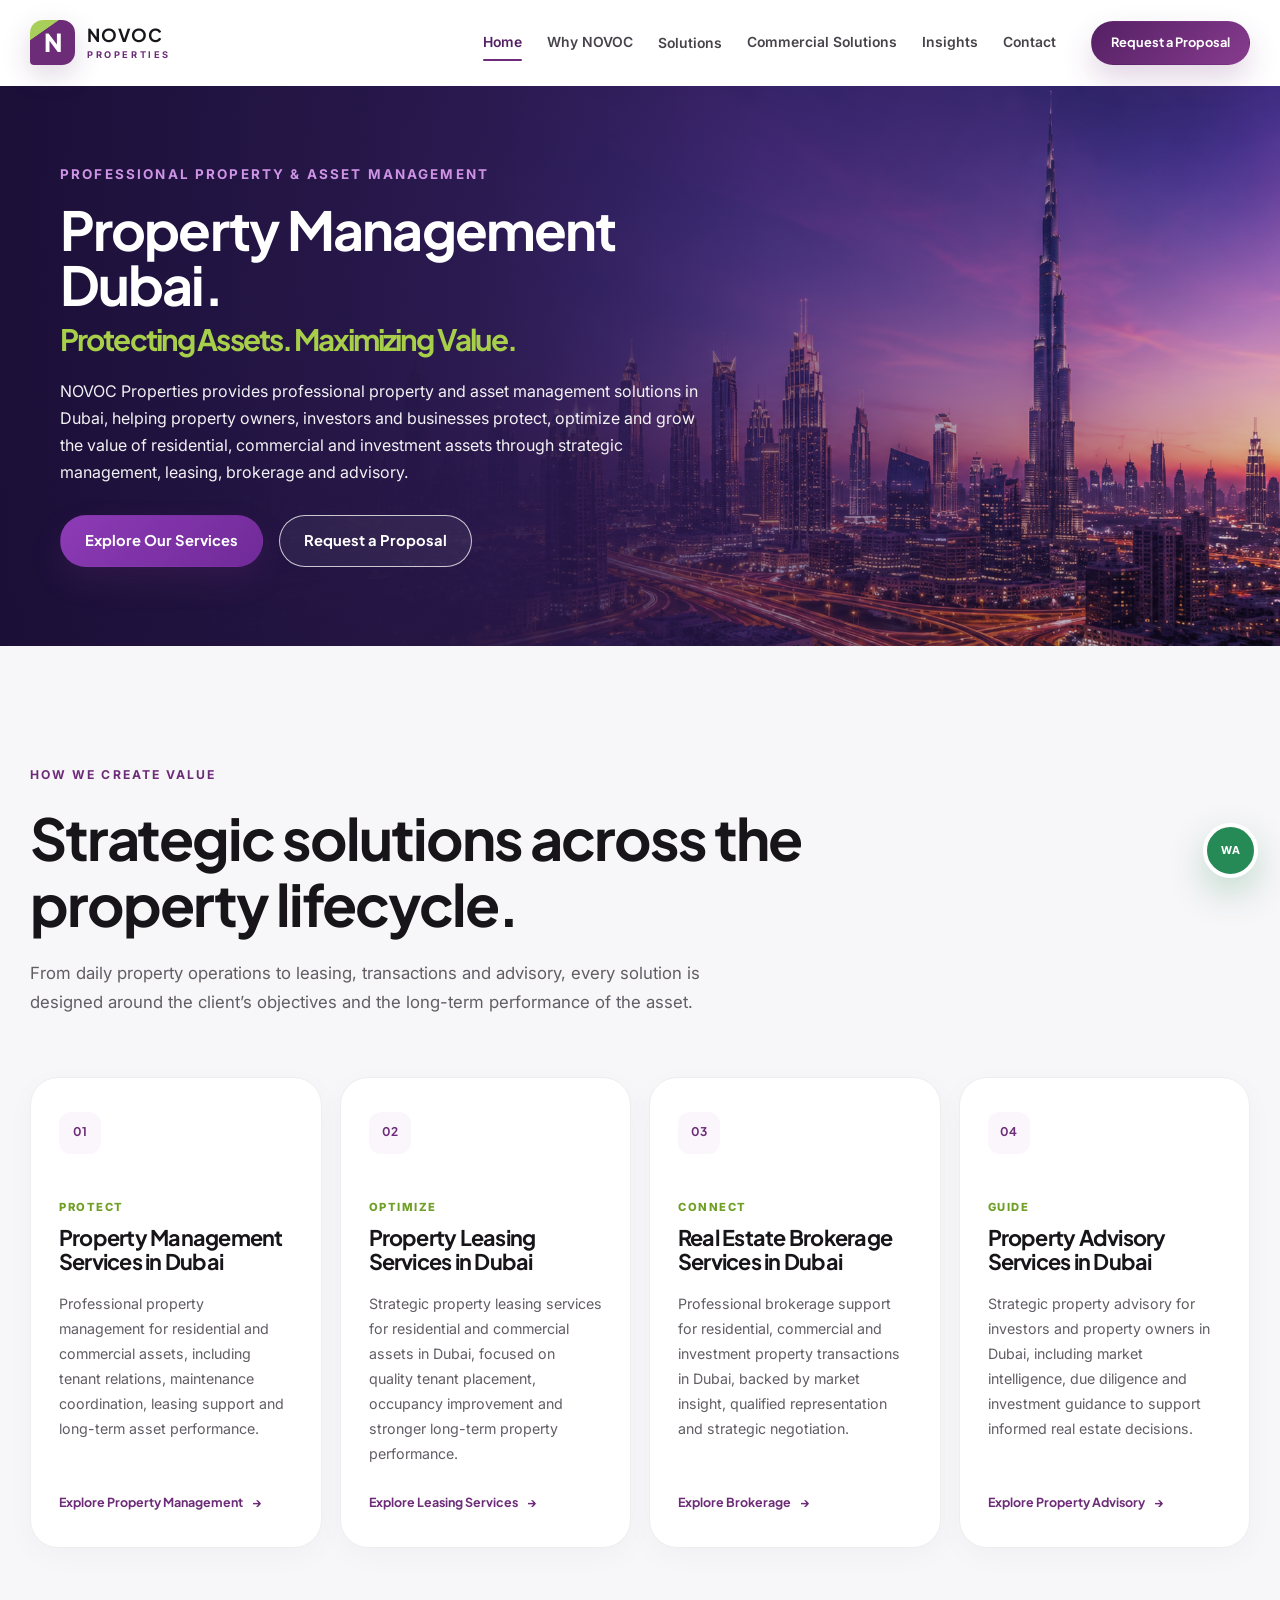
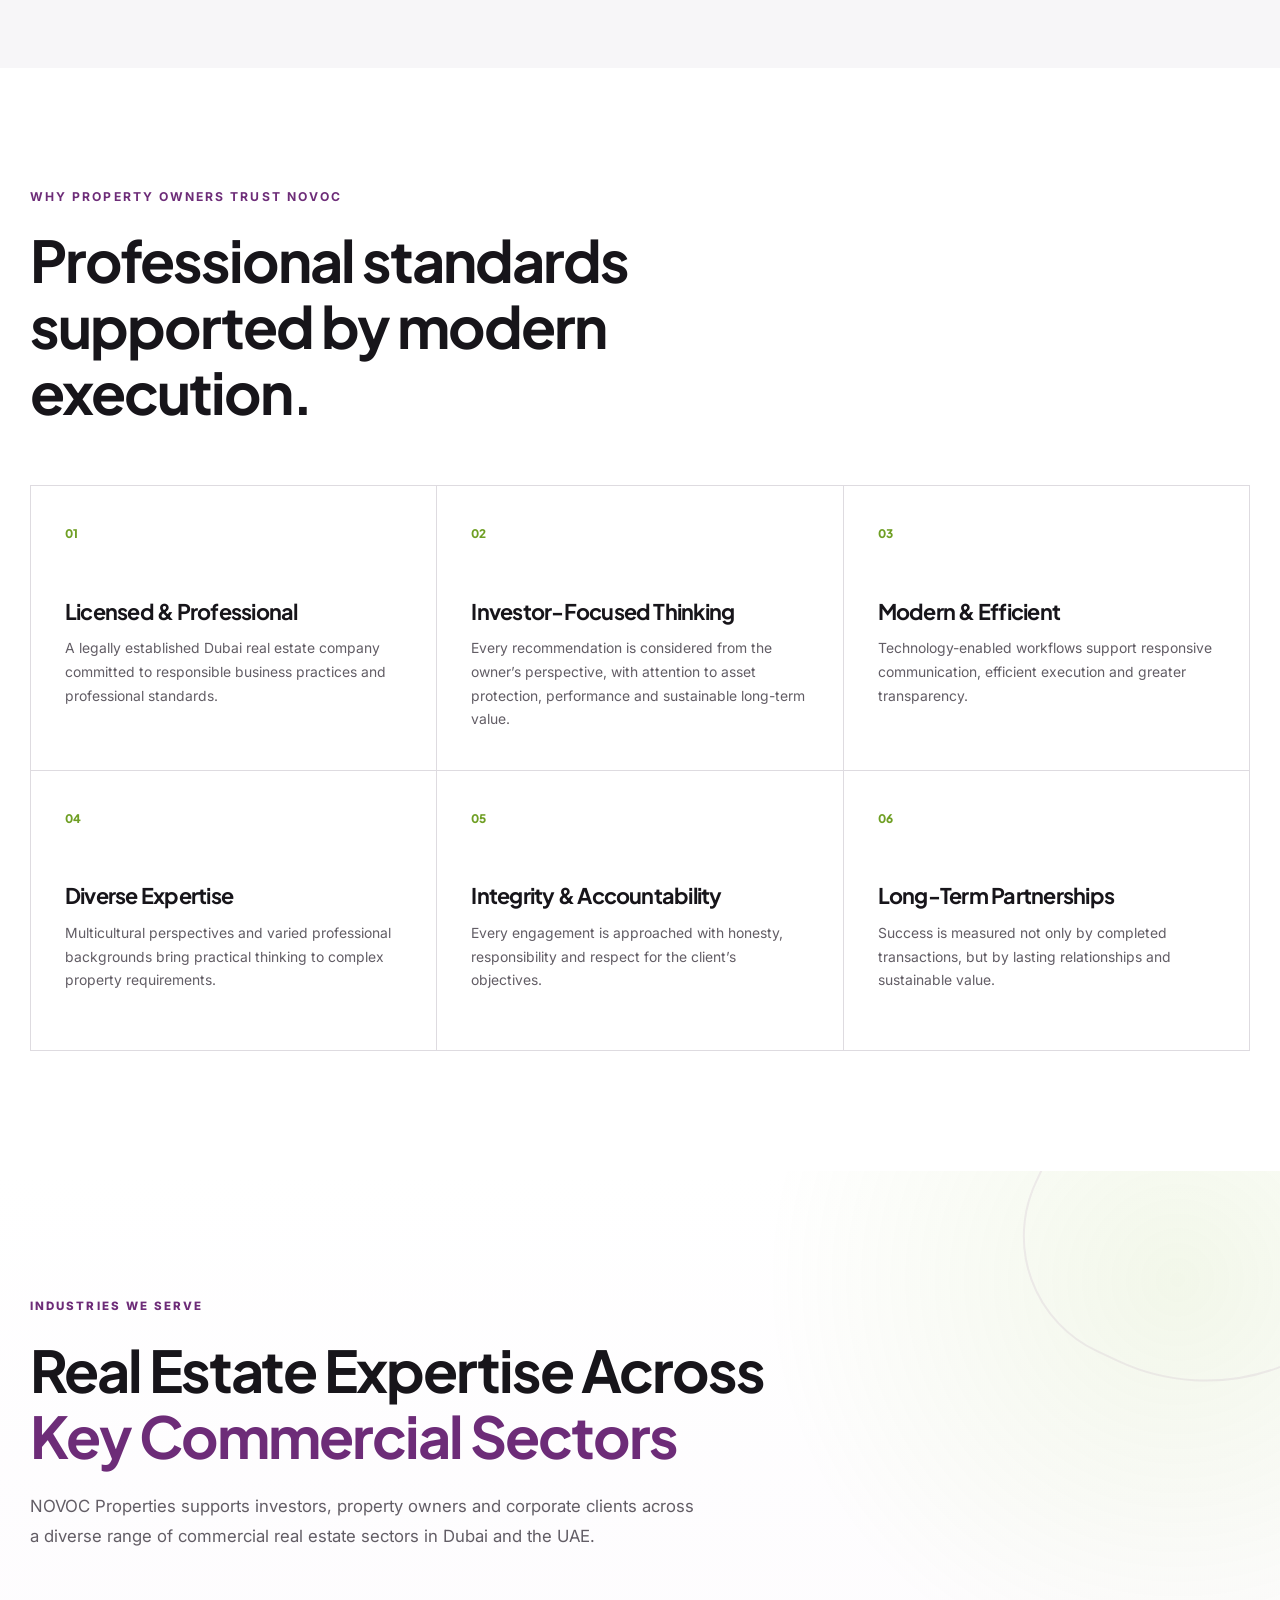
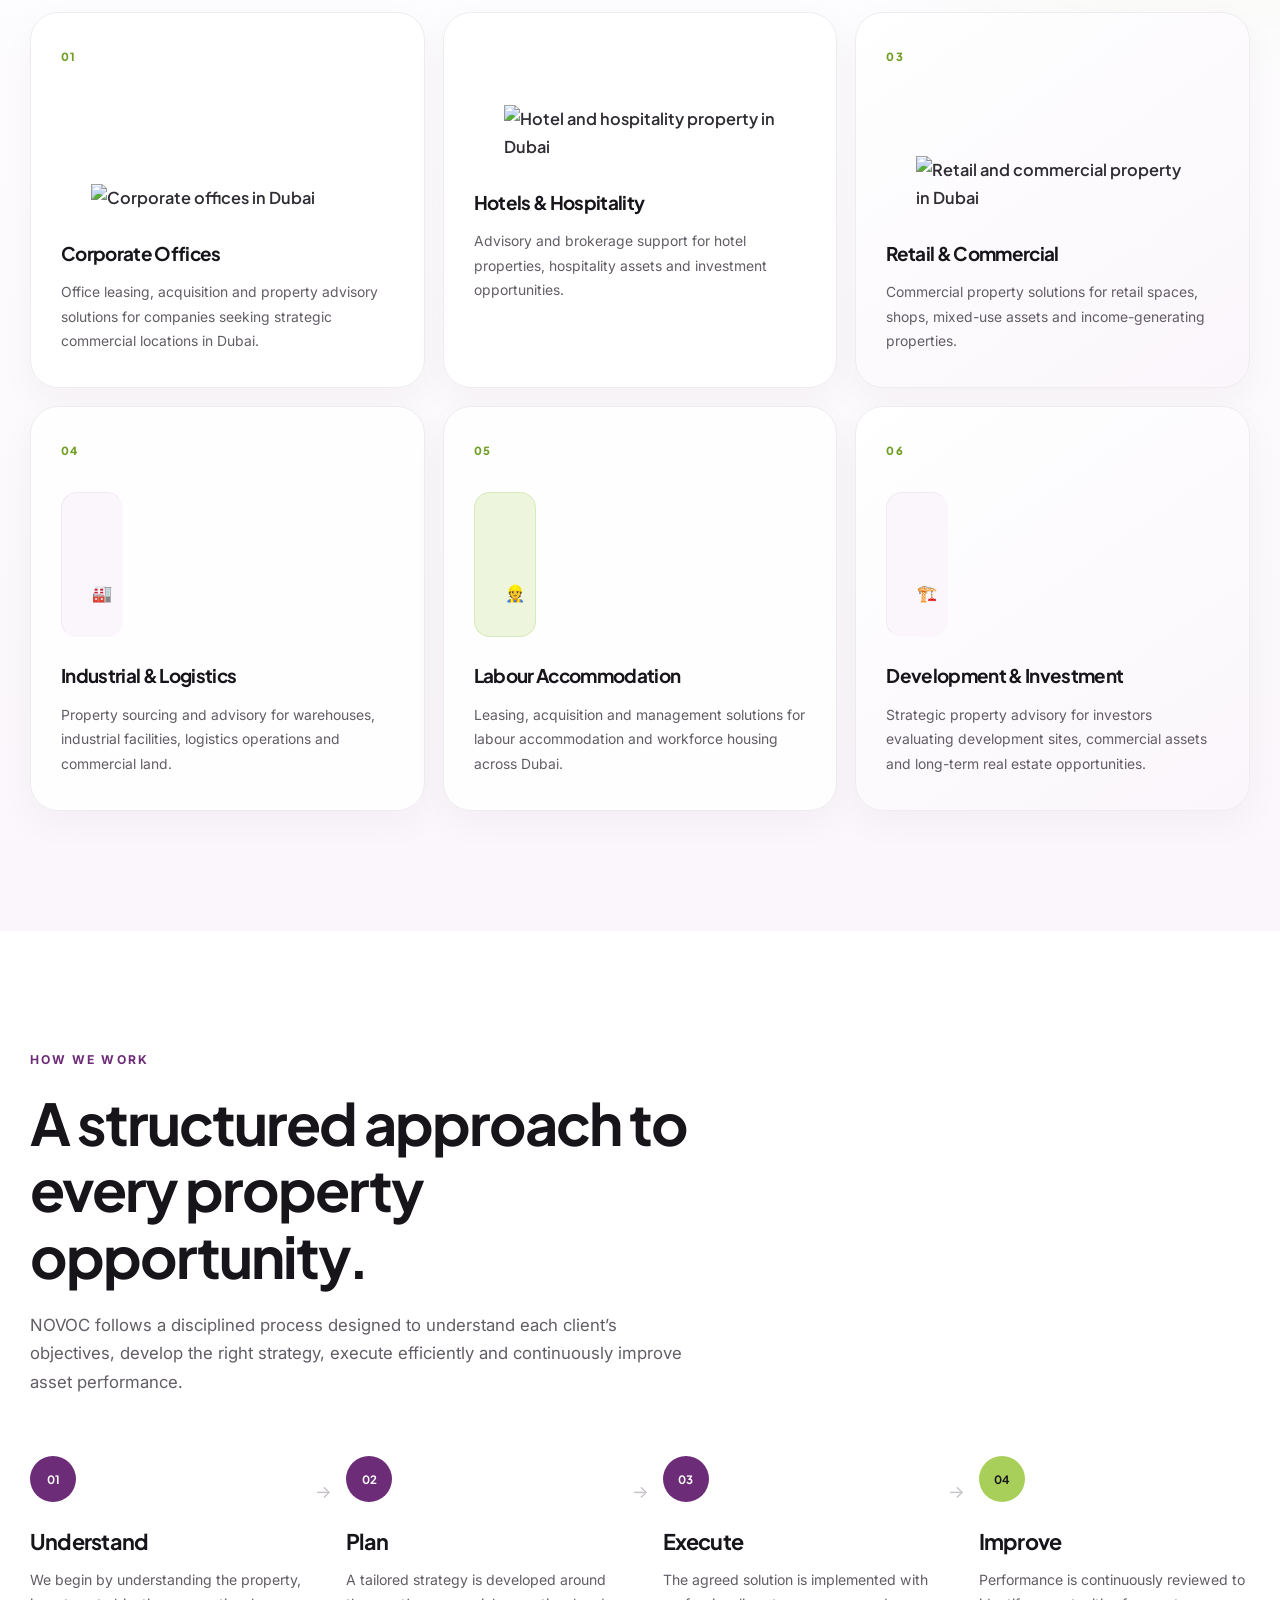
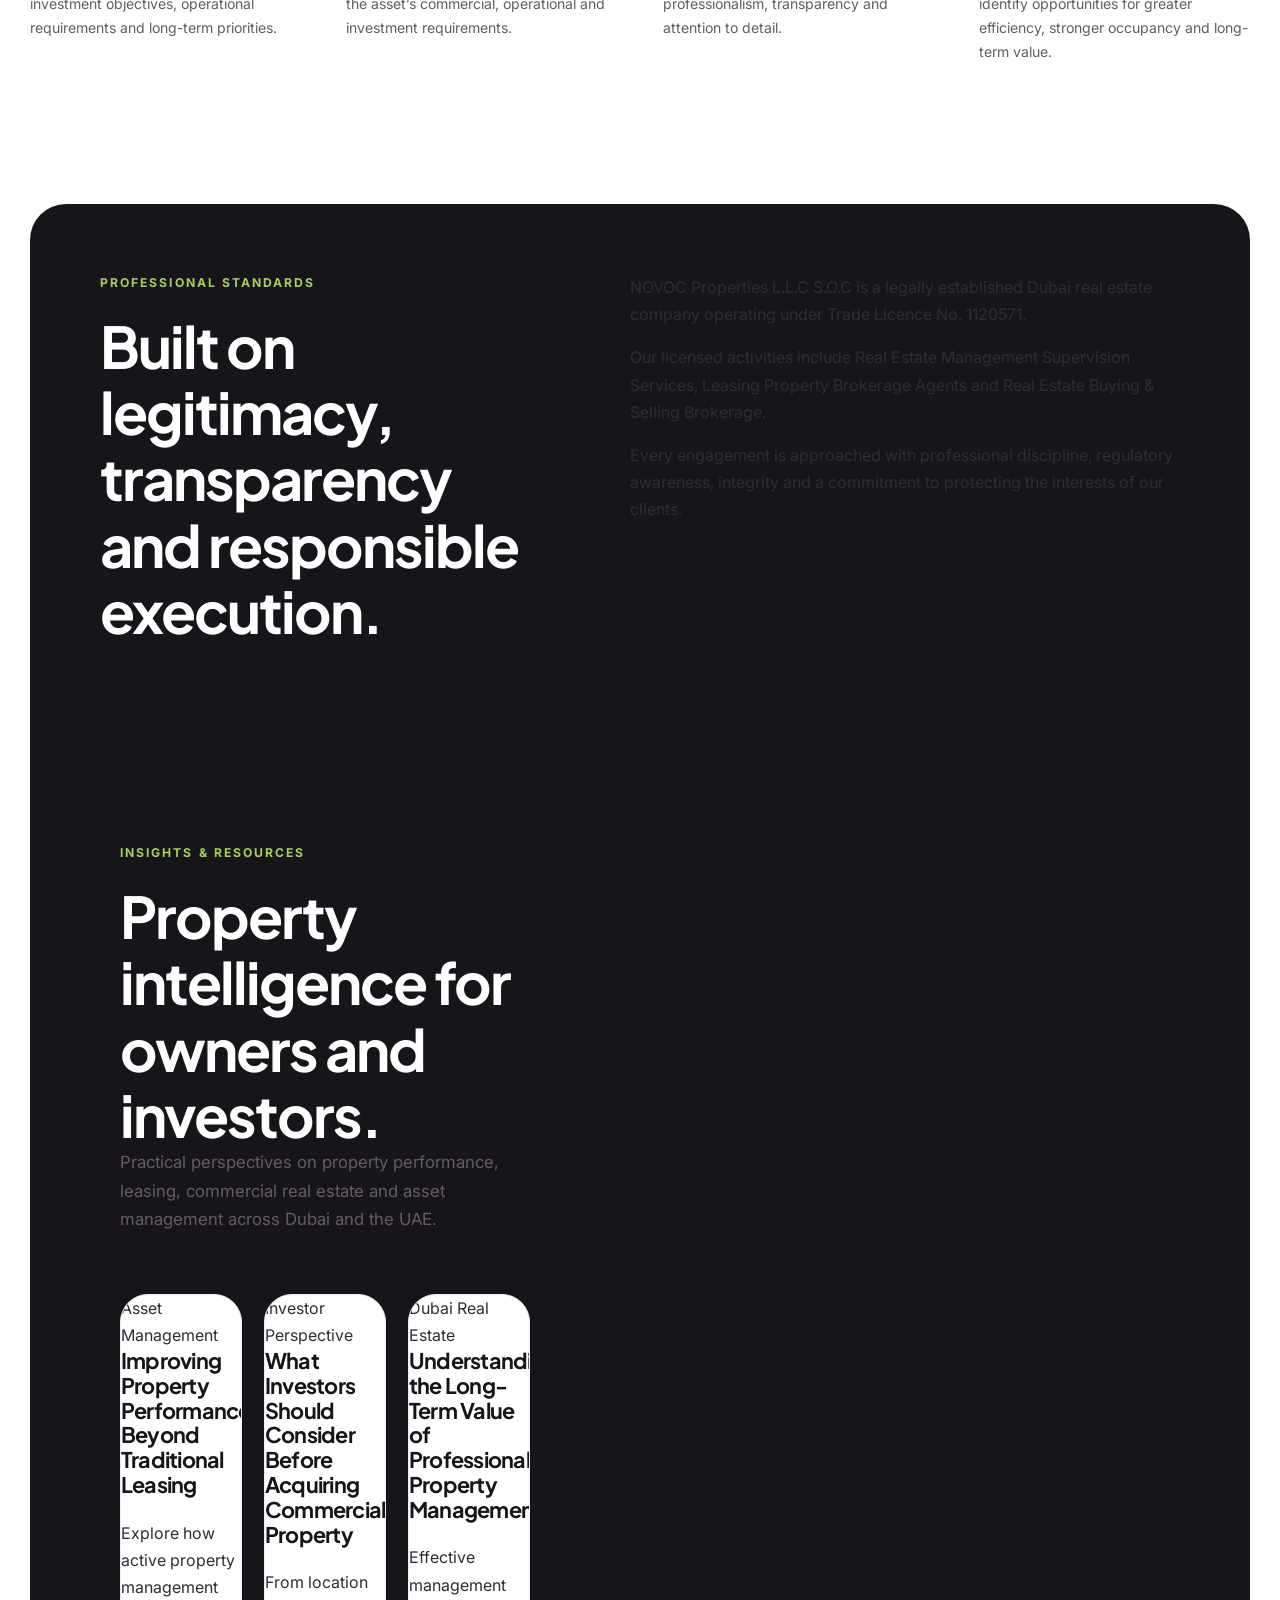
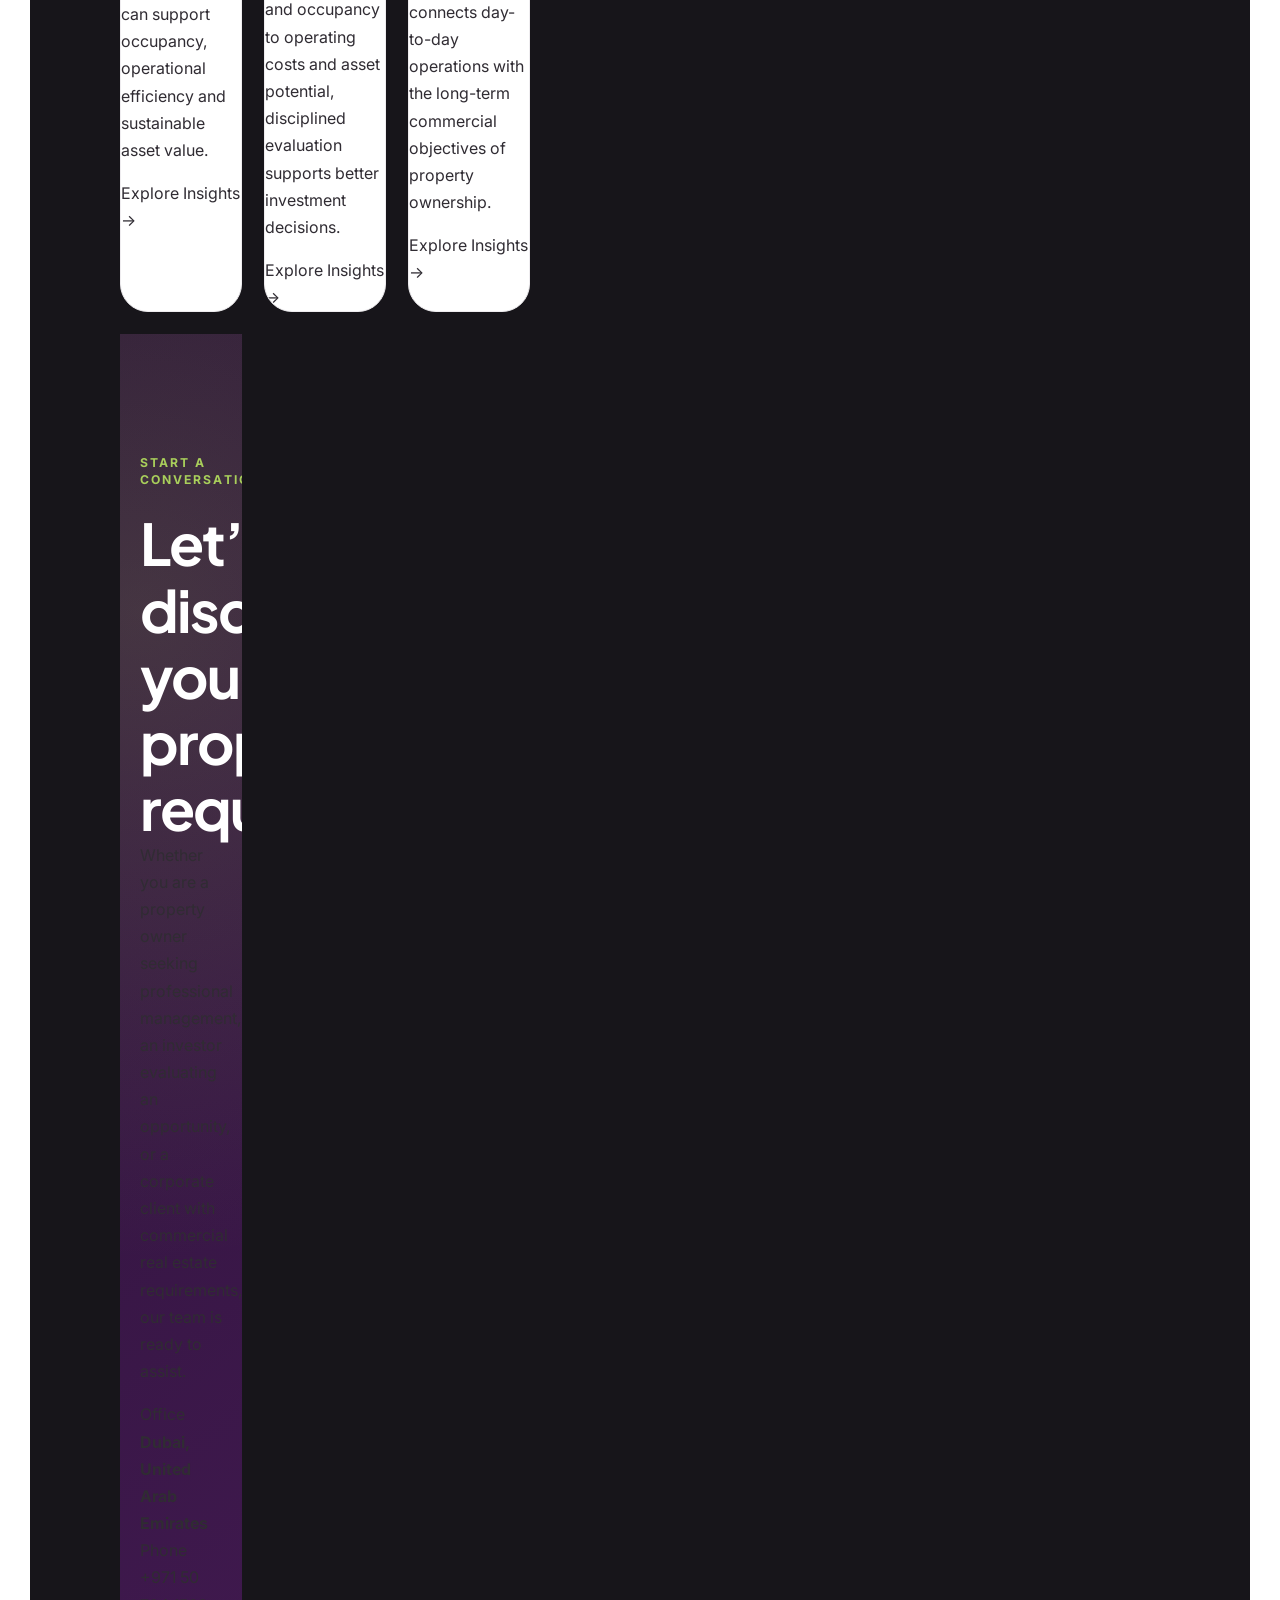
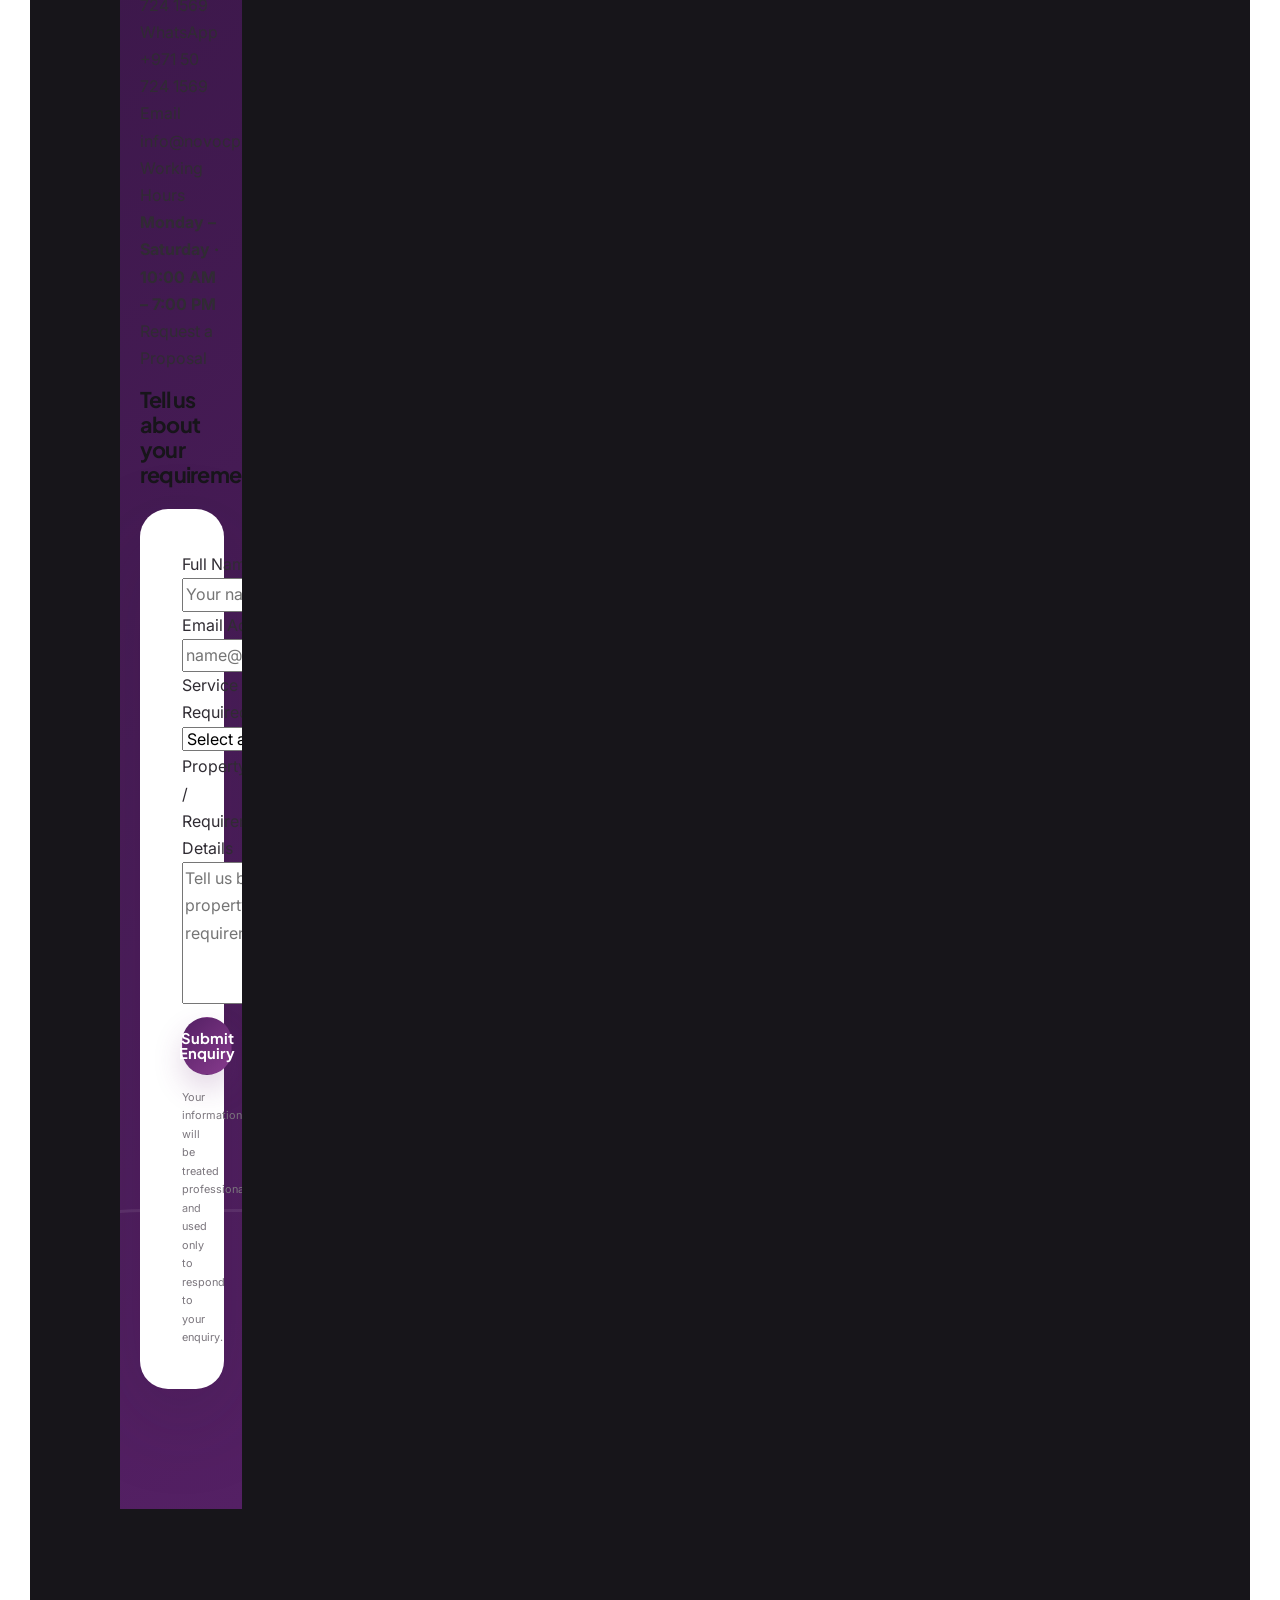
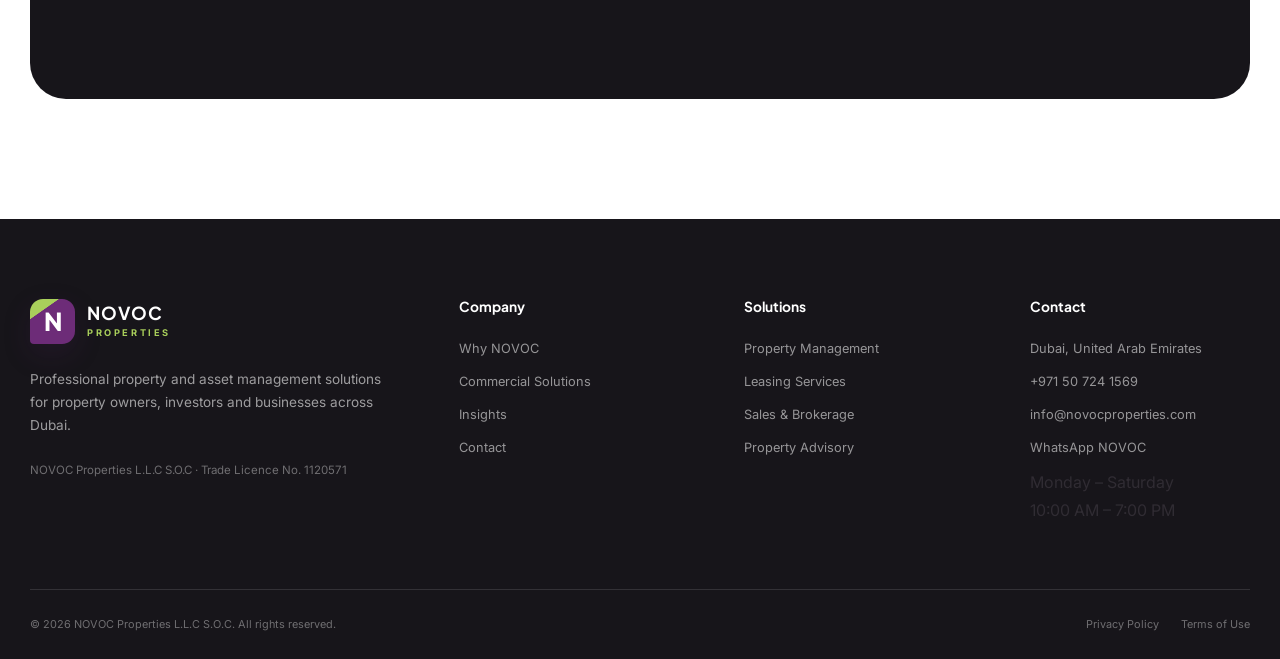
==== index.html @ 240c2d71 "Add image sections to industry cards" ====
<!DOCTYPE html>
<html lang="en">
<head>
  <meta charset="UTF-8">

  <meta name="viewport" content="width=device-width, initial-scale=1.0">

  <title>NOVOC Properties | Property & Asset Management Dubai</title>

 <meta
  name="description"
  content="NOVOC Properties provides professional property and asset management, leasing, brokerage and commercial real estate advisory services for property owners and investors in Dubai."
>

  <meta
    name="keywords"
    content="property management Dubai, asset management Dubai, property leasing Dubai, real estate brokerage Dubai, commercial property management Dubai"
  >

  <meta name="author" content="NOVOC Properties L.L.C S.O.C">
  <meta name="robots" content="index, follow">

  <link rel="canonical" href="https://novocproperties.com/">

  <meta property="og:type" content="website">
  <meta property="og:title" content="NOVOC Properties | Property & Asset Management Dubai">
  <meta
  property="og:description"
  content="NOVOC Properties provides professional property and asset management, leasing, brokerage and commercial real estate advisory services for property owners and investors in Dubai."
>
  <meta property="og:url" content="https://novocproperties.com/">
  <meta property="og:site_name" content="NOVOC Properties">

  <meta name="twitter:card" content="summary_large_image">
  <meta name="twitter:title" content="NOVOC Properties | Property & Asset Management Dubai">
 <meta
  name="twitter:description"
  content="NOVOC Properties provides professional property and asset management, leasing, brokerage and commercial real estate advisory services for property owners and investors in Dubai."
>

  <link rel="preconnect" href="https://fonts.googleapis.com">
  <link rel="preconnect" href="https://fonts.gstatic.com" crossorigin>

  <link
    href="https://fonts.googleapis.com/css2?family=Inter:wght@400;500;600;700&family=Plus+Jakarta+Sans:wght@500;600;700;800&display=swap"
    rel="stylesheet"
  >

  <link rel="stylesheet" href="css/style.css?v=20260814-1">
  <link rel="stylesheet" href="css/responsive.css">

  <script type="application/ld+json">
  {
    "@context": "https://schema.org",
    "@type": "RealEstateAgent",
    "name": "NOVOC Properties L.L.C S.O.C",
    "url": "https://novocproperties.com/",
    "telephone": "+971507241569",
    "email": "info@novocproperties.com",
    "description": "NOVOC Properties provides professional property and asset management, leasing, brokerage and commercial real estate advisory services for property owners and investors in Dubai.",,
    "address": {
      "@type": "PostalAddress",
      "addressLocality": "Dubai",
      "addressCountry": "AE"
    },
    "areaServed": {
      "@type": "Place",
      "name": "Dubai, United Arab Emirates"
    },
    "openingHoursSpecification": {
      "@type": "OpeningHoursSpecification",
      "dayOfWeek": [
        "Monday",
        "Tuesday",
        "Wednesday",
        "Thursday",
        "Friday",
        "Saturday"
      ],
      "opens": "10:00",
      "closes": "19:00"
    }
  }
  </script>
</head>

<body>

  <a class="skip-link" href="#main-content">
    Skip to content
  </a>

  <header class="site-header" id="site-header">
    <div class="container header-inner">

      <a class="brand" href="index.html" aria-label="NOVOC Properties home">
        <span class="brand-mark" aria-hidden="true">N</span>

        <span class="brand-text">
          <strong>NOVOC</strong>
          <small>PROPERTIES</small>
        </span>
      </a>

      <button
        class="menu-toggle"
        id="menu-toggle"
        type="button"
        aria-label="Open navigation"
        aria-expanded="false"
        aria-controls="main-navigation"
      >
        <span></span>
        <span></span>
        <span></span>
      </button>

      <nav
        class="main-navigation"
        id="main-navigation"
        aria-label="Main navigation"
      >
        <a class="active" href="index.html">Home</a>

        <a href="why-novoc.html">Why NOVOC</a>

        <div class="nav-dropdown">
          <a href="solutions.html">Solutions</a>

          <div class="dropdown-menu">
            <a href="property-management.html">
              Property Management
            </a>

            <a href="leasing.html">
              Leasing Services
            </a>

            <a href="brokerage.html">
              Sales &amp; Brokerage
            </a>

            <a href="property-advisory.html">
              Property Advisory
            </a>
          </div>
        </div>

        <a href="commercial-solutions.html">
          Commercial Solutions
        </a>

        <a href="insights.html">
          Insights
        </a>

        <a href="contact.html">
          Contact
        </a>
      </nav>

      <a class="button button-primary header-cta" href="#proposal">
        Request a Proposal
      </a>

    </div>
  </header>

  <main id="main-content">
        <!-- Hero -->
   <section class="hero hero-home-skyline">
  <div class="container hero-home-inner">

    <div class="hero-content">

      <p class="eyebrow">
        PROFESSIONAL PROPERTY &amp; ASSET MANAGEMENT
      </p>

      <h1>
        Property Management Dubai.
        <span>Protecting Assets. Maximizing Value.</span>
      </h1>

      <p class="hero-description">
        NOVOC Properties provides professional property and asset management
        solutions in Dubai, helping property owners, investors and businesses
        protect, optimize and grow the value of residential, commercial and
        investment assets through strategic management, leasing, brokerage and
        advisory.
      </p>

      <div class="hero-actions">

        <a class="button button-primary" href="property-management.html">
          Explore Our Services
        </a>

        <a class="button button-secondary" href="#proposal">
          Request a Proposal
        </a>

      </div>

    </div>

  </div>
</section>
        <!-- Solutions -->
    <section class="section section-light" id="solutions">
      <div class="container">

        <div class="section-heading">
          <p class="eyebrow">How We Create Value</p>

          <h2>
            Strategic solutions across the property lifecycle.
          </h2>

          <p>
            From daily property operations to leasing, transactions and
            advisory, every solution is designed around the client’s objectives
            and the long-term performance of the asset.
          </p>
        </div>

        <div class="solutions-grid">

          <article class="solution-card">
            <span class="solution-number">01</span>

           <p class="solution-action">Protect</p>

<h3>Property Management Services in Dubai</h3>

<p>
  Professional property management for residential and commercial assets,
  including tenant relations, maintenance coordination, leasing support
  and long-term asset performance.
</p>

<a href="property-management.html">
  Explore Property Management
  <span aria-hidden="true">→</span>
</a>
          </article>

         <article class="solution-card">
  <span class="solution-number">02</span>

  <p class="solution-action">Optimize</p>

  <h3>Property Leasing Services in Dubai</h3>

  <p>
    Strategic property leasing services for residential and commercial assets
    in Dubai, focused on quality tenant placement, occupancy improvement
    and stronger long-term property performance.
  </p>

  <a href="leasing.html">
    Explore Leasing Services
    <span aria-hidden="true">→</span>
  </a>
</article>

         <article class="solution-card">
  <span class="solution-number">03</span>

  <p class="solution-action">Connect</p>

  <h3>Real Estate Brokerage Services in Dubai</h3>

  <p>
    Professional brokerage support for residential, commercial and investment
    property transactions in Dubai, backed by market insight, qualified
    representation and strategic negotiation.
  </p>

  <a href="brokerage.html">
    Explore Brokerage
    <span aria-hidden="true">→</span>
  </a>
</article>

          <article class="solution-card">
  <span class="solution-number">04</span>

  <p class="solution-action">Guide</p>

  <h3>Property Advisory Services in Dubai</h3>

  <p>
    Strategic property advisory for investors and property owners in Dubai,
    including market intelligence, due diligence and investment guidance
    to support informed real estate decisions.
  </p>

  <a href="property-advisory.html">
    Explore Property Advisory
    <span aria-hidden="true">→</span>
  </a>
</article>

        </div>
      </div>
    </section>
        <!-- Why Property Owners Trust NOVOC -->
    <section class="section trust-section">
      <div class="container">

        <div class="section-heading narrow-heading">
          <p class="eyebrow">Why Property Owners Trust NOVOC</p>

          <h2>
            Professional standards supported by modern execution.
          </h2>
        </div>

        <div class="trust-grid">

          <article>
            <span>01</span>

            <h3>Licensed &amp; Professional</h3>

            <p>
              A legally established Dubai real estate company committed to
              responsible business practices and professional standards.
            </p>
          </article>

          <article>
            <span>02</span>

            <h3>Investor-Focused Thinking</h3>

            <p>
              Every recommendation is considered from the owner’s perspective,
              with attention to asset protection, performance and sustainable
              long-term value.
            </p>
          </article>

          <article>
            <span>03</span>

            <h3>Modern &amp; Efficient</h3>

            <p>
              Technology-enabled workflows support responsive communication,
              efficient execution and greater transparency.
            </p>
          </article>

          <article>
            <span>04</span>

            <h3>Diverse Expertise</h3>

            <p>
              Multicultural perspectives and varied professional backgrounds
              bring practical thinking to complex property requirements.
            </p>
          </article>

          <article>
            <span>05</span>

            <h3>Integrity &amp; Accountability</h3>

            <p>
              Every engagement is approached with honesty, responsibility and
              respect for the client’s objectives.
            </p>
          </article>

          <article>
            <span>06</span>

            <h3>Long-Term Partnerships</h3>

            <p>
              Success is measured not only by completed transactions, but by
              lasting relationships and sustainable value.
            </p>
          </article>

        </div>
      </div>
    </section>
<!-- =========================================================
     INDUSTRIES WE SERVE
========================================================= -->

<section class="industries-section" id="industries">

  <div class="container">

    <div class="section-heading industries-heading">

      <span class="section-label">INDUSTRIES WE SERVE</span>

      <h2>
        Real Estate Expertise Across
        <span>Key Commercial Sectors</span>
      </h2>

      <p>
        NOVOC Properties supports investors, property owners and
        corporate clients across a diverse range of commercial real
        estate sectors in Dubai and the UAE.
      </p>

    </div>


    <div class="industries-grid">

      <!-- 01 -->
      <article class="industry-card">

        <span class="industry-number">01</span>

       <div class="industry-image">
  <img src="images/corporate-offices.jpg" alt="Corporate offices in Dubai">
</div>

        <h3>Corporate Offices</h3>

        <p>
          Office leasing, acquisition and property advisory solutions
          for companies seeking strategic commercial locations in Dubai.
        </p>

      </article>


      <!-- 02 -->
      <article class="industry-card">

       <div class="industry-image">
  <img src="images/hotel-hospitality.jpg" alt="Hotel and hospitality property in Dubai">
</div>


        <h3>Hotels &amp; Hospitality</h3>

        <p>
          Advisory and brokerage support for hotel properties,
          hospitality assets and investment opportunities.
        </p>

      </article>


      <!-- 03 -->
      <article class="industry-card">

        <span class="industry-number">03</span>

        <div class="industry-image">
  <img src="images/retail-commercial.jpg" alt="Retail and commercial property in Dubai">
</div>

        <h3>Retail &amp; Commercial</h3>

        <p>
          Commercial property solutions for retail spaces, shops,
          mixed-use assets and income-generating properties.
        </p>

      </article>


      <!-- 04 -->
      <article class="industry-card">

        <span class="industry-number">04</span>

        <div class="industry-icon">🏭</div>

        <h3>Industrial &amp; Logistics</h3>

        <p>
          Property sourcing and advisory for warehouses, industrial
          facilities, logistics operations and commercial land.
        </p>

      </article>


      <!-- 05 -->
      <article class="industry-card">

        <span class="industry-number">05</span>

        <div class="industry-icon">👷</div>

        <h3>Labour Accommodation</h3>

        <p>
          Leasing, acquisition and management solutions for labour
          accommodation and workforce housing across Dubai.
        </p>

      </article>


      <!-- 06 -->
      <article class="industry-card">

        <span class="industry-number">06</span>

        <div class="industry-icon">🏗️</div>

        <h3>Development &amp; Investment</h3>

        <p>
          Strategic property advisory for investors evaluating
          development sites, commercial assets and long-term
          real estate opportunities.
        </p>

      </article>

    </div>

  </div>

</section>
<!-- =========================================================
     HOW WE WORK
========================================================= -->

<section class="section process-section" id="how-we-work">
  <div class="container">

    <div class="section-heading narrow-heading">
      <p class="eyebrow">How We Work</p>

      <h2>
        A structured approach to every property opportunity.
      </h2>

      <p>
        NOVOC follows a disciplined process designed to understand each
        client’s objectives, develop the right strategy, execute efficiently
        and continuously improve asset performance.
      </p>
    </div>

    <div class="process-grid">

      <article>
        <span>01</span>
        <h3>Understand</h3>
        <p>
          We begin by understanding the property, investment objectives,
          operational requirements and long-term priorities.
        </p>
      </article>

      <article>
        <span>02</span>
        <h3>Plan</h3>
        <p>
          A tailored strategy is developed around the asset’s commercial,
          operational and investment requirements.
        </p>
      </article>

      <article>
        <span>03</span>
        <h3>Execute</h3>
        <p>
          The agreed solution is implemented with professionalism,
          transparency and attention to detail.
        </p>
      </article>

      <article>
        <span>04</span>
        <h3>Improve</h3>
        <p>
          Performance is continuously reviewed to identify opportunities
          for greater efficiency, stronger occupancy and long-term value.
        </p>
      </article>

    </div>

  </div>
</section>
<!-- =========================================================
     PROFESSIONAL STANDARDS
========================================================= -->

<section class="section standards-section">
  <div class="container standards-box">

    <div>
      <p class="eyebrow">Professional Standards</p>

      <h2>
        Built on legitimacy, transparency and responsible execution.
      </h2>
    </div>

    <div>
      <p>
        NOVOC Properties L.L.C S.O.C is a legally established Dubai real
        estate company operating under Trade Licence No. 1120571.
      </p>

      <p>
        Our licensed activities include Real Estate Management Supervision
        Services, Leasing Property Brokerage Agents and Real Estate Buying
        &amp; Selling Brokerage.
      </p>

      <p>
        Every engagement is approached with professional discipline,
        regulatory awareness, integrity and a commitment to protecting the
        interests of our clients.
      </p>
    </div>
<!-- =========================================================
     INSIGHTS & RESOURCES
========================================================= -->

<section class="section insights-section" id="insights">
  <div class="container">

    <div class="section-heading">
      <p class="eyebrow">Insights & Resources</p>

      <h2>
        Property intelligence for owners and investors.
      </h2>

      <p>
        Practical perspectives on property performance, leasing,
        commercial real estate and asset management across Dubai
        and the UAE.
      </p>
    </div>

    <div class="insights-grid">

      <article class="insight-card">
        <span>Asset Management</span>

        <h3>
          Improving Property Performance Beyond Traditional Leasing
        </h3>

        <p>
          Explore how active property management can support occupancy,
          operational efficiency and sustainable asset value.
        </p>

        <a href="insights.html">Explore Insights →</a>
      </article>

      <article class="insight-card">
        <span>Investor Perspective</span>

        <h3>
          What Investors Should Consider Before Acquiring Commercial Property
        </h3>

        <p>
          From location and occupancy to operating costs and asset potential,
          disciplined evaluation supports better investment decisions.
        </p>

        <a href="insights.html">Explore Insights →</a>
      </article>

      <article class="insight-card">
        <span>Dubai Real Estate</span>

        <h3>
          Understanding the Long-Term Value of Professional Property Management
        </h3>

        <p>
          Effective management connects day-to-day operations with the
          long-term commercial objectives of property ownership.
        </p>

        <a href="insights.html">Explore Insights →</a>
      </article> 
      <!-- =========================================================
     REQUEST A PROPOSAL / CONTACT
========================================================= -->

<section class="section proposal-section" id="proposal">
  <div class="container proposal-layout">

    <div class="proposal-content">

      <p class="eyebrow">Start a Conversation</p>

      <h2>
        Let’s discuss your property requirements.
      </h2>

      <p class="proposal-intro">
        Whether you are a property owner seeking professional management,
        an investor evaluating an opportunity, or a corporate client with
        commercial real estate requirements, our team is ready to assist.
      </p>

      <div class="contact-details">

        <div class="contact-item">
          <span>Office</span>
          <strong>Dubai, United Arab Emirates</strong>
        </div>

        <div class="contact-item">
          <span>Phone</span>
          <a href="tel:+971507241569">+971 50 724 1569</a>
        </div>

        <div class="contact-item">
          <span>WhatsApp</span>
          <a href="https://wa.me/971507241569" target="_blank" rel="noopener">
            +971 50 724 1569
          </a>
        </div>

        <div class="contact-item">
          <span>Email</span>
          <a href="mailto:info@novocproperties.com">
            info@novocproperties.com
          </a>
        </div>

        <div class="contact-item">
          <span>Working Hours</span>
          <strong>Monday – Saturday · 10:00 AM – 7:00 PM</strong>
        </div>

      </div>

    </div>


    <div class="proposal-form-wrapper">

      <p class="form-label">Request a Proposal</p>

      <h3>Tell us about your requirement.</h3>

      <form class="proposal-form">

        <div class="form-row">

          <div class="form-group">
            <label for="name">Full Name</label>
            <input
              type="text"
              id="name"
              name="name"
              placeholder="Your name"
              required
            >
          </div>

          <div class="form-group">
            <label for="company">Company</label>
            <input
              type="text"
              id="company"
              name="company"
              placeholder="Company name"
            >
          </div>

        </div>


        <div class="form-row">

          <div class="form-group">
            <label for="email">Email Address</label>
            <input
              type="email"
              id="email"
              name="email"
              placeholder="name@company.com"
              required
            >
          </div>

          <div class="form-group">
            <label for="phone">Phone / WhatsApp</label>
            <input
              type="tel"
              id="phone"
              name="phone"
              placeholder="+971"
            >
          </div>

        </div>


        <div class="form-group">
          <label for="service">Service Required</label>

          <select id="service" name="service" required>
            <option value="">Select a service</option>
            <option value="property-management">Property Management</option>
            <option value="asset-management">Asset Management</option>
            <option value="leasing">Leasing & Brokerage</option>
            <option value="investment-advisory">Investment Advisory</option>
            <option value="commercial-solutions">Commercial Property Solutions</option>
            <option value="other">Other Requirement</option>
          </select>
        </div>


        <div class="form-group">
          <label for="message">Property / Requirement Details</label>

          <textarea
            id="message"
            name="message"
            rows="5"
            placeholder="Tell us briefly about the property, location and your requirements."
            required
          ></textarea>
        </div>


        <button type="submit" class="button button-primary">
          Submit Enquiry
        </button>

        <p class="form-note">
          Your information will be treated professionally and used only
          to respond to your enquiry.
        </p>

      </form>

    </div>

  </div>
</section>

    </div>

  </div>
</section>
  </div>
</section>
<!-- =========================================================
     FOOTER
========================================================= -->

<footer class="site-footer">

  <div class="container">

    <div class="footer-main">

      <div class="footer-brand">

        <a class="brand" href="index.html" aria-label="NOVOC Properties home">
          <span class="brand-mark" aria-hidden="true">N</span>

          <span class="brand-text">
            <strong>NOVOC</strong>
            <small>PROPERTIES</small>
          </span>
        </a>

        <p>
          Professional property and asset management solutions for
          property owners, investors and businesses across Dubai.
        </p>

        <p class="license-number">
          NOVOC Properties L.L.C S.O.C · Trade Licence No. 1120571
        </p>

      </div>


      <div class="footer-column">

        <h3>Company</h3>

        <a href="why-novoc.html">Why NOVOC</a>

        <a href="commercial-solutions.html">
          Commercial Solutions
        </a>

        <a href="insights.html">
          Insights
        </a>

        <a href="contact.html">
          Contact
        </a>

      </div>


      <div class="footer-column">

        <h3>Solutions</h3>

        <a href="property-management.html">
          Property Management
        </a>

        <a href="leasing.html">
          Leasing Services
        </a>

        <a href="brokerage.html">
          Sales &amp; Brokerage
        </a>

        <a href="property-advisory.html">
          Property Advisory
        </a>

      </div>


      <div class="footer-column">

        <h3>Contact</h3>

        <address>
          Dubai, United Arab Emirates
        </address>

        <a href="tel:+971507241569">
          +971 50 724 1569
        </a>

        <a href="mailto:info@novocproperties.com">
          info@novocproperties.com
        </a>

        <a
          href="https://wa.me/971507241569"
          target="_blank"
          rel="noopener noreferrer"
        >
          WhatsApp NOVOC
        </a>

        <span class="footer-hours">
          Monday – Saturday<br>
          10:00 AM – 7:00 PM
        </span>

      </div>

    </div>


    <div class="footer-bottom">

      <p>
        © <span id="current-year"></span>
        NOVOC Properties L.L.C S.O.C.
        All rights reserved.
      </p>

      <div>
        <a href="privacy-policy.html">
          Privacy Policy
        </a>

        <a href="terms.html">
          Terms of Use
        </a>
      </div>

    </div>

  </div>

</footer>


<!-- Floating WhatsApp Button -->

<a
  class="whatsapp-button"
  href="https://wa.me/971507241569"
  target="_blank"
  rel="noopener noreferrer"
  aria-label="Contact NOVOC Properties on WhatsApp"
>
  WA
</a>


<script src="js/script.js"></script>

</body>
</html>
---- css/style.css ----
/* =========================================================
   NOVOC PROPERTIES
   Main Website Stylesheet
   ========================================================= */

/* ---------- Brand Variables ---------- */

:root {
  --purple-950: #2b1238;
  --purple-900: #3c174d;
  --purple-800: #542064;
  --purple-700: #6d2c78;
  --purple-600: #873b8d;
  --purple-500: #9d4da2;
  --purple-100: #f2e9f4;
  --purple-50: #faf6fb;

  --green-600: #6f9f24;
  --green-500: #8fbd3f;
  --green-400: #a9cf5b;
  --green-100: #edf6dc;

  --charcoal-950: #17151a;
  --charcoal-900: #211e24;
  --charcoal-800: #302c33;
  --charcoal-700: #48434b;
  --charcoal-600: #625d65;
  --charcoal-500: #7b767d;
  --charcoal-300: #c5c1c7;
  --charcoal-200: #dedbe0;
  --charcoal-100: #eeecef;
  --charcoal-50: #f7f6f8;

  --white: #ffffff;
  --success: #268a56;

  --font-heading: "Plus Jakarta Sans", sans-serif;
  --font-body: "Inter", sans-serif;

  --container: 1220px;
  --header-height: 86px;

  --radius-small: 10px;
  --radius-medium: 18px;
  --radius-large: 28px;
  --radius-pill: 999px;

  --shadow-small: 0 8px 24px rgba(37, 21, 42, 0.07);
  --shadow-medium: 0 20px 60px rgba(42, 23, 48, 0.1);
  --shadow-large: 0 30px 90px rgba(42, 23, 48, 0.16);

  --transition: 220ms ease;
}

/* ---------- Reset ---------- */

*,
*::before,
*::after {
  box-sizing: border-box;
}

html {
  scroll-behavior: smooth;
}

body {
  margin: 0;
  overflow-x: hidden;
  color: var(--charcoal-800);
  background: var(--white);
  font-family: var(--font-body);
  font-size: 16px;
  line-height: 1.7;
  -webkit-font-smoothing: antialiased;
}

body.menu-open {
  overflow: hidden;
}

img,
svg {
  display: block;
  max-width: 100%;
}

button,
input,
textarea,
select {
  font: inherit;
}

button,
a {
  -webkit-tap-highlight-color: transparent;
}

a {
  color: inherit;
  text-decoration: none;
}

p,
h1,
h2,
h3,
h4 {
  margin-top: 0;
}

h1,
h2,
h3,
h4 {
  color: var(--charcoal-950);
  font-family: var(--font-heading);
  line-height: 1.15;
  letter-spacing: -0.035em;
}

h1 {
  font-size: clamp(3rem, 6.5vw, 6.5rem);
}

h2 {
  font-size: clamp(2.2rem, 4.5vw, 4.4rem);
}

h3 {
  font-size: 1.35rem;
}

::selection {
  color: var(--white);
  background: var(--purple-700);
}

/* ---------- Utilities ---------- */

.container {
  width: min(calc(100% - 40px), var(--container));
  margin-inline: auto;
}

.section {
  position: relative;
  padding: 120px 0;
}

.section-light {
  background: var(--charcoal-50);
}

.two-column {
  display: grid;
  grid-template-columns: 0.9fr 1.1fr;
  gap: 90px;
  align-items: start;
}

.eyebrow {
  margin-bottom: 22px;
  color: var(--purple-700);
  font-size: 0.76rem;
  font-weight: 700;
  letter-spacing: 0.17em;
  line-height: 1.4;
  text-transform: uppercase;
}

.section-heading {
  max-width: 800px;
  margin-bottom: 60px;
}

.section-heading h2 {
  margin-bottom: 22px;
}

.section-heading > p:last-child {
  max-width: 670px;
  margin-bottom: 0;
  color: var(--charcoal-600);
  font-size: 1.05rem;
}

.narrow-heading {
  max-width: 720px;
}

.heading-row {
  display: flex;
  max-width: none;
  align-items: end;
  justify-content: space-between;
  gap: 30px;
}

.heading-row > div {
  max-width: 760px;
}

.skip-link {
  position: fixed;
  z-index: 9999;
  top: 16px;
  left: 16px;
  padding: 12px 16px;
  transform: translateY(-150%);
  color: var(--white);
  background: var(--purple-800);
  border-radius: var(--radius-small);
}

.skip-link:focus {
  transform: translateY(0);
}

/* ---------- Buttons ---------- */

.button {
  display: inline-flex;
  min-height: 52px;
  align-items: center;
  justify-content: center;
  gap: 10px;
  padding: 13px 24px;
  border: 1px solid transparent;
  border-radius: var(--radius-pill);
  font-family: var(--font-heading);
  font-size: 0.92rem;
  font-weight: 700;
  line-height: 1;
  cursor: pointer;
  transition:
    transform var(--transition),
    background-color var(--transition),
    border-color var(--transition),
    color var(--transition),
    box-shadow var(--transition);
}

.button:hover {
  transform: translateY(-2px);
}

.button-primary {
  color: var(--white);
  background: linear-gradient(
    135deg,
    var(--purple-800),
    var(--purple-600)
  );
  box-shadow: 0 14px 30px rgba(109, 44, 120, 0.2);
}

.button-primary:hover {
  background: linear-gradient(
    135deg,
    var(--purple-900),
    var(--purple-700)
  );
  box-shadow: 0 18px 36px rgba(109, 44, 120, 0.28);
}

.button-secondary {
  color: var(--purple-800);
  background: rgba(255, 255, 255, 0.85);
  border-color: var(--charcoal-200);
}

.button-secondary:hover {
  border-color: var(--purple-500);
  background: var(--white);
}

.text-link {
  display: inline-flex;
  align-items: center;
  gap: 12px;
  color: var(--purple-800);
  font-family: var(--font-heading);
  font-weight: 700;
  transition:
    gap var(--transition),
    color var(--transition);
}

.text-link:hover {
  gap: 17px;
  color: var(--green-600);
}

/* ---------- Header ---------- */

.site-header {
  position: sticky;
  z-index: 1000;
  top: 0;
  height: var(--header-height);
  background: rgba(255, 255, 255, 0.9);
  border-bottom: 1px solid transparent;
  backdrop-filter: blur(18px);
  transition:
    box-shadow var(--transition),
    border-color var(--transition),
    background-color var(--transition);
}

.site-header.scrolled {
  background: rgba(255, 255, 255, 0.96);
  border-color: var(--charcoal-100);
  box-shadow: 0 10px 30px rgba(35, 26, 38, 0.06);
}

.header-inner {
  display: flex;
  height: 100%;
  align-items: center;
  gap: 35px;
}

.brand {
  display: inline-flex;
  flex-shrink: 0;
  align-items: center;
  gap: 12px;
}

.brand-mark {
  display: grid;
  width: 45px;
  height: 45px;
  place-items: center;
  overflow: hidden;
  color: var(--white);
  background:
    linear-gradient(
      145deg,
      var(--green-400) 0 26%,
      var(--purple-700) 27% 100%
    );
  border-radius: 13px 13px 13px 4px;
  font-family: var(--font-heading);
  font-size: 1.55rem;
  font-weight: 800;
  box-shadow: 0 10px 28px rgba(84, 32, 100, 0.18);
}

.brand-text {
  display: flex;
  flex-direction: column;
  line-height: 1;
}

.brand-text strong {
  color: var(--charcoal-950);
  font-family: var(--font-heading);
  font-size: 1.12rem;
  letter-spacing: 0.05em;
}

.brand-text small {
  margin-top: 6px;
  color: var(--purple-700);
  font-size: 0.58rem;
  font-weight: 700;
  letter-spacing: 0.28em;
}

.main-navigation {
  display: flex;
  margin-left: auto;
  align-items: center;
  gap: 25px;
}

.main-navigation > a,
.nav-dropdown > a {
  position: relative;
  padding: 30px 0;
  color: var(--charcoal-700);
  font-size: 0.87rem;
  font-weight: 600;
  white-space: nowrap;
  transition: color var(--transition);
}

.main-navigation > a::after,
.nav-dropdown > a::after {
  position: absolute;
  right: 0;
  bottom: 23px;
  left: 0;
  height: 2px;
  content: "";
  transform: scaleX(0);
  background: var(--purple-700);
  border-radius: 2px;
  transition: transform var(--transition);
  transform-origin: right;
}

.main-navigation > a:hover,
.main-navigation > a.active,
.nav-dropdown:hover > a {
  color: var(--purple-800);
}

.main-navigation > a:hover::after,
.main-navigation > a.active::after,
.nav-dropdown:hover > a::after {
  transform: scaleX(1);
  transform-origin: left;
}

.nav-dropdown {
  position: relative;
}

.dropdown-menu {
  position: absolute;
  top: calc(100% - 8px);
  left: -25px;
  width: 255px;
  padding: 12px;
  visibility: hidden;
  transform: translateY(12px);
  opacity: 0;
  background: var(--white);
  border: 1px solid var(--charcoal-100);
  border-radius: var(--radius-medium);
  box-shadow: var(--shadow-medium);
  transition:
    transform var(--transition),
    opacity var(--transition),
    visibility var(--transition);
}

.dropdown-menu a {
  display: block;
  padding: 12px 14px;
  color: var(--charcoal-700);
  border-radius: 10px;
  font-size: 0.88rem;
  font-weight: 600;
}

.dropdown-menu a:hover {
  color: var(--purple-800);
  background: var(--purple-50);
}

.nav-dropdown:hover .dropdown-menu,
.nav-dropdown:focus-within .dropdown-menu {
  visibility: visible;
  transform: translateY(0);
  opacity: 1;
}

.header-cta {
  min-height: 44px;
  padding: 12px 19px;
  font-size: 0.8rem;
}

.menu-toggle {
  display: none;
  width: 44px;
  height: 44px;
  padding: 10px;
  background: transparent;
  border: 0;
  cursor: pointer;
}

.menu-toggle span {
  display: block;
  width: 100%;
  height: 2px;
  margin: 6px 0;
  background: var(--charcoal-900);
  border-radius: 2px;
  transition:
    transform var(--transition),
    opacity var(--transition);
}

/* ---------- Hero ---------- */

.hero {
  position: relative;
  min-height: calc(100vh - var(--header-height));
  display: flex;
  overflow: hidden;
  align-items: center;
  padding: 105px 0 110px;
  background:
    radial-gradient(
      circle at 84% 20%,
      rgba(143, 189, 63, 0.14),
      transparent 26%
    ),
    radial-gradient(
      circle at 80% 72%,
      rgba(157, 77, 162, 0.14),
      transparent 35%
    ),
    linear-gradient(145deg, #ffffff 0%, #fbf8fc 50%, #f7f4f8 100%);
}

.hero-grid {
  position: relative;
  z-index: 2;
  display: grid;
  grid-template-columns: minmax(0, 1.05fr) minmax(360px, 0.95fr);
  gap: 45px;
  align-items: center;
}

.hero-content {
  max-width: 680px;
}

.hero h1 {
  max-width: 680px;
  margin-bottom: 20px;
  font-size: clamp(3.2rem, 5vw, 5.2rem);
  line-height: 0.98;
}

.hero h1 span {
  display: block;
  color: var(--purple-700);
}

.hero-description {
  max-width: 620px;
  margin-bottom: 26px;
  color: var(--charcoal-600);
  font-size: 1rem;
  line-height: 1.7;
}

.hero-actions {
  display: flex;
  flex-wrap: wrap;
  gap: 14px;
}

.hero-trust {
  display: grid;
  max-width: 760px;
  margin-top: 52px;
  padding-top: 27px;
  grid-template-columns: repeat(3, 1fr);
  border-top: 1px solid var(--charcoal-200);
}

.hero-trust div {
  position: relative;
  padding-right: 20px;
}

.hero-trust div:not(:last-child)::after {
  position: absolute;
  top: 5px;
  right: 20px;
  width: 1px;
  height: 38px;
  content: "";
  background: var(--charcoal-200);
}

.hero-trust strong,
.hero-trust span {
  display: block;
}

.hero-trust strong {
  margin-bottom: 4px;
  color: var(--charcoal-900);
  font-family: var(--font-heading);
  font-size: 0.9rem;
}

.hero-trust span {
  max-width: 150px;
  color: var(--charcoal-500);
  font-size: 0.72rem;
  line-height: 1.45;
}

.hero-visual {
  position: relative;
  min-height: 420px;
  display: flex;
  align-items: center;
  justify-content: center;
}

.building-card {
  position: absolute;
  overflow: hidden;
  border-radius: 42px 42px 42px 13px;
}

.building-card-main {
  top: -10px;
  right: 0;
  width: min(100%, 380px);
  height: 400px;
  background:
    linear-gradient(
      145deg,
      rgba(255, 255, 255, 0.18),
      transparent 40%
    ),
    linear-gradient(145deg, var(--purple-700), var(--purple-950));
  box-shadow: var(--shadow-large);
}

.building-card-main::before {
  position: absolute;
  top: -90px;
  right: -70px;
  width: 280px;
  height: 280px;
  content: "";
  background: rgba(169, 207, 91, 0.92);
  border-radius: 45% 55% 65% 35%;
  transform: rotate(20deg);
}

.building-card-main::after {
  position: absolute;
  top: 50px;
  left: -110px;
  width: 310px;
  height: 310px;
  content: "";
  border: 2px solid rgba(255, 255, 255, 0.14);
  border-radius: 50%;
}

.building-line {
  position: absolute;
  z-index: 2;
  bottom: 100px;
  width: 2px;
  background: rgba(255, 255, 255, 0.22);
}

.line-one {
  left: 22%;
  height: 245px;
}

.line-two {
  left: 50%;
  height: 320px;
}

.line-three {
  right: 22%;
  height: 195px;
}

.building-copy {
  position: absolute;
  z-index: 3;
  right: 35px;
  bottom: 34px;
  left: 35px;
  padding-top: 22px;
  border-top: 1px solid rgba(255, 255, 255, 0.22);
}

.building-copy small,
.building-copy strong {
  display: block;
  color: var(--white);
}

.building-copy small {
  margin-bottom: 6px;
  opacity: 0.72;
  font-size: 0.72rem;
  letter-spacing: 0.08em;
  text-transform: uppercase;
}

.building-copy strong {
  font-family: var(--font-heading);
  font-size: 1.45rem;
}

.floating-card {
  position: absolute;
  z-index: 5;
  min-width: 155px;
  padding: 19px 20px;
  background: rgba(255, 255, 255, 0.92);
  border: 1px solid rgba(255, 255, 255, 0.75);
  border-radius: var(--radius-medium);
  box-shadow: var(--shadow-medium);
  backdrop-filter: blur(12px);
}

.floating-card span,
.floating-card strong {
  display: block;
}

.floating-card span {
  margin-bottom: 3px;
  color: var(--purple-600);
  font-size: 0.69rem;
  font-weight: 700;
  letter-spacing: 0.12em;
  text-transform: uppercase;
}

.floating-card strong {
  color: var(--charcoal-900);
  font-family: var(--font-heading);
  font-size: 0.95rem;
}

.floating-card-one {
  top: 105px;
  left: -34px;
}

.floating-card-two {
  right: -25px;
  bottom: 95px;
}

.hero-shape {
  position: absolute;
  pointer-events: none;
}

.hero-shape-one {
  top: 16%;
  right: -160px;
  width: 420px;
  height: 420px;
  opacity: 0.12;
  border: 2px solid var(--purple-700);
  border-radius: 49% 51% 35% 65%;
  transform: rotate(28deg);
}

.hero-shape-two {
  bottom: -120px;
  left: 38%;
  width: 330px;
  height: 330px;
  opacity: 0.08;
  background: var(--green-500);
  border-radius: 70% 30% 50% 50%;
  transform: rotate(-25deg);
}

/* ---------- Introduction ---------- */

.intro-section h2 {
  max-width: 560px;
}

.intro-copy {
  max-width: 650px;
}

.intro-copy p {
  color: var(--charcoal-600);
  font-size: 1.04rem;
}

.intro-copy .text-link {
  margin-top: 15px;
}

/* ---------- Solutions ---------- */

.solutions-grid {
  display: grid;
  grid-template-columns: repeat(4, 1fr);
  gap: 18px;
}

.solution-card {
  position: relative;
  min-height: 390px;
  display: flex;
  overflow: hidden;
  flex-direction: column;
  padding: 34px 28px;
  background: var(--white);
  border: 1px solid var(--charcoal-100);
  border-radius: var(--radius-large);
  box-shadow: 0 8px 30px rgba(45, 29, 48, 0.03);
  transition:
    transform var(--transition),
    border-color var(--transition),
    box-shadow var(--transition);
}

.solution-card::before {
  position: absolute;
  top: -70px;
  right: -80px;
  width: 180px;
  height: 180px;
  content: "";
  opacity: 0;
  background: var(--purple-100);
  border-radius: 50%;
  transition:
    transform 400ms ease,
    opacity 400ms ease;
}

.solution-card:hover {
  transform: translateY(-8px);
  border-color: rgba(157, 77, 162, 0.35);
  box-shadow: var(--shadow-medium);
}

.solution-card:hover::before {
  transform: scale(1.2);
  opacity: 0.8;
}

.solution-number {
  position: relative;
  z-index: 2;
  display: inline-grid;
  width: 42px;
  height: 42px;
  margin-bottom: 44px;
  place-items: center;
  color: var(--purple-700);
  background: var(--purple-50);
  border-radius: 12px;
  font-family: var(--font-heading);
  font-size: 0.75rem;
  font-weight: 700;
}

.solution-action {
  position: relative;
  z-index: 2;
  margin-bottom: 9px;
  color: var(--green-600);
  font-size: 0.7rem;
  font-weight: 800;
  letter-spacing: 0.14em;
  text-transform: uppercase;
}

.solution-card h3 {
  position: relative;
  z-index: 2;
  margin-bottom: 17px;
}

.solution-card > p:not(.solution-action) {
  position: relative;
  z-index: 2;
  margin-bottom: 25px;
  color: var(--charcoal-600);
  font-size: 0.89rem;
  line-height: 1.75;
}

.solution-card a {
  position: relative;
  z-index: 2;
  display: inline-flex;
  margin-top: auto;
  align-items: center;
  gap: 9px;
  color: var(--purple-700);
  font-family: var(--font-heading);
  font-size: 0.78rem;
  font-weight: 700;
}

.solution-card a span {
  transition: transform var(--transition);
}

.solution-card a:hover span {
  transform: translateX(5px);
}

/* ---------- Trust ---------- */

.trust-grid {
  display: grid;
  grid-template-columns: repeat(3, 1fr);
  border-top: 1px solid var(--charcoal-200);
  border-left: 1px solid var(--charcoal-200);
}

.trust-grid article {
  min-height: 280px;
  padding: 38px 34px;
  border-right: 1px solid var(--charcoal-200);
  border-bottom: 1px solid var(--charcoal-200);
  transition:
    background-color var(--transition),
    transform var(--transition);
}

.trust-grid article:hover {
  background: var(--purple-50);
}

.trust-grid article > span {
  display: block;
  margin-bottom: 55px;
  color: var(--green-600);
  font-family: var(--font-heading);
  font-size: 0.74rem;
  font-weight: 800;
}

.trust-grid h3 {
  margin-bottom: 13px;
}

.trust-grid p {
  margin-bottom: 0;
  color: var(--charcoal-600);
  font-size: 0.87rem;
}

/* ---------- Industries ---------- */

.section-purple {
  overflow: hidden;
  color: var(--white);
  background:
    radial-gradient(
      circle at 90% 20%,
      rgba(169, 207, 91, 0.22),
      transparent 25%
    ),
    linear-gradient(145deg, var(--purple-950), var(--purple-700));
}

.section-purple::before {
  position: absolute;
  top: -180px;
  left: -160px;
  width: 420px;
  height: 420px;
  content: "";
  opacity: 0.12;
  border: 2px solid var(--white);
  border-radius: 40% 60% 58% 42%;
  transform: rotate(25deg);
}

.section-heading-light h2,
.section-heading-light .eyebrow {
  color: var(--white);
}

.section-heading-light .eyebrow {
  opacity: 0.68;
}

.industries-grid {
  display: grid;
  grid-template-columns: repeat(4, 1fr);
  border-top: 1px solid rgba(255, 255, 255, 0.18);
  border-left: 1px solid rgba(255, 255, 255, 0.18);
}

.industries-grid div {
  display: flex;
  min-height: 145px;
  align-items: end;
  padding: 30px;
  border-right: 1px solid rgba(255, 255, 255, 0.18);
  border-bottom: 1px solid rgba(255, 255, 255, 0.18);
  font-family: var(--font-heading);
  font-size: 1.02rem;
  font-weight: 600;
  transition:
    background-color var(--transition),
    color var(--transition);
}

.industries-grid div:hover {
  color: var(--charcoal-950);
  background: var(--green-400);
}

/* ---------- Process ---------- */

.process-grid {
  display: grid;
  grid-template-columns: repeat(4, 1fr);
  gap: 45px;
}

.process-grid article {
  position: relative;
}

.process-grid article:not(:last-child)::after {
  position: absolute;
  top: 21px;
  right: -28px;
  width: 14px;
  height: 14px;
  content: "→";
  color: var(--charcoal-300);
  font-size: 1.1rem;
}

.process-grid span {
  display: grid;
  width: 46px;
  height: 46px;
  margin-bottom: 28px;
  place-items: center;
  color: var(--white);
  background: var(--purple-700);
  border-radius: 50%;
  font-family: var(--font-heading);
  font-size: 0.72rem;
  font-weight: 700;
}

.process-grid article:nth-child(4) span {
  color: var(--charcoal-950);
  background: var(--green-400);
}

.process-grid h3 {
  margin-bottom: 13px;
}

.process-grid p {
  margin-bottom: 0;
  color: var(--charcoal-600);
  font-size: 0.88rem;
}

/* ---------- Standards ---------- */

.standards-section {
  padding-top: 20px;
}

.standards-box {
  display: grid;
  padding: 70px;
  grid-template-columns: 0.9fr 1.1fr;
  gap: 80px;
  background: var(--charcoal-950);
  border-radius: 36px;
}

.standards-box h2 {
  margin-bottom: 0;
  color: var(--white);
}

.standards-box .eyebrow {
  color: var(--green-400);
}

.standards-box > div:last-child {
  padding-left: 40px;
  border-left: 1px solid rgba(255, 255, 255, 0.15);
}

.standards-box > div:last-child p {
  color: rgba(255, 255, 255, 0.68);
}

.standards-box > div:last-child p:last-child {
  margin-bottom: 0;
}

/* ---------- Insights ---------- */

.insights-grid {
  display: grid;
  grid-template-columns: repeat(3, 1fr);
  gap: 22px;
}

.insight-card {
  overflow: hidden;
  background: var(--white);
  border: 1px solid var(--charcoal-100);
  border-radius: var(--radius-large);
  transition:
    transform var(--transition),
    box-shadow var(--transition);
}

.insight-card:hover {
  transform: translateY(-7px);
  box-shadow: var(--shadow-medium);
}

.insight-image {
  position: relative;
  height: 220px;
  overflow: hidden;
}

.insight-image::before,
.insight-image::after {
  position: absolute;
  content: "";
}

.insight-image::before {
  inset: 0;
  background:
    linear-gradient(
      140deg,
      rgba(255, 255, 255, 0.16),
      transparent 40%
    ),
    linear-gradient(145deg, var(--purple-800), var(--purple-500));
}

.insight-image::after {
  right: -70px;
  bottom: -80px;
  width: 230px;
  height: 230px;
  opacity: 0.78;
  background: var(--green-400);
  border-radius: 45% 55% 60% 40%;
}

.insight-image-two::before {
  background:
    linear-gradient(
      140deg,
      rgba(255, 255, 255, 0.16),
      transparent 40%
    ),
    linear-gradient(145deg, var(--charcoal-900), var(--purple-800));
}

.insight-image-three::before {
  background:
    linear-gradient(
      140deg,
      rgba(255, 255, 255, 0.16),
      transparent 40%
    ),
    linear-gradient(145deg, var(--purple-700), #b777b8);
}

.insight-content {
  padding: 28px;
}

.insight-content > span {
  display: block;
  margin-bottom: 12px;
  color: var(--green-600);
  font-size: 0.69rem;
  font-weight: 800;
  letter-spacing: 0.12em;
  text-transform: uppercase;
}

.insight-content h3 {
  min-height: 78px;
  margin-bottom: 23px;
  font-size: 1.12rem;
  line-height: 1.42;
}

.insight-content a {
  color: var(--purple-700);
  font-family: var(--font-heading);
  font-size: 0.78rem;
  font-weight: 700;
}

/* ---------- Proposal Form ---------- */

.proposal-section {
  position: relative;
  overflow: hidden;
  padding: 120px 0;
  background:
    radial-gradient(
      circle at 15% 10%,
      rgba(169, 207, 91, 0.18),
      transparent 26%
    ),
    linear-gradient(145deg, var(--purple-950), var(--purple-800));
}

.proposal-section::after {
  position: absolute;
  right: -190px;
  bottom: -230px;
  width: 530px;
  height: 530px;
  content: "";
  opacity: 0.08;
  border: 3px solid var(--white);
  border-radius: 50% 40% 60% 50%;
}

.proposal-grid {
  position: relative;
  z-index: 2;
  display: grid;
  grid-template-columns: 0.8fr 1.2fr;
  gap: 90px;
  align-items: start;
}

.proposal-grid > div:first-child {
  position: sticky;
  top: 125px;
}

.proposal-grid h2 {
  margin-bottom: 25px;
  color: var(--white);
}

.proposal-grid > div:first-child > p:last-child {
  max-width: 510px;
  color: rgba(255, 255, 255, 0.68);
}

.proposal-grid .eyebrow {
  color: var(--green-400);
}

.proposal-form {
  padding: 42px;
  background: var(--white);
  border-radius: var(--radius-large);
  box-shadow: var(--shadow-large);
}

.form-row {
  display: grid;
  grid-template-columns: repeat(2, 1fr);
  gap: 18px;
}

.form-field {
  margin-bottom: 20px;
}

.form-field label {
  display: block;
  margin-bottom: 8px;
  color: var(--charcoal-800);
  font-family: var(--font-heading);
  font-size: 0.76rem;
  font-weight: 700;
}

.form-field input,
.form-field select,
.form-field textarea {
  width: 100%;
  color: var(--charcoal-900);
  background: var(--charcoal-50);
  border: 1px solid var(--charcoal-200);
  border-radius: 12px;
  outline: none;
  transition:
    border-color var(--transition),
    box-shadow var(--transition),
    background-color var(--transition);
}

.form-field input,
.form-field select {
  height: 51px;
  padding: 0 15px;
}

.form-field textarea {
  min-height: 145px;
  padding: 14px 15px;
  resize: vertical;
}

.form-field input:focus,
.form-field select:focus,
.form-field textarea:focus {
  background: var(--white);
  border-color: var(--purple-500);
  box-shadow: 0 0 0 4px rgba(157, 77, 162, 0.1);
}

.proposal-form .button {
  width: 100%;
  margin-top: 5px;
}

.form-note {
  margin: 13px 0 0;
  color: var(--charcoal-500);
  font-size: 0.68rem;
  text-align: center;
}

/* ---------- Footer ---------- */

.site-footer {
  padding: 80px 0 26px;
  background: var(--charcoal-950);
}

.footer-main {
  display: grid;
  padding-bottom: 65px;
  grid-template-columns: 1.65fr repeat(3, 1fr);
  gap: 65px;
  border-bottom: 1px solid rgba(255, 255, 255, 0.12);
}

.site-footer .brand-text strong,
.site-footer .brand-text small {
  color: var(--white);
}

.site-footer .brand-text small {
  color: var(--green-400);
}

.footer-brand > p {
  max-width: 390px;
  margin: 24px 0 0;
  color: rgba(255, 255, 255, 0.58);
  font-size: 0.85rem;
}

.footer-brand .license-number {
  color: rgba(255, 255, 255, 0.38);
  font-size: 0.72rem;
}

.footer-column {
  display: flex;
  flex-direction: column;
  align-items: flex-start;
  gap: 11px;
}

.footer-column h3 {
  margin-bottom: 13px;
  color: var(--white);
  font-size: 0.86rem;
  letter-spacing: 0;
}

.footer-column a,
.footer-column address {
  color: rgba(255, 255, 255, 0.55);
  font-size: 0.8rem;
  font-style: normal;
  transition: color var(--transition);
}

.footer-column a:hover {
  color: var(--green-400);
}

.footer-bottom {
  display: flex;
  padding-top: 25px;
  align-items: center;
  justify-content: space-between;
  gap: 25px;
}

.footer-bottom p,
.footer-bottom a {
  margin: 0;
  color: rgba(255, 255, 255, 0.38);
  font-size: 0.68rem;
}

.footer-bottom > div {
  display: flex;
  gap: 22px;
}

.footer-bottom a:hover {
  color: var(--white);
}

/* ---------- WhatsApp ---------- */

.whatsapp-button {
  position: fixed;
  z-index: 900;
  right: 22px;
  bottom: 22px;
  display: grid;
  width: 55px;
  height: 55px;
  place-items: center;
  color: var(--white);
  background: var(--success);
  border: 4px solid var(--white);
  border-radius: 50%;
  box-shadow: 0 15px 35px rgba(38, 138, 86, 0.25);
  font-family: var(--font-heading);
  font-size: 0.67rem;
  font-weight: 800;
  transition:
    transform var(--transition),
    box-shadow var(--transition);
}

.whatsapp-button:hover {
  transform: translateY(-4px) scale(1.03);
  box-shadow: 0 20px 40px rgba(38, 138, 86, 0.32);
}

/* ---------- Accessibility ---------- */

a:focus-visible,
button:focus-visible,
input:focus-visible,
textarea:focus-visible,
select:focus-visible {
  outline: 3px solid rgba(143, 189, 63, 0.55);
  outline-offset: 3px;
}

/* ---------- Reduced Motion ---------- */

@media (prefers-reduced-motion: reduce) {
  *,
  *::before,
  *::after {
    scroll-behavior: auto !important;
    transition-duration: 0.01ms !important;
    animation-duration: 0.01ms !important;
    animation-iteration-count: 1 !important;
  }
}
/* =========================================================
   INDUSTRIES WE SERVE
   ========================================================= */

.industries-section {
  position: relative;
  overflow: hidden;
  padding: 120px 0;
  background:
    radial-gradient(
      circle at 92% 8%,
      rgba(143, 189, 63, 0.11),
      transparent 24%
    ),
    linear-gradient(
      180deg,
      #ffffff 0%,
      var(--purple-50) 100%
    );
}

.industries-section::before {
  position: absolute;
  top: -140px;
  right: -120px;
  width: 360px;
  height: 360px;
  content: "";
  opacity: 0.08;
  border: 2px solid var(--purple-700);
  border-radius: 55% 45% 62% 38%;
  transform: rotate(25deg);
  pointer-events: none;
}

.industries-heading {
  position: relative;
  z-index: 2;
  max-width: 780px;
  margin-bottom: 60px;
}

.section-label {
  display: inline-block;
  margin-bottom: 20px;
  color: var(--purple-700);
  font-size: 0.72rem;
  font-weight: 800;
  letter-spacing: 0.18em;
  text-transform: uppercase;
}

.industries-heading h2 {
  margin-bottom: 22px;
}

.industries-heading h2 span {
  display: block;
  color: var(--purple-700);
}

.industries-heading > p {
  max-width: 680px;
  margin-bottom: 0;
  color: var(--charcoal-600);
  font-size: 1.02rem;
  line-height: 1.8;
}

/* Override earlier generic industries grid styling */

.industries-section .industries-grid {
  position: relative;
  z-index: 2;
  display: grid;
  grid-template-columns: repeat(3, 1fr);
  gap: 18px;
  border: 0;
}

.industry-card {
  position: relative;
  min-height: 320px;
  overflow: hidden;
  padding: 34px 30px;
  background: rgba(255, 255, 255, 0.92);
  border: 1px solid var(--charcoal-100);
  border-radius: var(--radius-large);
  box-shadow: 0 12px 36px rgba(45, 29, 48, 0.04);
  transition:
    transform var(--transition),
    border-color var(--transition),
    box-shadow var(--transition),
    background-color var(--transition);
}

.industry-card::after {
  position: absolute;
  right: -70px;
  bottom: -80px;
  width: 180px;
  height: 180px;
  content: "";
  opacity: 0;
  background: var(--green-100);
  border-radius: 50%;
  transition:
    opacity 350ms ease,
    transform 350ms ease;
}

.industry-card:hover {
  transform: translateY(-8px);
  background: var(--white);
  border-color: rgba(109, 44, 120, 0.28);
  box-shadow: var(--shadow-medium);
}

.industry-card:hover::after {
  opacity: 0.9;
  transform: scale(1.15);
}

.industry-number {
  position: relative;
  z-index: 2;
  display: block;
  margin-bottom: 32px;
  color: var(--green-600);
  font-family: var(--font-heading);
  font-size: 0.7rem;
  font-weight: 800;
  letter-spacing: 0.12em;
}

.industry-icon {
  position: relative;
  z-index: 2;
  display: grid;
  width: 54px;
  height: 54px;
  margin-bottom: 28px;
  place-items: center;
  background: var(--purple-50);
  border: 1px solid var(--purple-100);
  border-radius: 16px;
  font-size: 1.45rem;
}

.industry-card h3 {
  position: relative;
  z-index: 2;
  margin-bottom: 16px;
  color: var(--charcoal-950);
  font-size: 1.18rem;
}

.industry-card p {
  position: relative;
  z-index: 2;
  margin-bottom: 0;
  color: var(--charcoal-600);
  font-size: 0.87rem;
  line-height: 1.75;
}

/* Alternate subtle brand accent */

.industry-card:nth-child(2) .industry-icon,
.industry-card:nth-child(5) .industry-icon {
  background: var(--green-100);
  border-color: rgba(143, 189, 63, 0.22);
}

.industry-card:nth-child(3),
.industry-card:nth-child(6) {
  background:
    linear-gradient(
      145deg,
      #ffffff 0%,
      var(--purple-50) 100%
    );
}

/* ==================================================
 /* ==================================================
   PROPERTY MANAGEMENT PAGE — COMPACT HERO
   ================================================== */

.property-management-page .hero {
  min-height: auto;
  padding: 58px 0 62px;
  background:
    radial-gradient(
      circle at 85% 25%,
      rgba(143, 189, 63, 0.16),
      transparent 30%
    ),
    linear-gradient(
      135deg,
      #f4eff7 0%,
      #eee4f3 55%,
      #e6f0dc 100%
    );
}

.property-management-page .hero-grid {
  min-height: auto;
  grid-template-columns: minmax(0, 1.35fr) minmax(330px, 0.65fr);
  gap: 45px;
  align-items: center;
}

.property-management-page .hero-content {
  min-width: 0;
  max-width: 760px;
  margin: 0;
}

.property-management-page .hero h1 {
  max-width: 760px;
  margin-bottom: 20px;
  font-size: clamp(2.4rem, 3vw, 3.5rem);
  line-height: 1.04;
}

.property-management-page .hero-description {
  max-width: 680px;
  margin-bottom: 26px;
  font-size: 1rem;
  line-height: 1.7;
}

.property-management-page .hero-actions {
  margin-top: 0;
}

.property-management-page .hero-visual {
  width: 100%;
  max-width: 430px;
  min-height: 350px;
  margin-left: auto;
}

.property-management-page .building-card-main {
  top: 10px;
  right: 0;
  width: 100%;
  max-width: 390px;
  height: 320px;
}

.property-management-page .floating-card-one {
  top: 80px;
  left: -25px;
  right: auto;
}

.property-management-page .floating-card-two {
  right: -5px;
  bottom: 40px;
}

@media (max-width: 768px) {
  .property-management-page .hero {
    padding: 48px 0 52px;
  }

  .property-management-page .hero-grid {
    grid-template-columns: 1fr;
    gap: 35px;
  }

  .property-management-page .hero-content {
    max-width: none;
    margin: 0;
  }

  .property-management-page .hero h1 {
    max-width: none;
    font-size: clamp(2.25rem, 10vw, 3.3rem);
    line-height: 1.02;
  }

  .property-management-page .hero-description {
    font-size: 0.98rem;
  }

  .property-management-page .hero-visual {
    max-width: 390px;
    min-height: 330px;
    margin-inline: auto;
  }

  .property-management-page .building-card-main {
    height: 300px;
  }

  .property-management-page .floating-card-one {
    left: 0;
  }

  .property-management-page .floating-card-two {
    right: 0;
  }
}
/* =========================================
   NOVOC PROPERTY MANAGEMENT - DUBAI HERO
   ========================================= */

.hero-dubai {
  position: relative;
  min-height: 620px;
  display: flex;
  align-items: center;
  overflow: hidden;
  padding: 0;

  background:
    linear-gradient(
      90deg,
      rgba(27, 15, 55, 0.95) 0%,
      rgba(42, 24, 76, 0.88) 35%,
      rgba(52, 30, 91, 0.66) 58%,
      rgba(46, 28, 78, 0.22) 100%
    ),
    url("../images/property-management-hero.png");

  background-size: cover;
  background-position: center center;
  background-repeat: no-repeat;
}

.hero-dubai .hero-dubai-inner {
  position: relative;
  z-index: 2;
  width: min(calc(100% - 120px), 1320px);
  margin: 0 auto;
  padding: 82px 0;
}

.hero-dubai .hero-content {
  width: 100%;
  max-width: 650px;
  margin: 0;
  padding: 0;
}

.hero-dubai .eyebrow {
  margin-bottom: 20px;
  color: #c993e5;
  font-size: 0.8rem;
  font-weight: 700;
  letter-spacing: 0.15em;
}

.hero-dubai h1 {
  max-width: 650px;
  margin: 0 0 24px;
  color: #ffffff;
  font-size: clamp(2.8rem, 4vw, 4.2rem);
  line-height: 1.03;
}

.hero-dubai h1 span {
  display: block;
  margin-top: 16px;
  color: #a7cf49;
  font-size: 0.52em;
  line-height: 1.15;
}

.hero-dubai .hero-description {
  max-width: 610px;
  margin: 0;
  color: rgba(255, 255, 255, 0.94);
  font-size: 1rem;
  line-height: 1.75;
}

.hero-dubai .hero-actions {
  display: flex;
  gap: 18px;
  flex-wrap: wrap;
  margin-top: 32px;
}

.hero-dubai .button-primary {
  background: linear-gradient(135deg, #8d3bb6, #6f2a98);
  color: #ffffff;
  border: none;
}

.hero-dubai .button-secondary {
  background: rgba(255, 255, 255, 0.06);
  color: #ffffff;
  border: 1px solid rgba(255, 255, 255, 0.75);
}

@media (max-width: 980px) {

  .hero-dubai {
    min-height: auto;

    background:
      linear-gradient(
        90deg,
        rgba(27, 15, 55, 0.94) 0%,
        rgba(42, 24, 76, 0.82) 60%,
        rgba(46, 28, 78, 0.50) 100%
      ),
      url("../images/property-management-hero.png");

    background-size: cover;
    background-position: 65% center;
  }

  .hero-dubai .hero-dubai-inner {
    width: min(calc(100% - 40px), 760px);
    padding: 68px 0;
  }

  .hero-dubai h1 {
    font-size: clamp(2.3rem, 8vw, 3.4rem);
  }
}

@media (max-width: 640px) {

  .hero-dubai .hero-dubai-inner {
    width: calc(100% - 32px);
    padding: 56px 0;
  }

  .hero-dubai .hero-actions {
    flex-direction: column;
  }

  .hero-dubai .button-primary,
  .hero-dubai .button-secondary {
    width: 100%;
    justify-content: center;
  }
}


/* =========================================
   HOME PAGE SKYLINE HERO
========================================= */

.hero-home-skyline {
  position: relative;
  min-height: 560px;
  display: flex;
  align-items: center;
  overflow: hidden;
  padding: 72px 0;

  background:
    linear-gradient(
      90deg,
      rgba(27, 15, 55, 0.94) 0%,
      rgba(42, 24, 76, 0.86) 38%,
      rgba(52, 30, 91, 0.55) 60%,
      rgba(46, 28, 78, 0.16) 100%
    ),
    url("../images/property-management-hero.png");

  background-size: cover;
  background-position: center center;
  background-repeat: no-repeat;
}

.hero-home-skyline .hero-home-inner {
  position: relative;
  z-index: 2;
  width: min(calc(100% - 120px), 1320px);
  margin: 0 auto;
}

.hero-home-skyline .hero-content {
  width: 100%;
  max-width: 720px;
  margin: 0;
  padding: 0;
}

.hero-home-skyline .eyebrow {
  margin-bottom: 18px;
  color: #cf93e5;
  font-size: 0.84rem;
  font-weight: 700;
  letter-spacing: 0.16em;
}

.hero-home-skyline h1 {
  max-width: 720px;
  margin-bottom: 22px;
  color: #ffffff;
  font-size: clamp(2.8rem, 4.2vw, 4.4rem);
  line-height: 1.02;
}

.hero-home-skyline h1 span {
  display: block;
  margin-top: 10px;
  color: #a7cf49;
  font-size: 0.55em;
  line-height: 1.15;
}

.hero-home-skyline .hero-description {
  max-width: 650px;
  margin-bottom: 28px;
  color: rgba(255, 255, 255, 0.94);
  font-size: 1rem;
  line-height: 1.7;
}

.hero-home-skyline .hero-actions {
  display: flex;
  flex-wrap: wrap;
  gap: 16px;
}

.hero-home-skyline .button-primary {
  background: linear-gradient(135deg, #8d3bb6, #702a98);
  color: #ffffff;
}

.hero-home-skyline .button-secondary {
  background: rgba(255, 255, 255, 0.06);
  color: #ffffff;
  border: 1px solid rgba(255, 255, 255, 0.75);
}

@media (max-width: 980px) {
  .hero-home-skyline {
    min-height: auto;
    padding: 60px 0;
    background-position: 68% center;
  }

  .hero-home-skyline .hero-home-inner {
    width: min(calc(100% - 40px), 760px);
  }

  .hero-home-skyline h1 {
    font-size: clamp(2.3rem, 8vw, 3.5rem);
  }

  .hero-home-skyline .hero-actions {
    flex-direction: column;
    align-items: stretch;
  }

  .hero-home-skyline .button-primary,
  .hero-home-skyline .button-secondary {
    width: 100%;
    justify-content: center;
  }
}
---- css/responsive.css ----
/* =========================================================
   NOVOC PROPERTIES
   Responsive Website Styles
   ========================================================= */

/* ---------- Large Laptops ---------- */

@media (max-width: 1180px) {
  :root {
    --container: 1080px;
  }

  .main-navigation {
    gap: 18px;
  }

  .main-navigation > a,
  .nav-dropdown > a {
    font-size: 0.8rem;
  }

  .header-cta {
    padding-inline: 16px;
  }

  .hero-grid {
    gap: 50px;
  }

  .solutions-grid {
    grid-template-columns: repeat(2, 1fr);
  }

  .solution-card {
    min-height: 350px;
  }

  .footer-main {
    grid-template-columns: 1.4fr repeat(3, 1fr);
    gap: 42px;
  }
}

/* ---------- Tablets and Small Laptops ---------- */

@media (max-width: 980px) {
  :root {
    --header-height: 76px;
  }

  .section {
    padding: 90px 0;
  }

  .header-inner {
    justify-content: space-between;
  }

  .menu-toggle {
    display: block;
    order: 3;
  }

  .header-cta {
    display: none;
  }

  .main-navigation {
    position: fixed;
    z-index: 999;
    top: var(--header-height);
    right: 0;
    bottom: 0;
    left: 0;
    display: flex;
    visibility: hidden;
    overflow-y: auto;
    flex-direction: column;
    align-items: stretch;
    gap: 0;
    padding: 24px 24px 80px;
    transform: translateX(100%);
    opacity: 0;
    background: var(--white);
    transition:
      transform var(--transition),
      opacity var(--transition),
      visibility var(--transition);
  }

  .main-navigation.open {
    visibility: visible;
    transform: translateX(0);
    opacity: 1;
  }

  .main-navigation > a,
  .nav-dropdown > a {
    display: block;
    padding: 18px 4px;
    border-bottom: 1px solid var(--charcoal-100);
    font-size: 1rem;
  }

  .main-navigation > a::after,
  .nav-dropdown > a::after {
    display: none;
  }

  .nav-dropdown {
    width: 100%;
  }

  .dropdown-menu {
    position: static;
    width: 100%;
    display: block;
    visibility: visible;
    padding: 5px 0 14px 14px;
    transform: none;
    opacity: 1;
    background: transparent;
    border: 0;
    box-shadow: none;
  }

  .dropdown-menu a {
    padding: 11px 6px;
    color: var(--charcoal-600);
  }

  .menu-toggle.active span:nth-child(1) {
    transform: translateY(8px) rotate(45deg);
  }

  .menu-toggle.active span:nth-child(2) {
    opacity: 0;
  }

  .menu-toggle.active span:nth-child(3) {
    transform: translateY(-8px) rotate(-45deg);
  }

  .hero {
    min-height: auto;
    padding: 90px 0 95px;
  }

  .hero-grid {
    grid-template-columns: 1fr;
    gap: 65px;
  }

  .hero-content {
    max-width: 820px;
  }

  .hero h1 {
    max-width: 850px;
  }

  .hero-description {
    max-width: 760px;
  }

  .hero-visual {
    width: min(100%, 560px);
    min-height: 520px;
    margin-inline: auto;
  }

  .floating-card-one {
    left: -10px;
  }

  .floating-card-two {
    right: -10px;
  }

  .two-column {
    grid-template-columns: 1fr;
    gap: 35px;
  }

  .intro-copy {
    max-width: 760px;
  }

  .trust-grid {
    grid-template-columns: repeat(2, 1fr);
  }

  .industries-grid {
    grid-template-columns: repeat(2, 1fr);
  }

  .process-grid {
    grid-template-columns: repeat(2, 1fr);
    row-gap: 55px;
  }

  .process-grid article::after {
    display: none;
  }

  .standards-box {
    padding: 55px;
    grid-template-columns: 1fr;
    gap: 35px;
  }

  .standards-box > div:last-child {
    padding-top: 30px;
    padding-left: 0;
    border-top: 1px solid rgba(255, 255, 255, 0.15);
    border-left: 0;
  }

  .insights-grid {
    grid-template-columns: repeat(2, 1fr);
  }

  .insight-card:last-child {
    grid-column: span 2;
  }

  .proposal-grid {
    grid-template-columns: 1fr;
    gap: 55px;
  }

  .proposal-grid > div:first-child {
    position: static;
  }

  .footer-main {
    grid-template-columns: repeat(2, 1fr);
  }

  .footer-brand {
    grid-column: span 2;
  }
}

/* ---------- Mobile Landscape and Small Tablets ---------- */

@media (max-width: 720px) {
  .container {
    width: min(calc(100% - 30px), var(--container));
  }

  .section {
    padding: 75px 0;
  }

  h1 {
    font-size: clamp(2.65rem, 13vw, 4.5rem);
  }

  h2 {
    font-size: clamp(2rem, 9vw, 3.2rem);
  }

  .eyebrow {
    margin-bottom: 16px;
    font-size: 0.68rem;
  }

  .section-heading {
    margin-bottom: 42px;
  }

  .heading-row {
    align-items: flex-start;
    flex-direction: column;
  }

  .brand-mark {
    width: 41px;
    height: 41px;
  }

  .brand-text strong {
    font-size: 1rem;
  }

  .brand-text small {
    font-size: 0.52rem;
  }

  .hero {
    padding: 75px 0 80px;
  }

  .hero h1 {
    margin-bottom: 22px;
  }

  .hero-description {
    font-size: 1rem;
    line-height: 1.75;
  }

  .hero-actions {
    align-items: stretch;
    flex-direction: column;
  }

  .hero-actions .button {
    width: 100%;
  }

  .hero-trust {
    grid-template-columns: 1fr;
    gap: 18px;
  }

  .hero-trust div {
    padding-right: 0;
  }

  .hero-trust div:not(:last-child)::after {
    display: none;
  }

  .hero-trust span {
    max-width: none;
  }

  .hero-visual {
    min-height: 440px;
  }

  .building-card-main {
    right: 50%;
    width: min(92%, 420px);
    height: 430px;
    transform: translateX(50%);
  }

  .floating-card {
    min-width: 140px;
    padding: 16px;
  }

  .floating-card-one {
    top: 75px;
    left: 0;
  }

  .floating-card-two {
    right: 0;
    bottom: 50px;
  }

  .solutions-grid {
    grid-template-columns: 1fr;
  }

  .solution-card {
    min-height: auto;
  }

  .trust-grid {
    grid-template-columns: 1fr;
  }

  .trust-grid article {
    min-height: auto;
  }

  .industries-grid {
    grid-template-columns: 1fr;
  }

  .industries-grid div {
    min-height: 105px;
  }

  .process-grid {
    grid-template-columns: 1fr;
  }

  .standards-section {
    padding-top: 0;
  }

  .standards-box {
    padding: 40px 28px;
    border-radius: 26px;
  }

  .insights-grid {
    grid-template-columns: 1fr;
  }

  .insight-card:last-child {
    grid-column: auto;
  }

  .insight-content h3 {
    min-height: auto;
  }

  .proposal-section {
    padding: 80px 0;
  }

  .proposal-form {
    padding: 30px 22px;
  }

  .form-row {
    grid-template-columns: 1fr;
    gap: 0;
  }

  .footer-main {
    grid-template-columns: 1fr;
    gap: 42px;
  }

  .footer-brand {
    grid-column: auto;
  }

  .footer-bottom {
    align-items: flex-start;
    flex-direction: column;
  }

  .footer-bottom > div {
    flex-wrap: wrap;
  }
}

/* ---------- Small Mobile ---------- */

@media (max-width: 480px) {
  :root {
    --header-height: 70px;
  }

  .container {
    width: min(calc(100% - 24px), var(--container));
  }

  body {
    font-size: 15px;
  }

  .section {
    padding: 65px 0;
  }

  .header-inner {
    gap: 12px;
  }

  .brand {
    gap: 9px;
  }

  .brand-mark {
    width: 38px;
    height: 38px;
    border-radius: 11px 11px 11px 4px;
    font-size: 1.3rem;
  }

  .brand-text strong {
    font-size: 0.9rem;
  }

  .brand-text small {
    margin-top: 5px;
    font-size: 0.45rem;
  }

  .menu-toggle {
    width: 41px;
    height: 41px;
  }

  .hero {
    padding: 60px 0 68px;
  }

  .hero h1 {
    font-size: clamp(2.45rem, 14vw, 3.4rem);
  }

  .hero-visual {
    min-height: 390px;
  }

  .building-card-main {
    height: 380px;
    border-radius: 31px 31px 31px 11px;
  }

  .building-copy {
    right: 24px;
    bottom: 25px;
    left: 24px;
  }

  .building-copy strong {
    font-size: 1.2rem;
  }

  .floating-card {
    min-width: 125px;
    padding: 13px;
  }

  .floating-card strong {
    font-size: 0.8rem;
  }

  .floating-card span {
    font-size: 0.58rem;
  }

  .solution-card {
    padding: 28px 23px;
    border-radius: 23px;
  }

  .trust-grid article {
    padding: 30px 24px;
  }

  .trust-grid article > span {
    margin-bottom: 30px;
  }

  .industries-grid div {
    padding: 24px;
  }

  .proposal-form {
    padding: 26px 18px;
  }

  .site-footer {
    padding-top: 65px;
  }

  .whatsapp-button {
    right: 16px;
    bottom: 16px;
    width: 51px;
    height: 51px;
  }
}
/* =========================================================
   INDUSTRIES WE SERVE — RESPONSIVE
   ========================================================= */

/* Tablet */
@media (max-width: 980px) {
  .industries-section {
    padding: 90px 0;
  }

  .industries-section .industries-grid {
    grid-template-columns: repeat(2, 1fr);
  }

  .industry-card {
    min-height: 300px;
  }
}

/* Mobile */
@media (max-width: 720px) {
  .industries-section {
    padding: 75px 0;
  }

  .industries-heading {
    margin-bottom: 42px;
  }

  .industries-heading h2 span {
    display: inline;
  }

  .industries-section .industries-grid {
    grid-template-columns: 1fr;
    gap: 14px;
  }

  .industry-card {
    min-height: auto;
    padding: 30px 26px;
  }

  .industry-number {
    margin-bottom: 24px;
  }

  .industry-icon {
    width: 50px;
    height: 50px;
    margin-bottom: 22px;
  }
}

/* Small Mobile */
@media (max-width: 480px) {
  .industries-section {
    padding: 65px 0;
  }

  .industry-card {
    padding: 27px 22px;
    border-radius: 22px;
  }

  .industry-card h3 {
    font-size: 1.08rem;
  }

  .industry-card p {
    font-size: 0.84rem;
  }
}
/* =========================================
   NOVOC PROPERTY MANAGEMENT HERO
   FINAL OVERRIDE
   ========================================= */

body .hero.hero-dubai {
  position: relative;
  min-height: 620px;
  display: flex;
  align-items: center;
  overflow: hidden;
  padding: 0 !important;

  background:
    linear-gradient(
      90deg,
      rgba(25, 13, 52, 0.96) 0%,
      rgba(38, 20, 70, 0.90) 34%,
      rgba(49, 27, 88, 0.65) 58%,
      rgba(39, 22, 68, 0.15) 100%
    ),
    url("../images/property-management-hero.png") center center / cover no-repeat !important;
}

body .hero.hero-dubai .hero-dubai-inner {
  position: relative;
  z-index: 2;
  width: min(calc(100% - 120px), 1320px);
  max-width: 1320px;
  margin: 0 auto;
  padding: 78px 0;
}

body .hero.hero-dubai .hero-content {
  width: 100%;
  max-width: 640px;
  margin: 0;
  padding: 0;
}

body .hero.hero-dubai .eyebrow {
  color: #c993e5 !important;
  margin-bottom: 18px;
}

body .hero.hero-dubai h1 {
  max-width: 640px;
  margin: 0 0 22px;
  color: #ffffff !important;
  font-size: clamp(2.8rem, 3.8vw, 4rem);
  line-height: 1.03;
}

body .hero.hero-dubai h1 span {
  display: block;
  margin-top: 14px;
  color: #a7cf49 !important;
  font-size: 0.52em;
  line-height: 1.15;
}

body .hero.hero-dubai .hero-description {
  max-width: 590px;
  color: rgba(255,255,255,0.94) !important;
  font-size: 1rem;
  line-height: 1.7;
}

body .hero.hero-dubai .hero-actions {
  display: flex;
  gap: 18px;
  margin-top: 30px;
}

body .hero.hero-dubai .button-primary {
  background: linear-gradient(135deg, #8d3bb6, #702a98) !important;
  color: #ffffff !important;
}

body .hero.hero-dubai .button-secondary {
  background: rgba(255,255,255,0.06) !important;
  color: #ffffff !important;
  border: 1px solid rgba(255,255,255,0.75) !important;
}
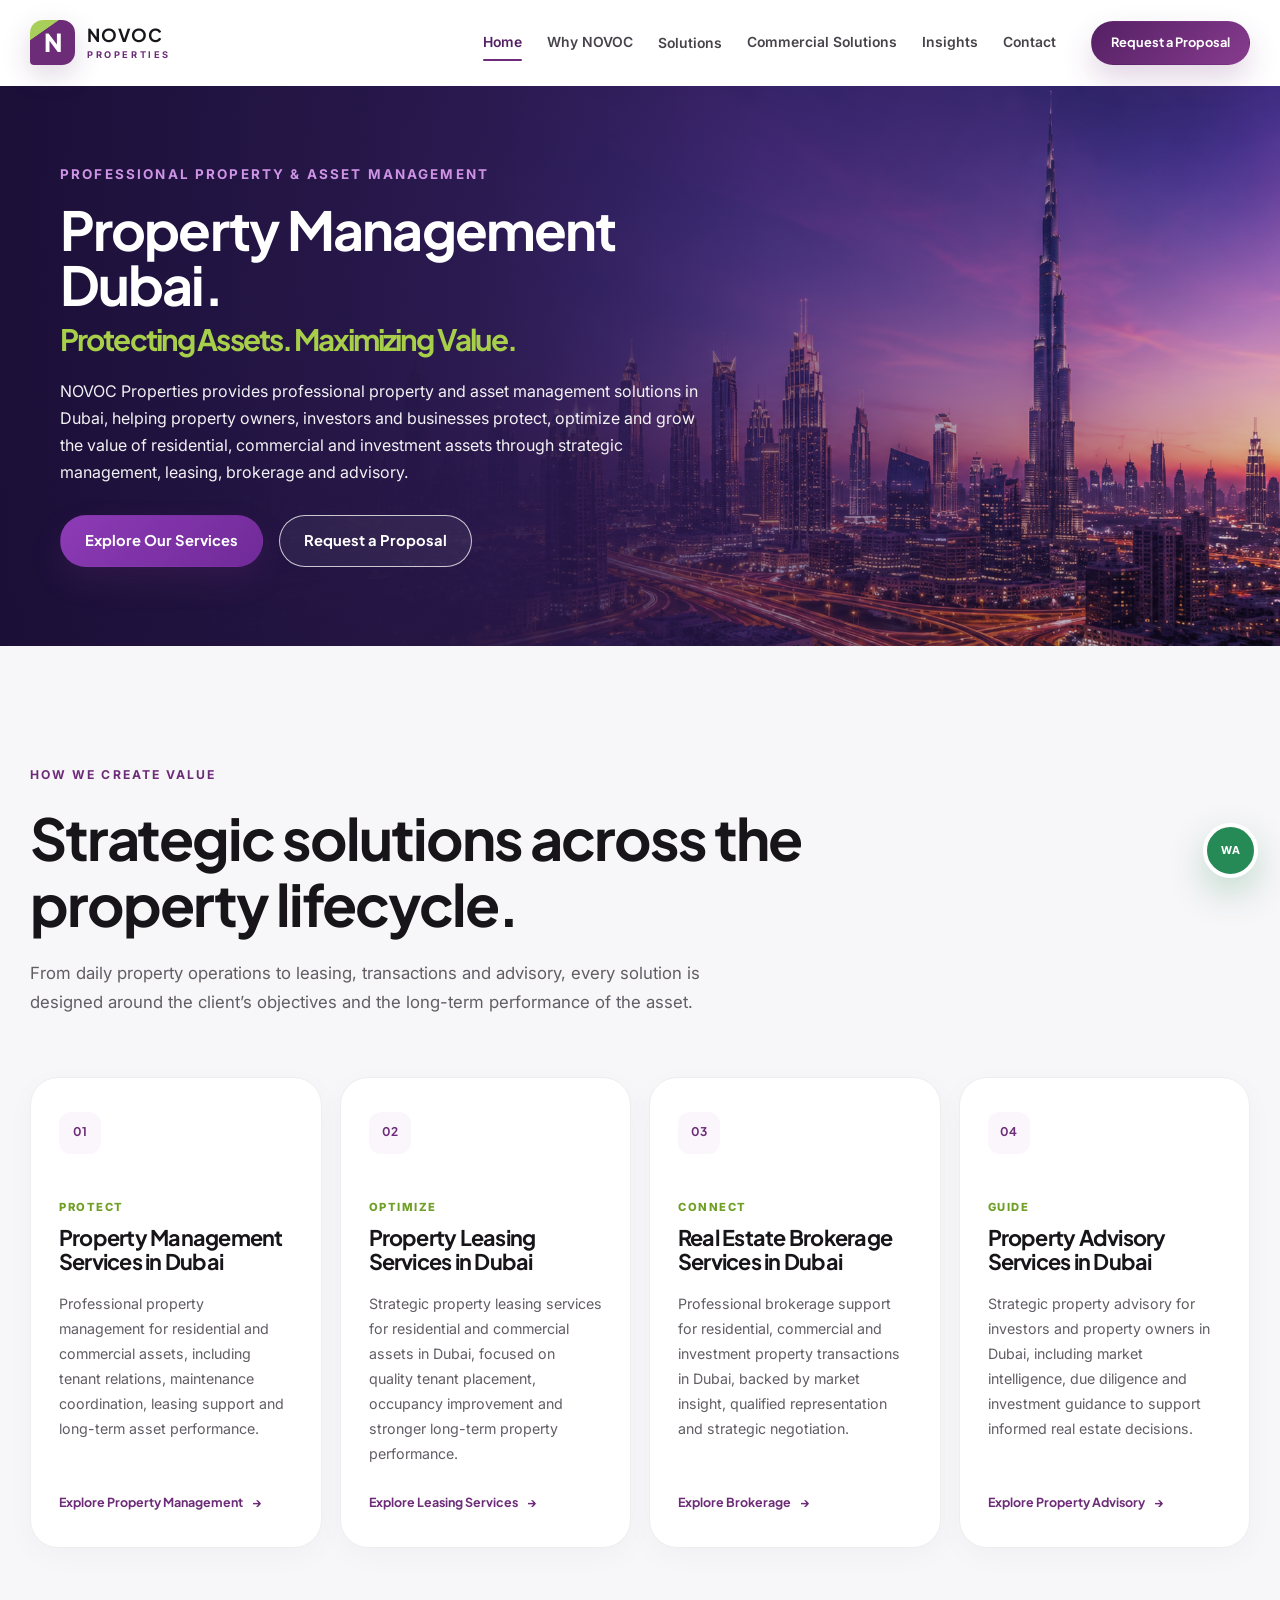
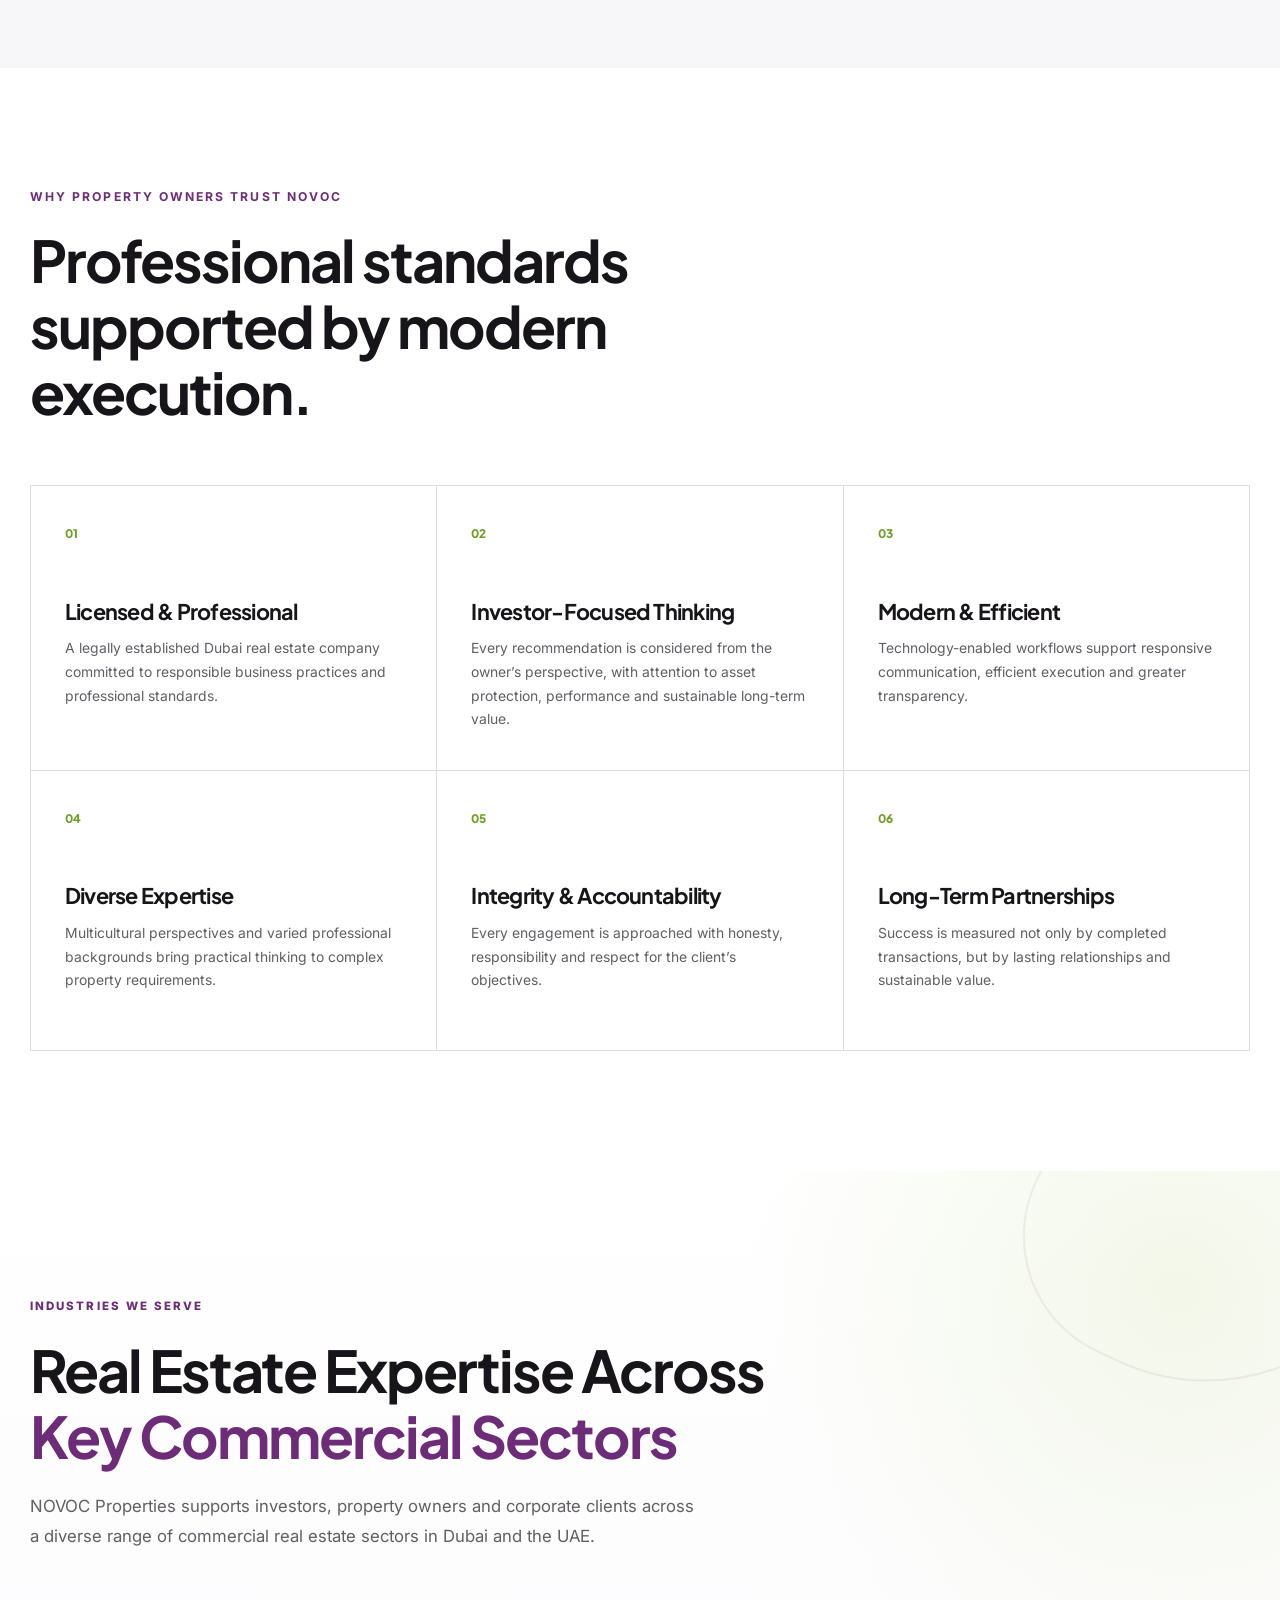
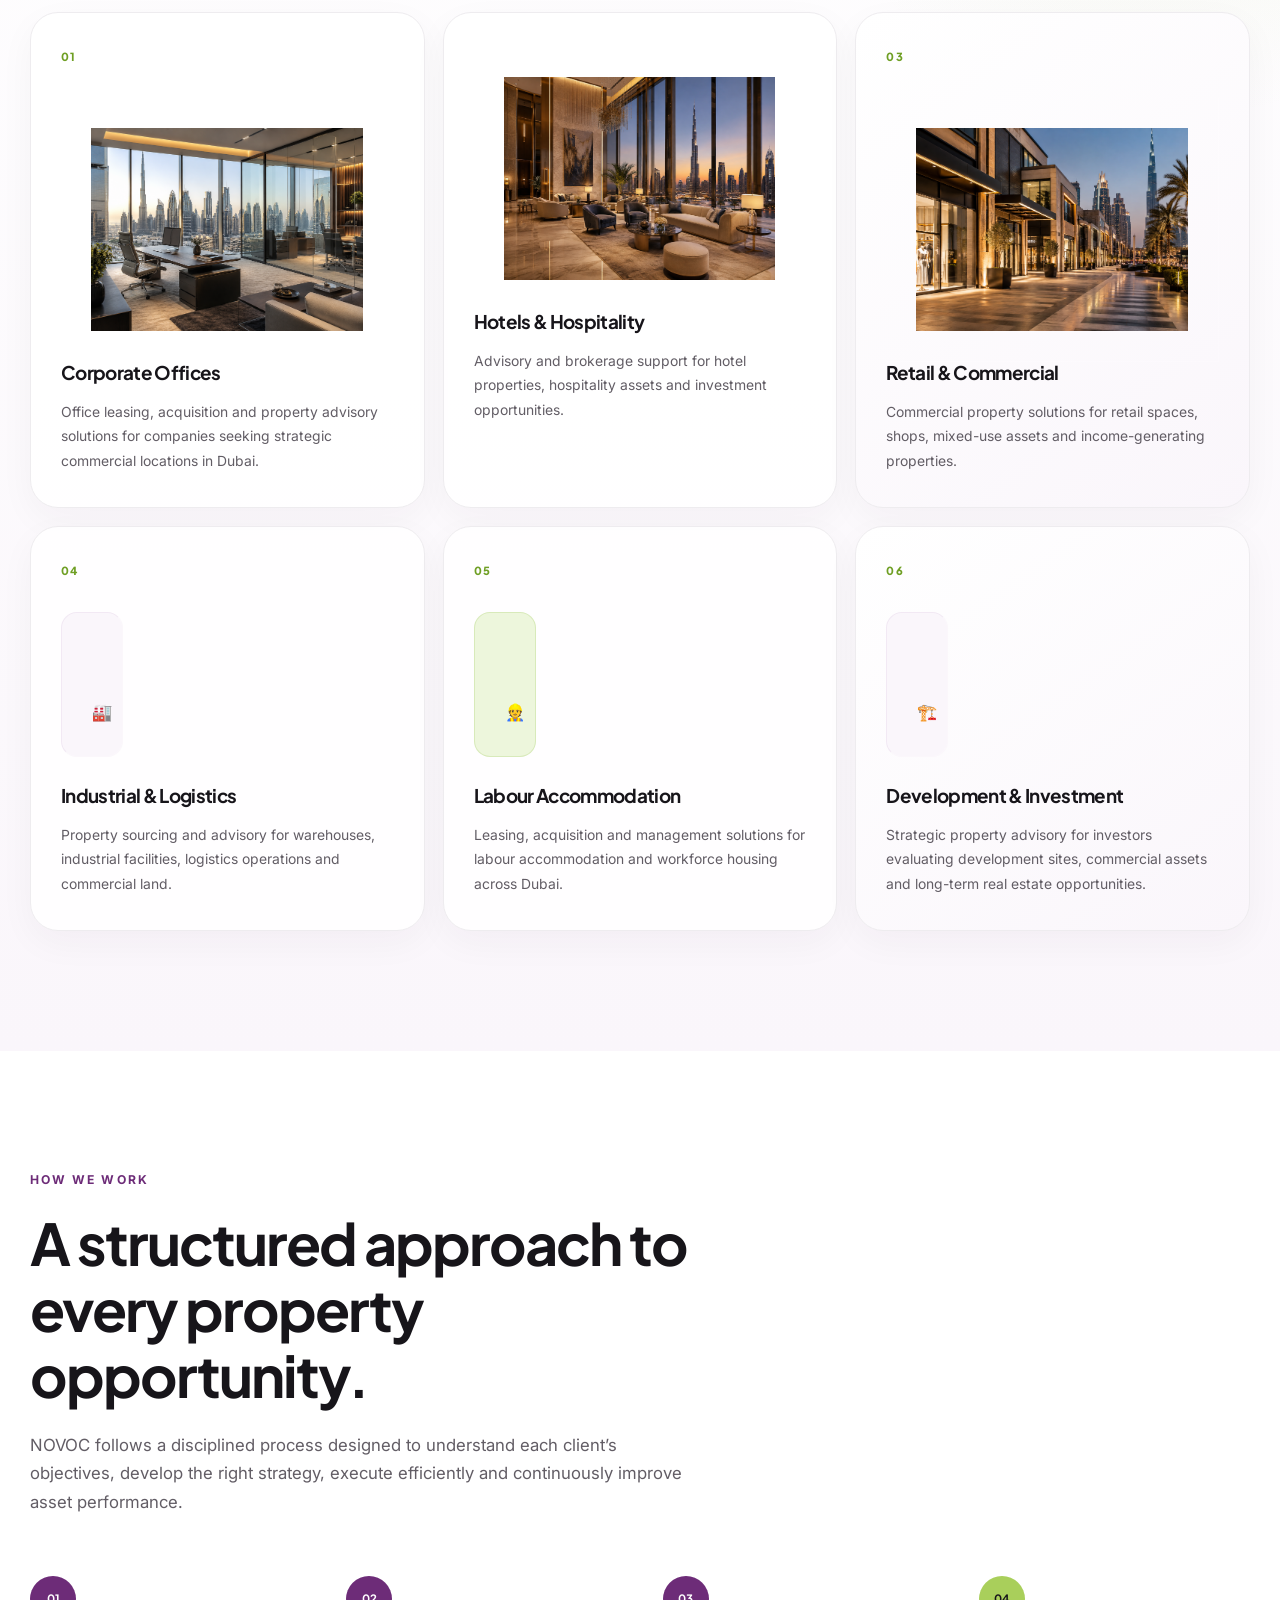
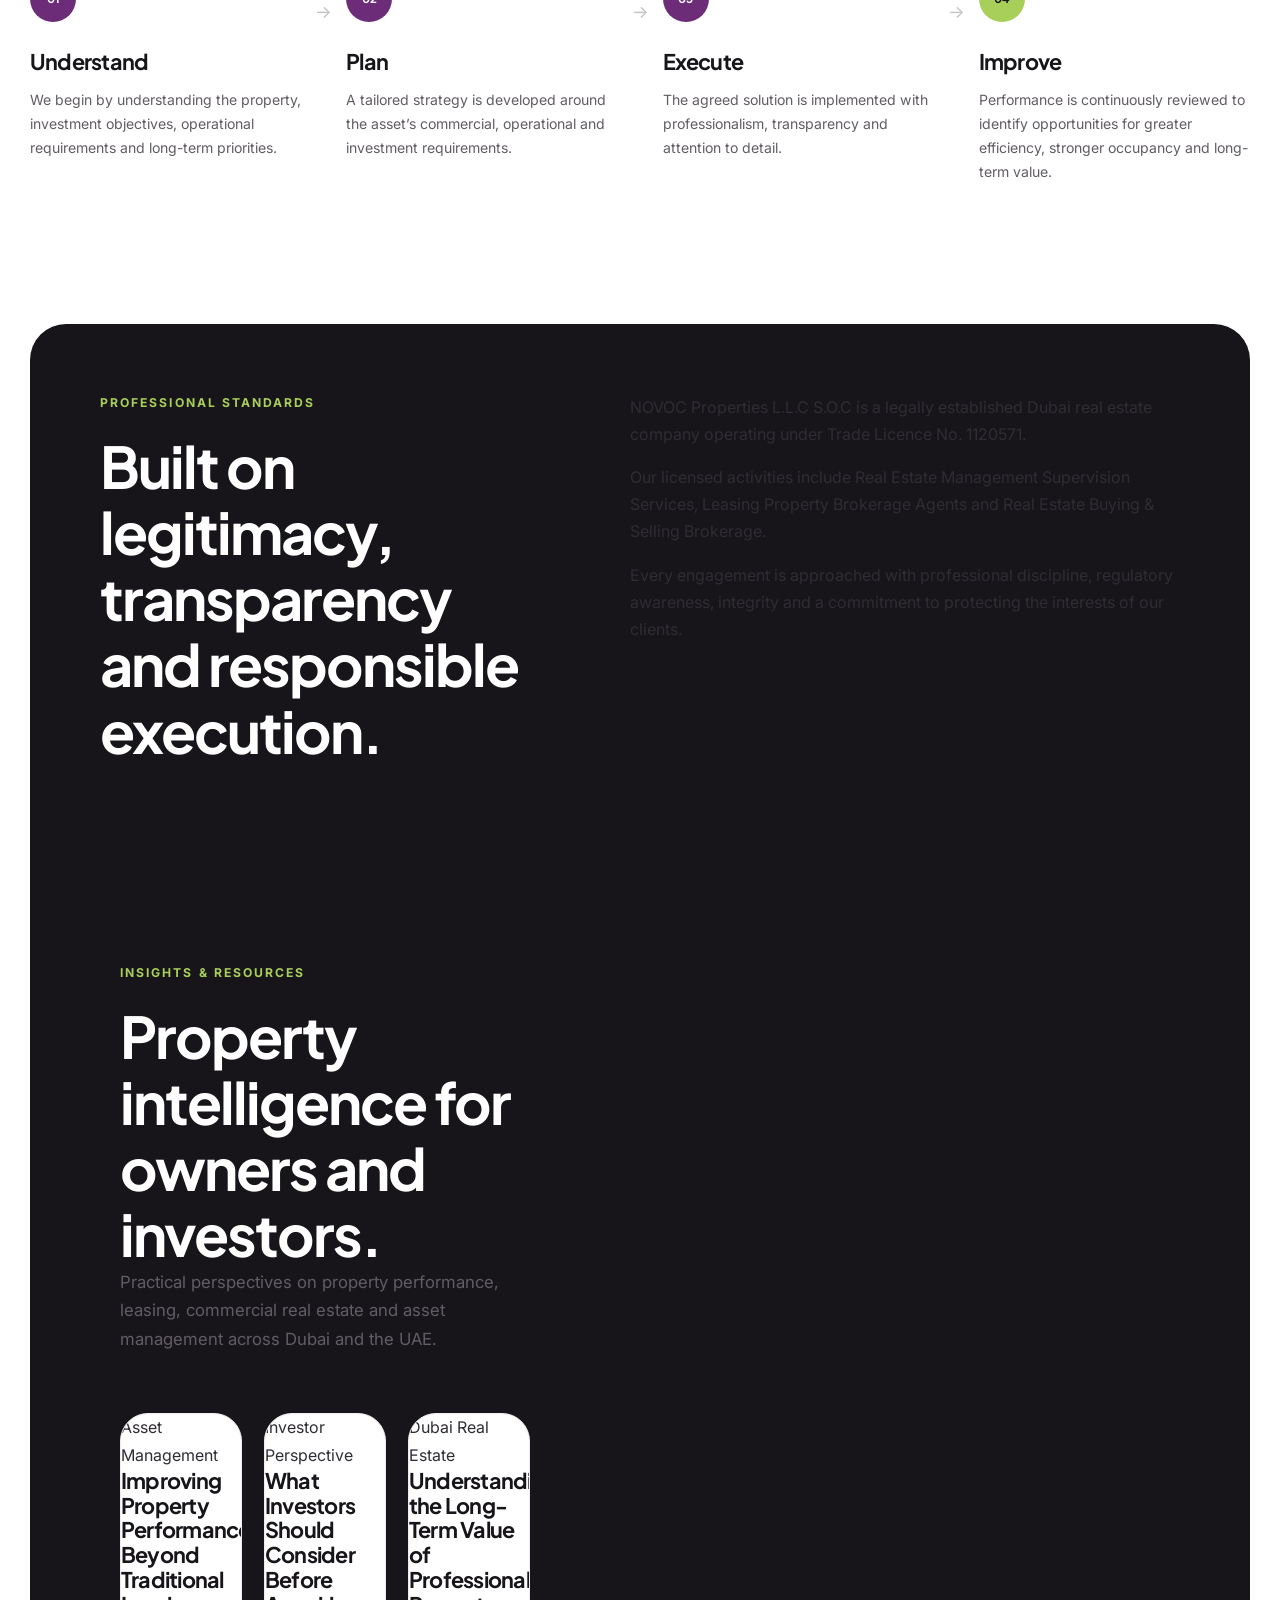
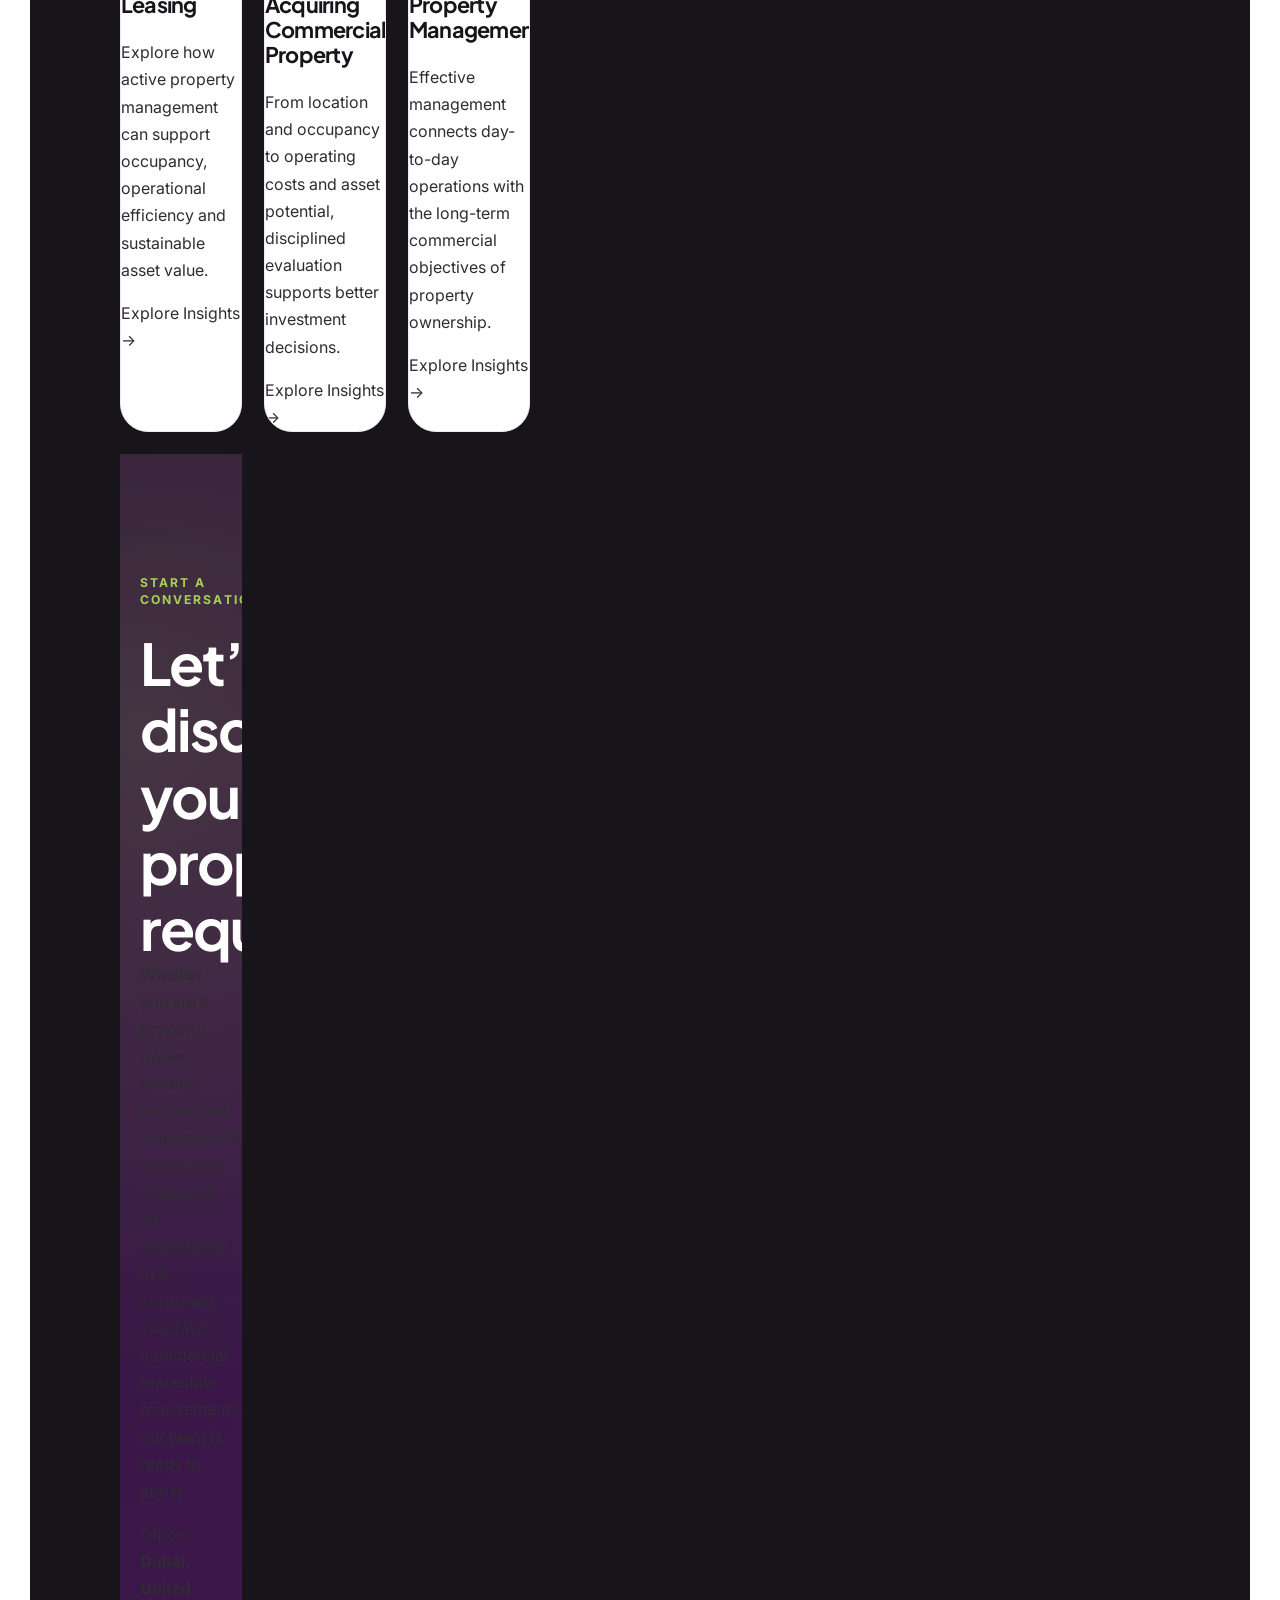
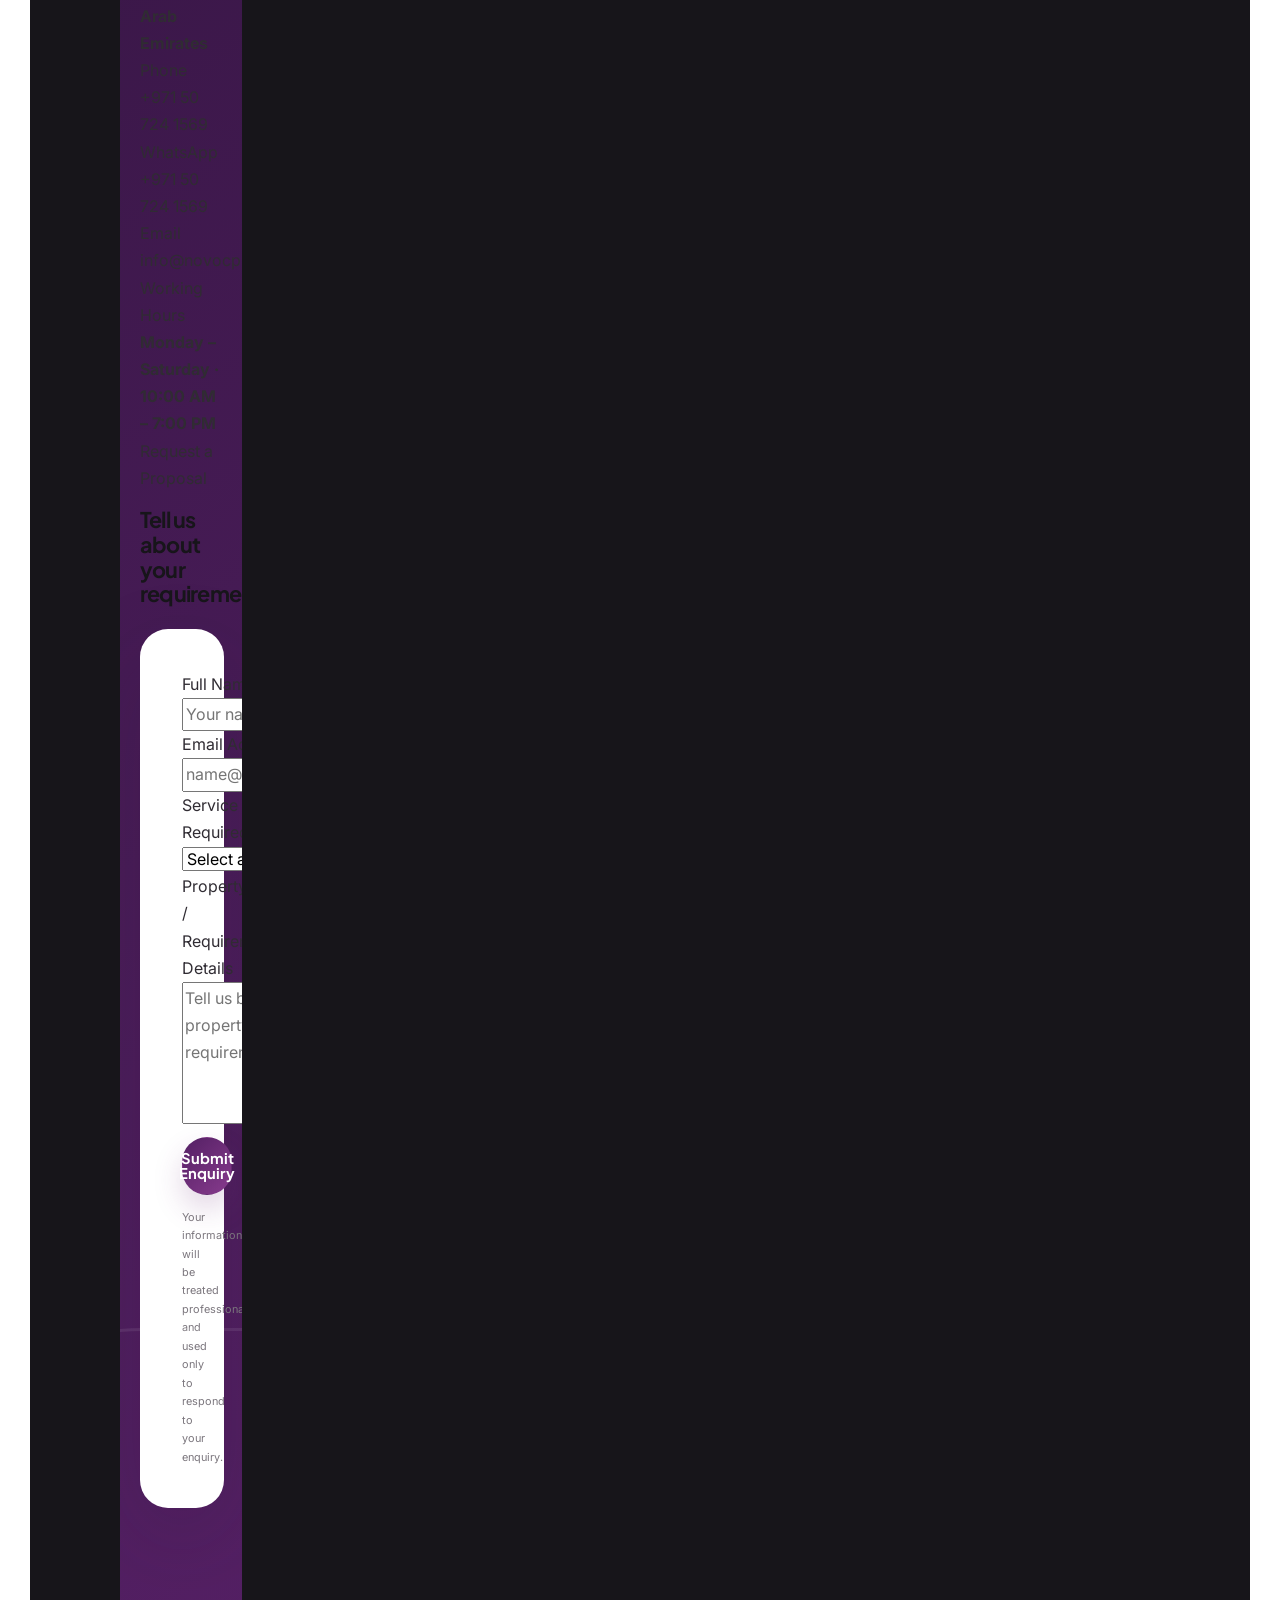
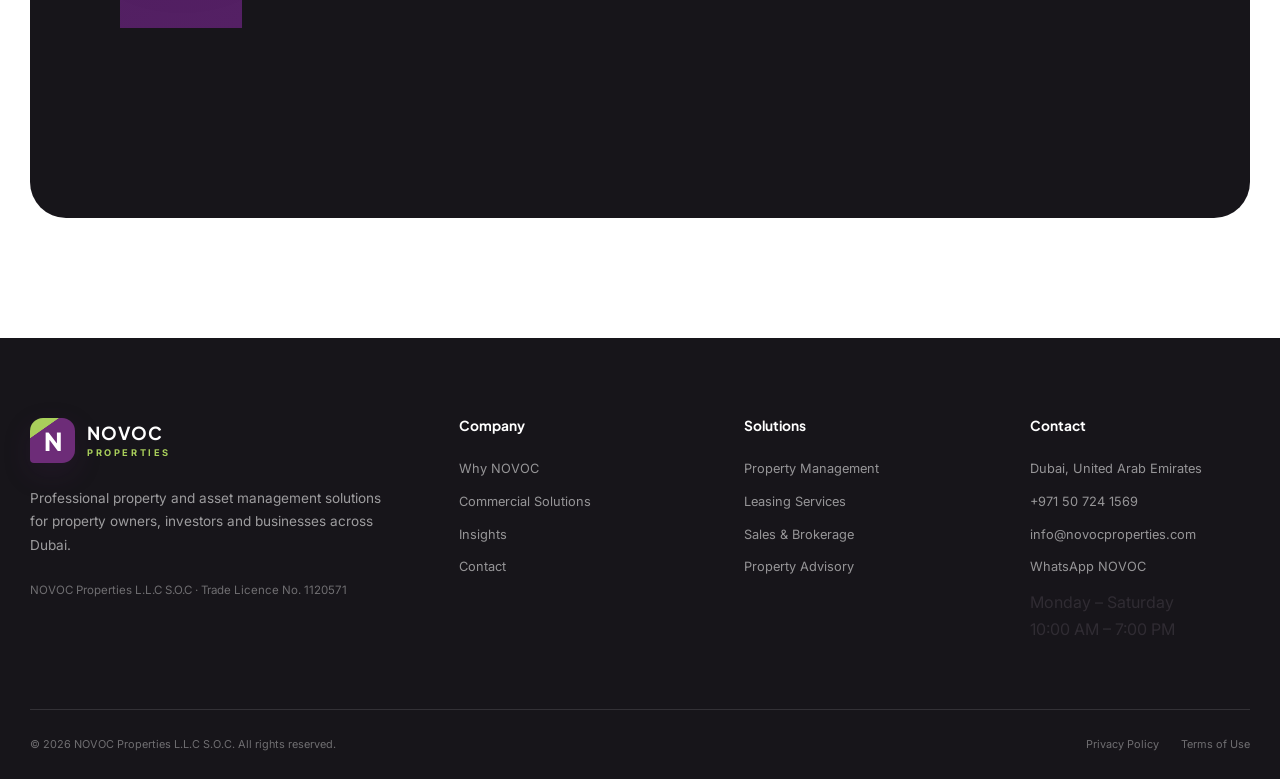
==== commit 26e6d667: "Update industry image file paths" ====
--- a/index.html
+++ b/index.html
@@ -423,7 +423,7 @@
         <span class="industry-number">01</span>
 
        <div class="industry-image">
-  <img src="images/corporate-offices.jpg" alt="Corporate offices in Dubai">
+  <img src="images/corporate-offices.png" alt="Corporate offices in Dubai">
 </div>
 
         <h3>Corporate Offices</h3>
@@ -440,7 +440,7 @@
       <article class="industry-card">
 
        <div class="industry-image">
-  <img src="images/hotel-hospitality.jpg" alt="Hotel and hospitality property in Dubai">
+  <img src="images/hotel-hospitality.png" alt="Hotel and hospitality property in Dubai">
 </div>
 
 
@@ -460,7 +460,7 @@
         <span class="industry-number">03</span>
 
         <div class="industry-image">
-  <img src="images/retail-commercial.jpg" alt="Retail and commercial property in Dubai">
+  <img src="images/retail-commercial.png" alt="Retail and commercial property in Dubai">
 </div>
 
         <h3>Retail &amp; Commercial</h3>
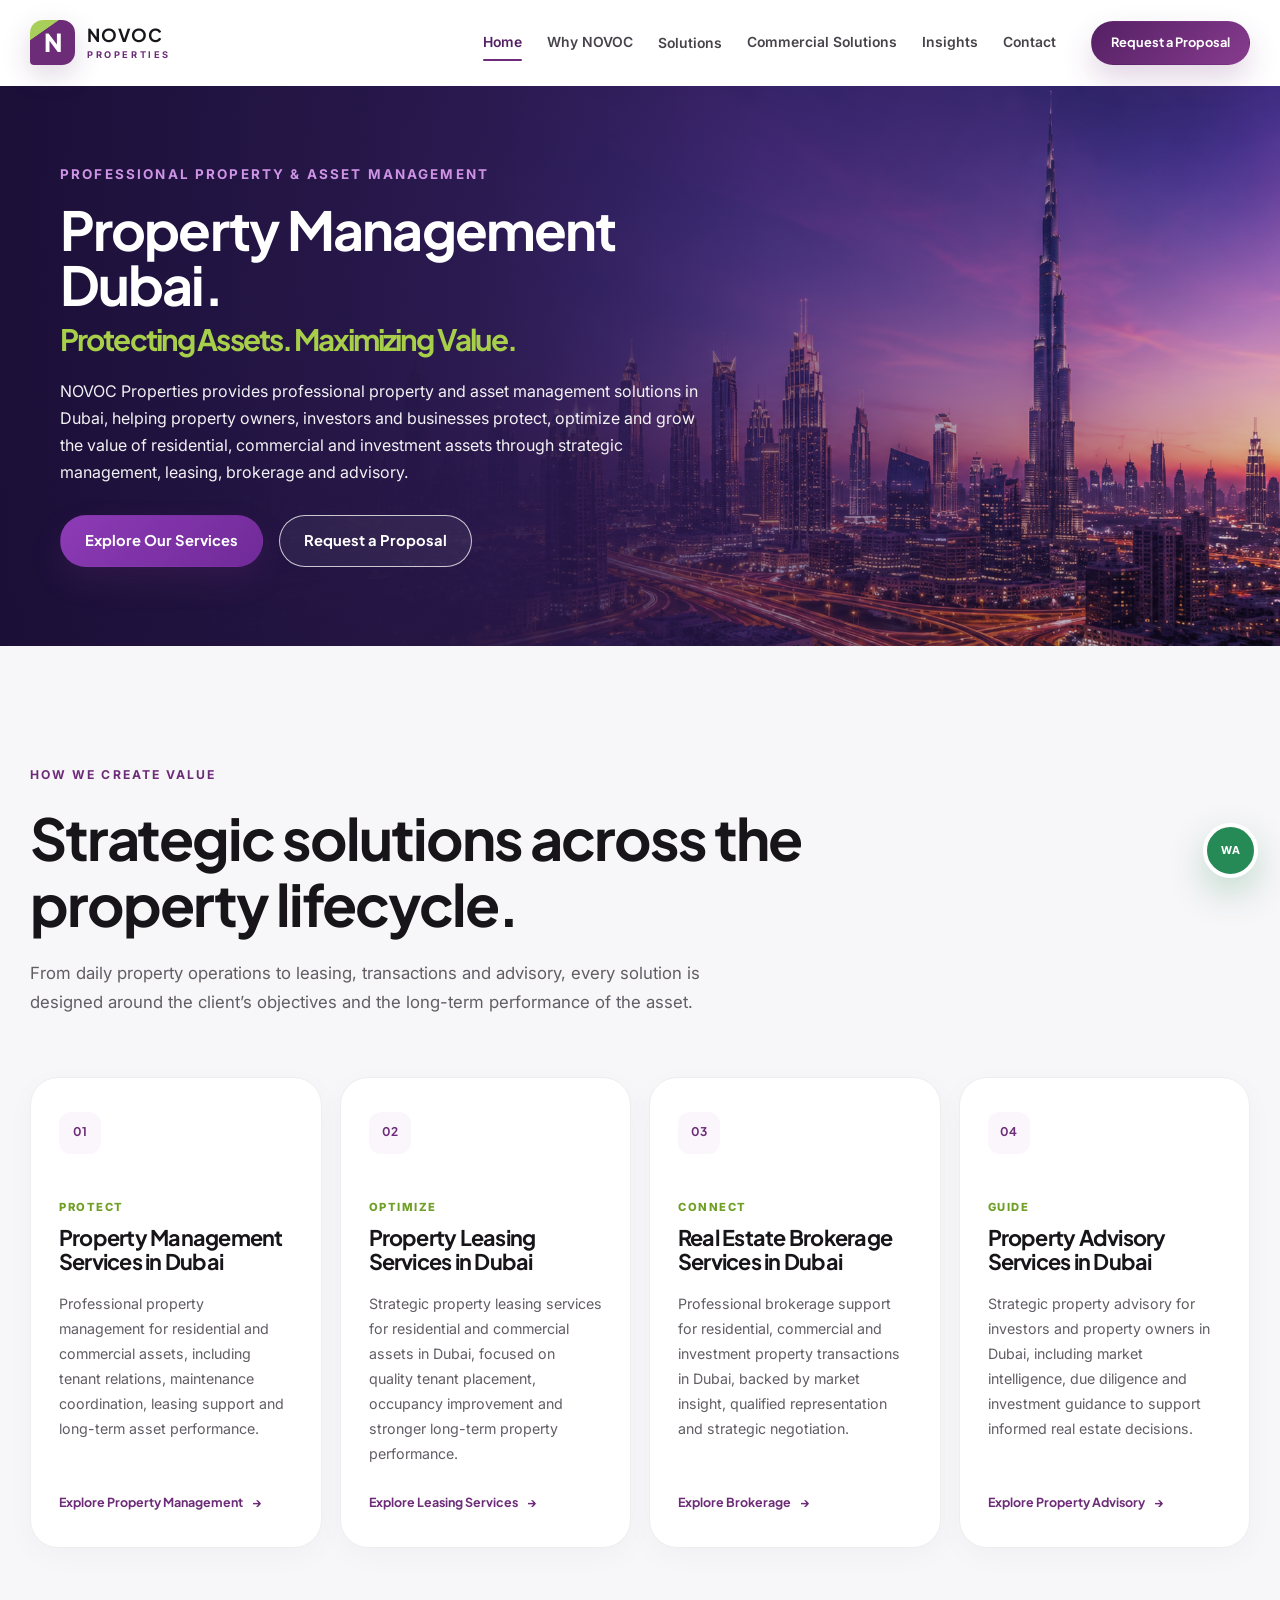
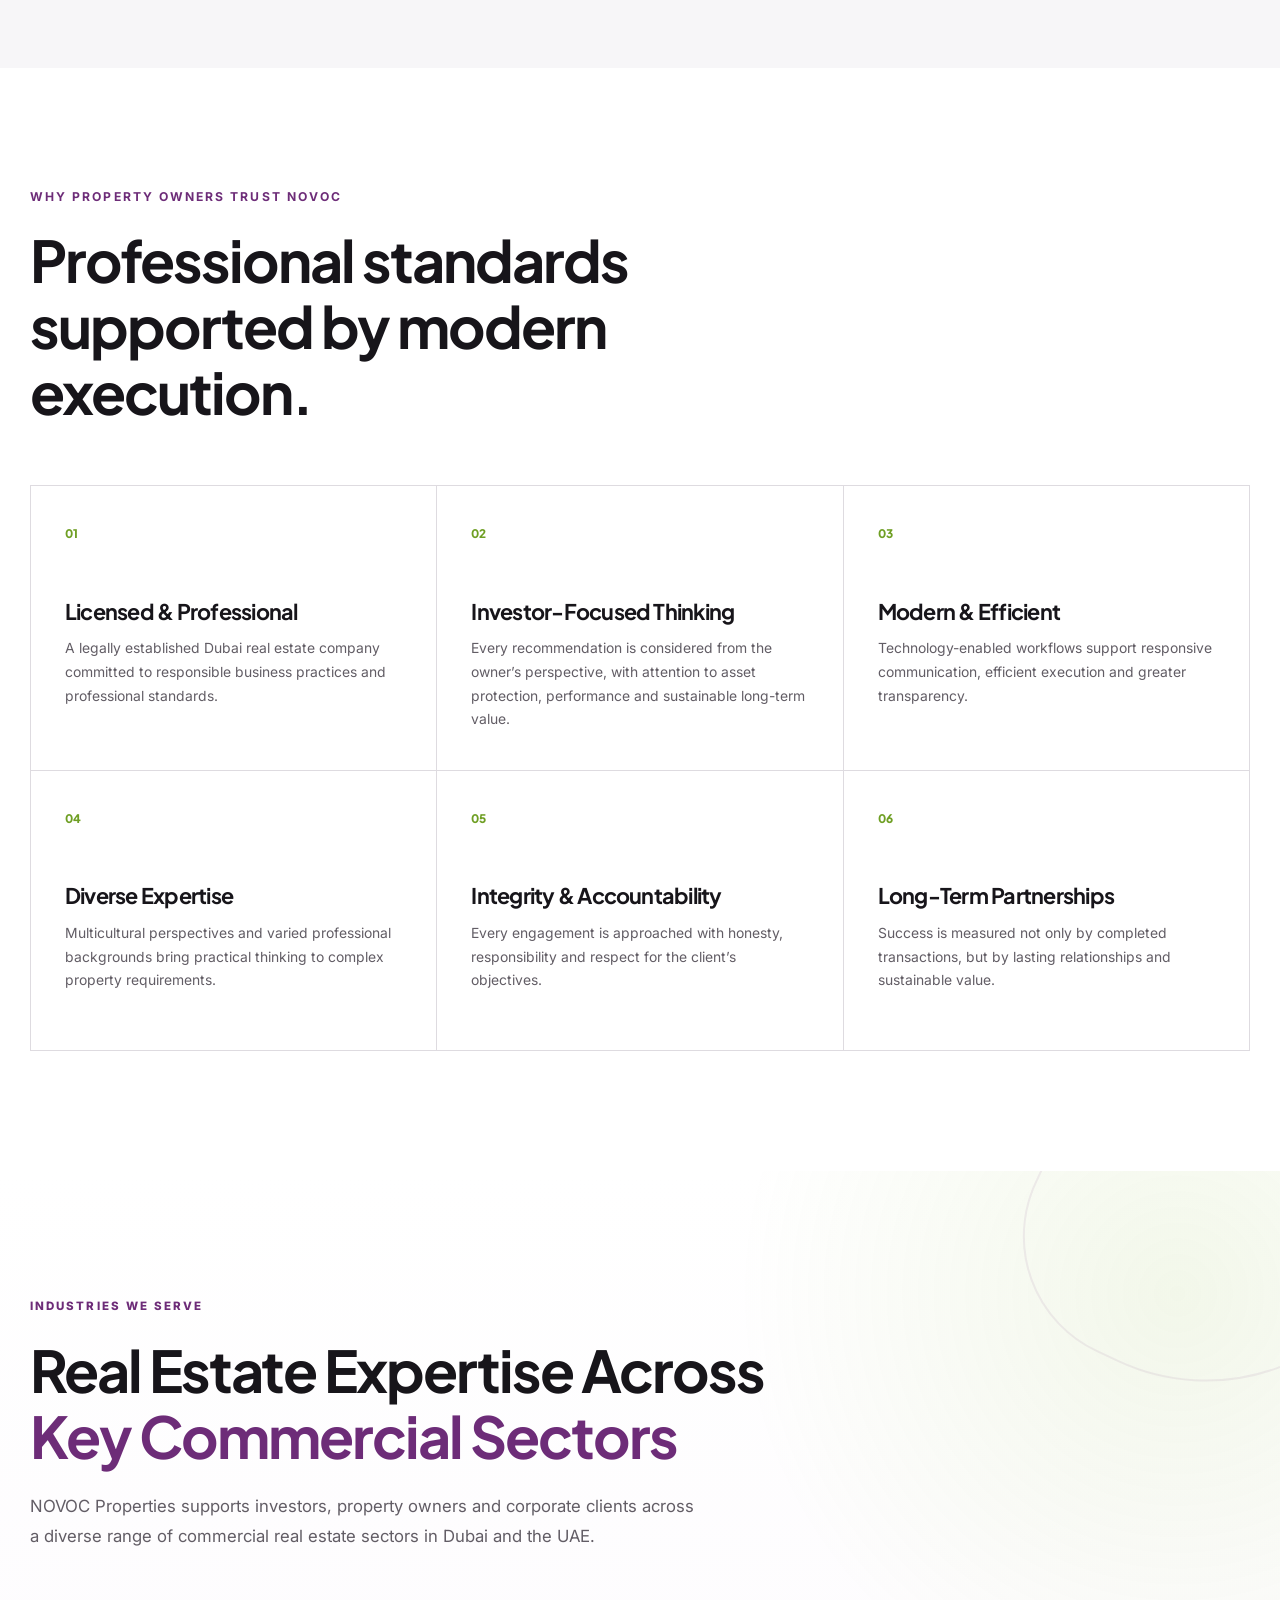
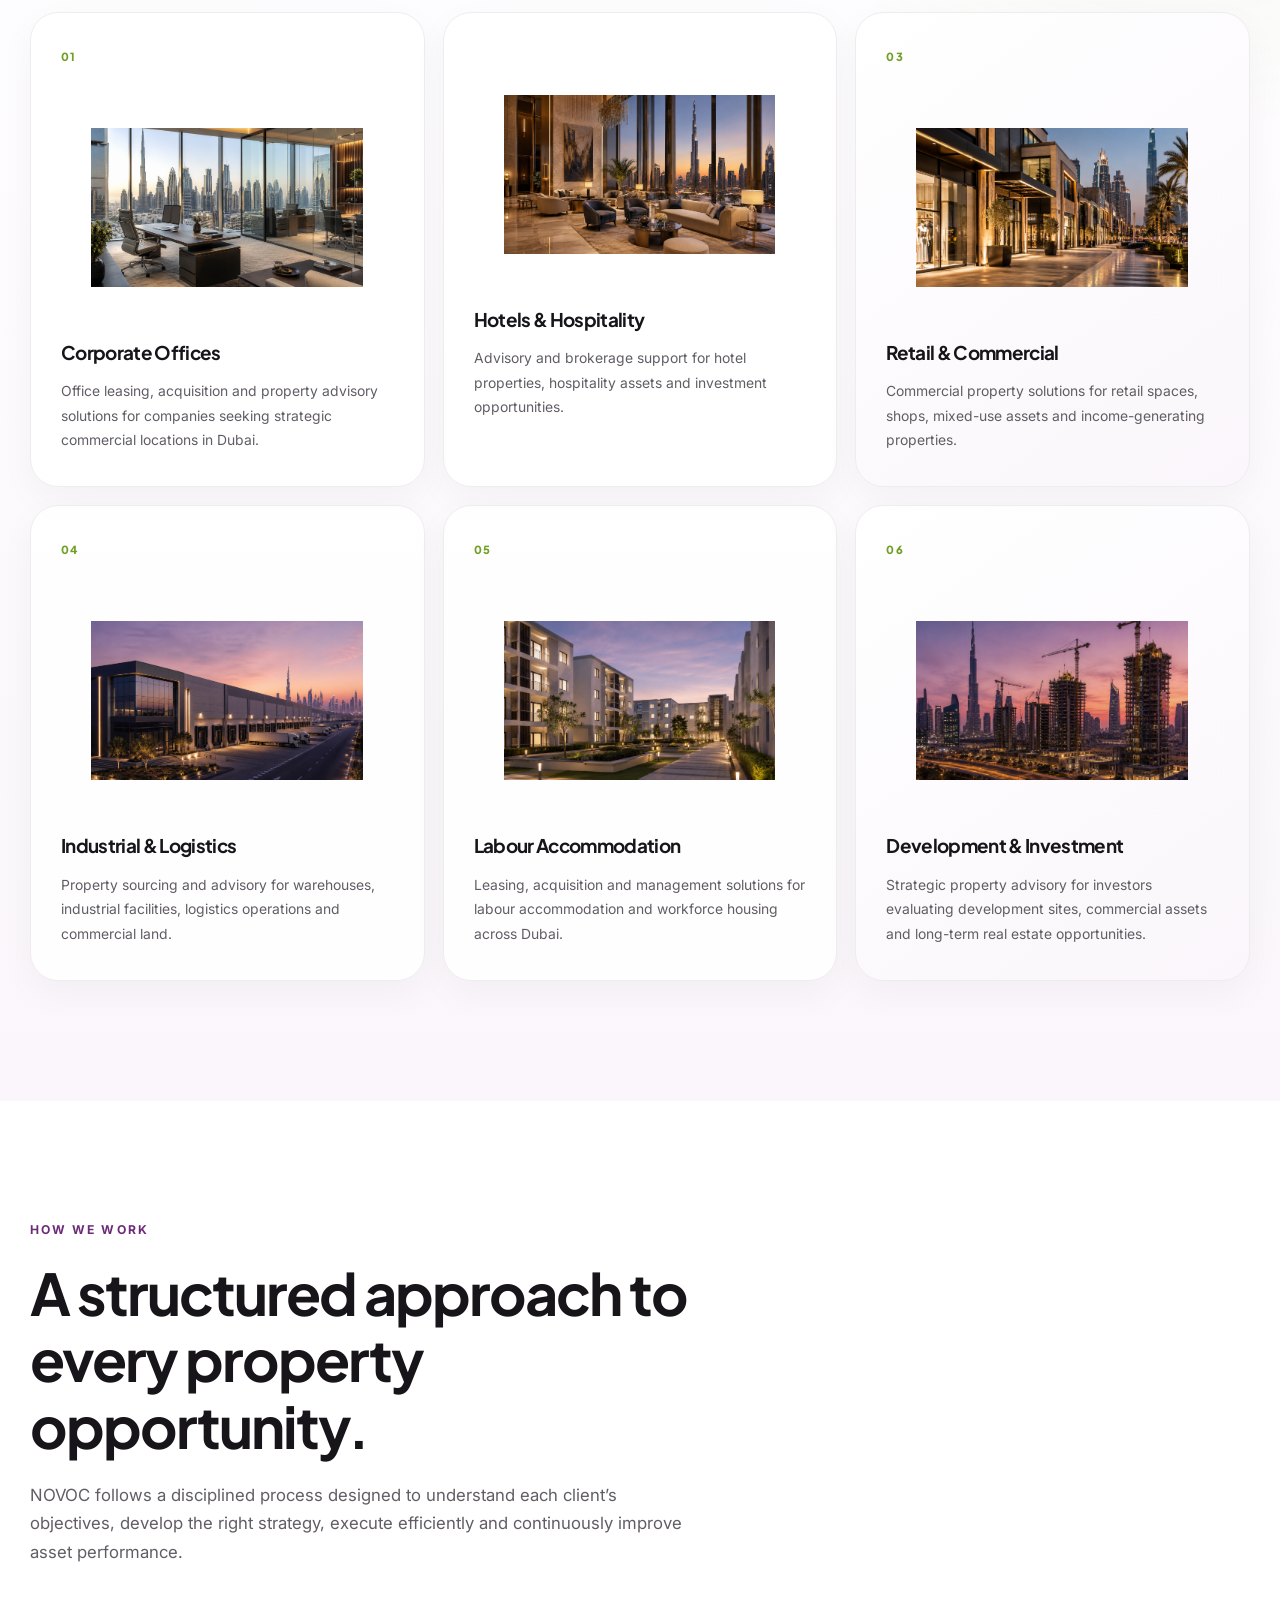
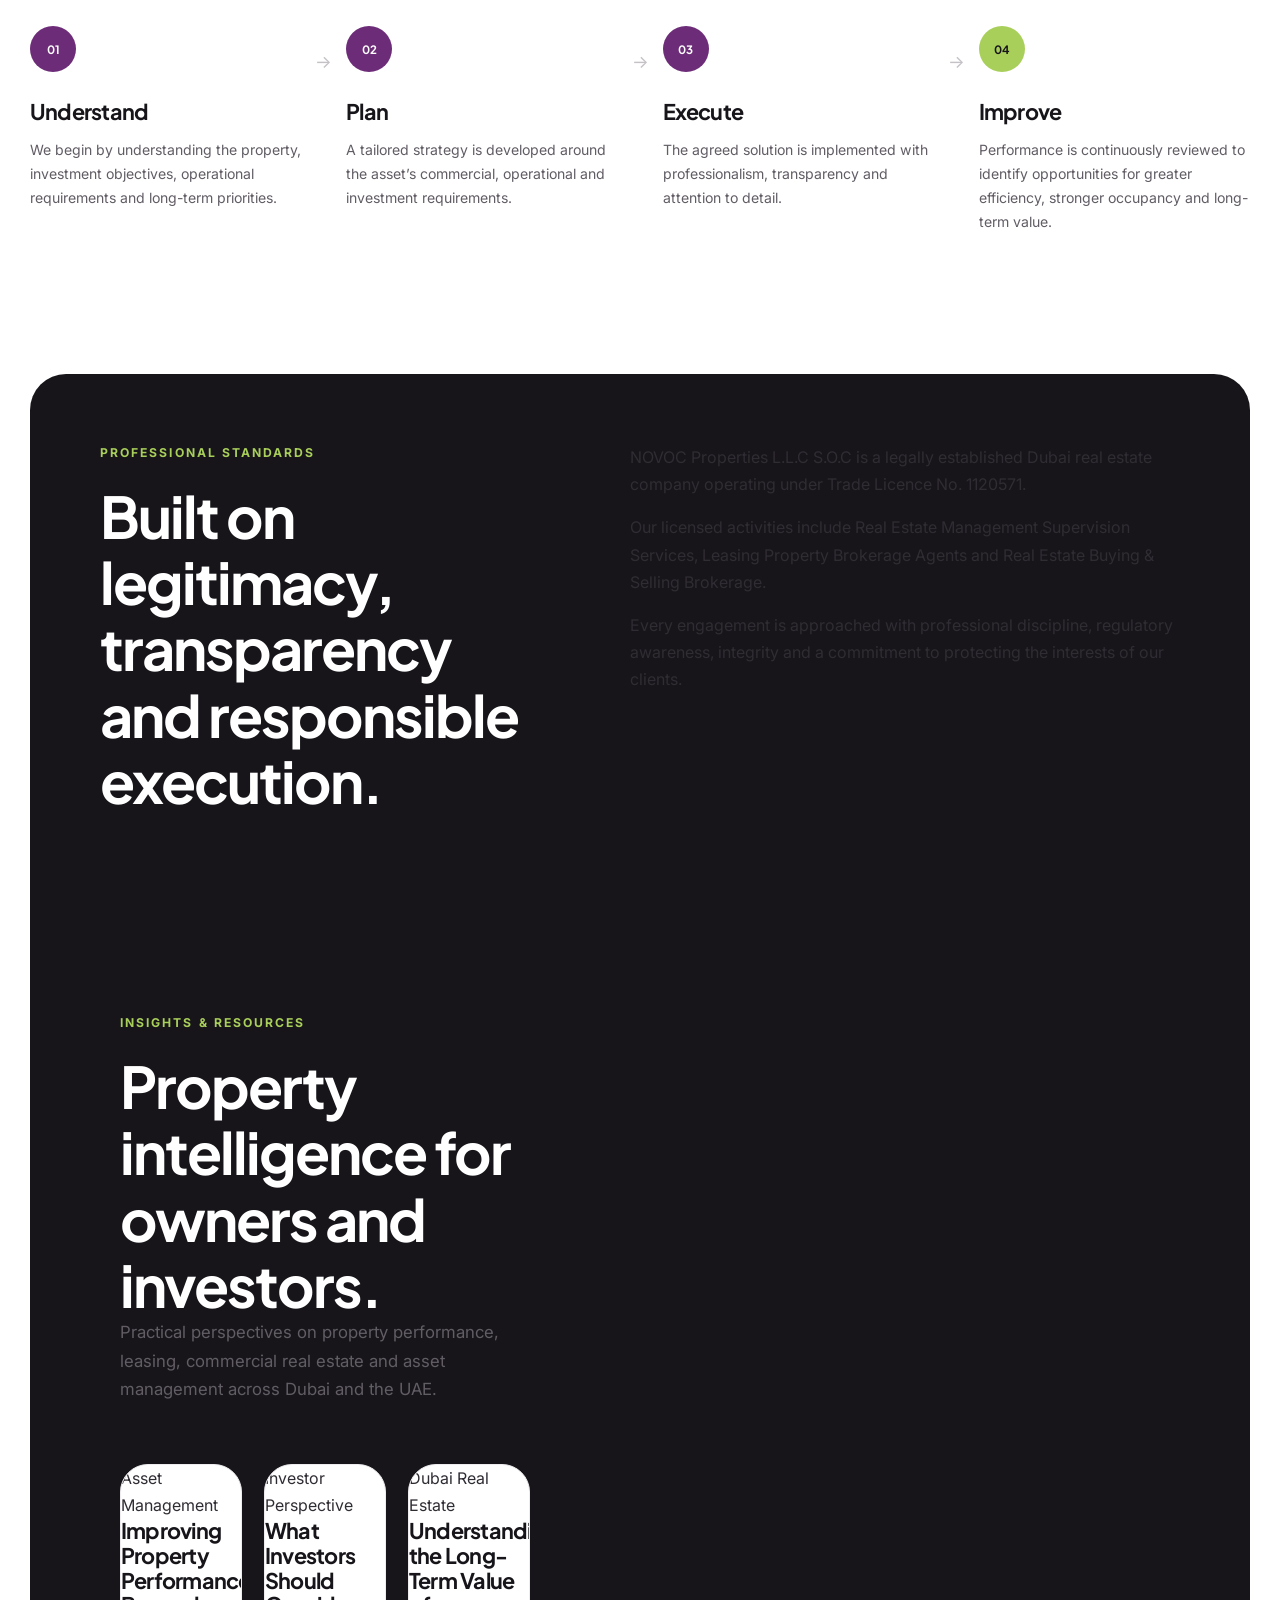
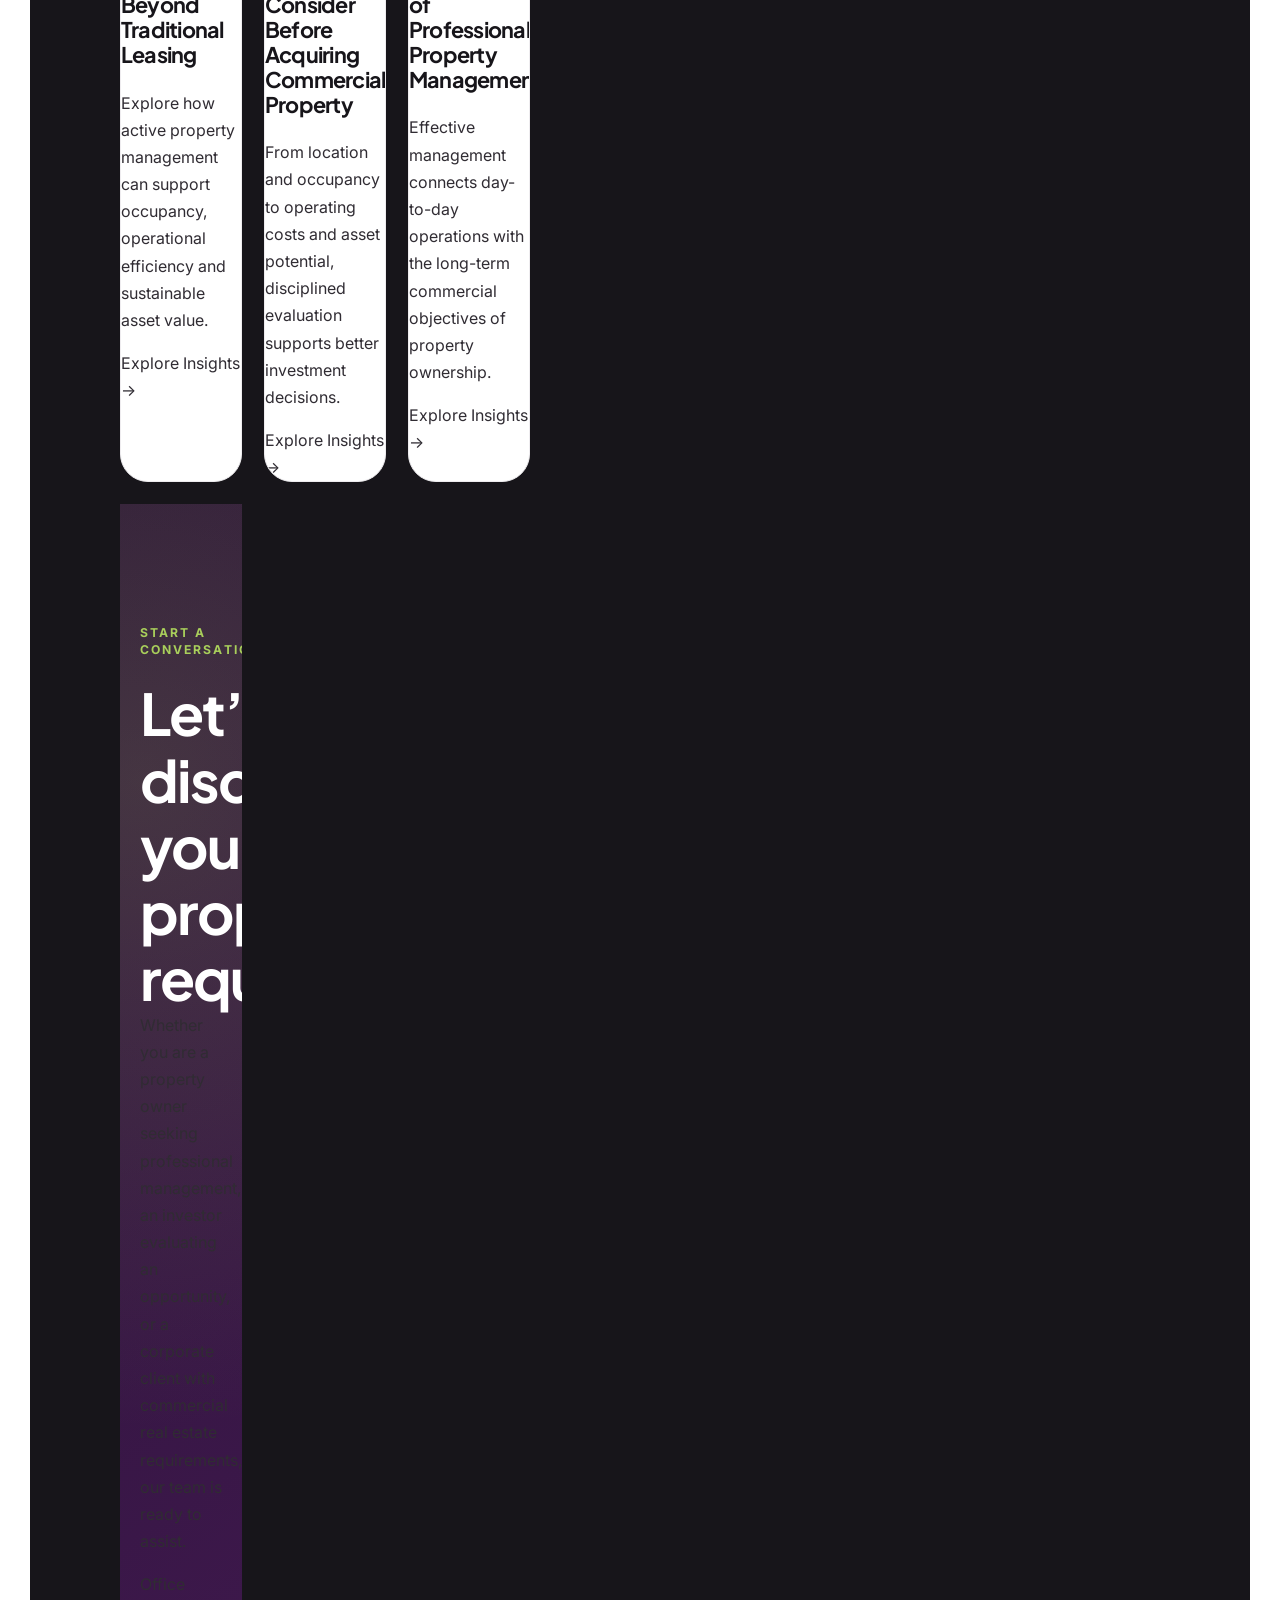
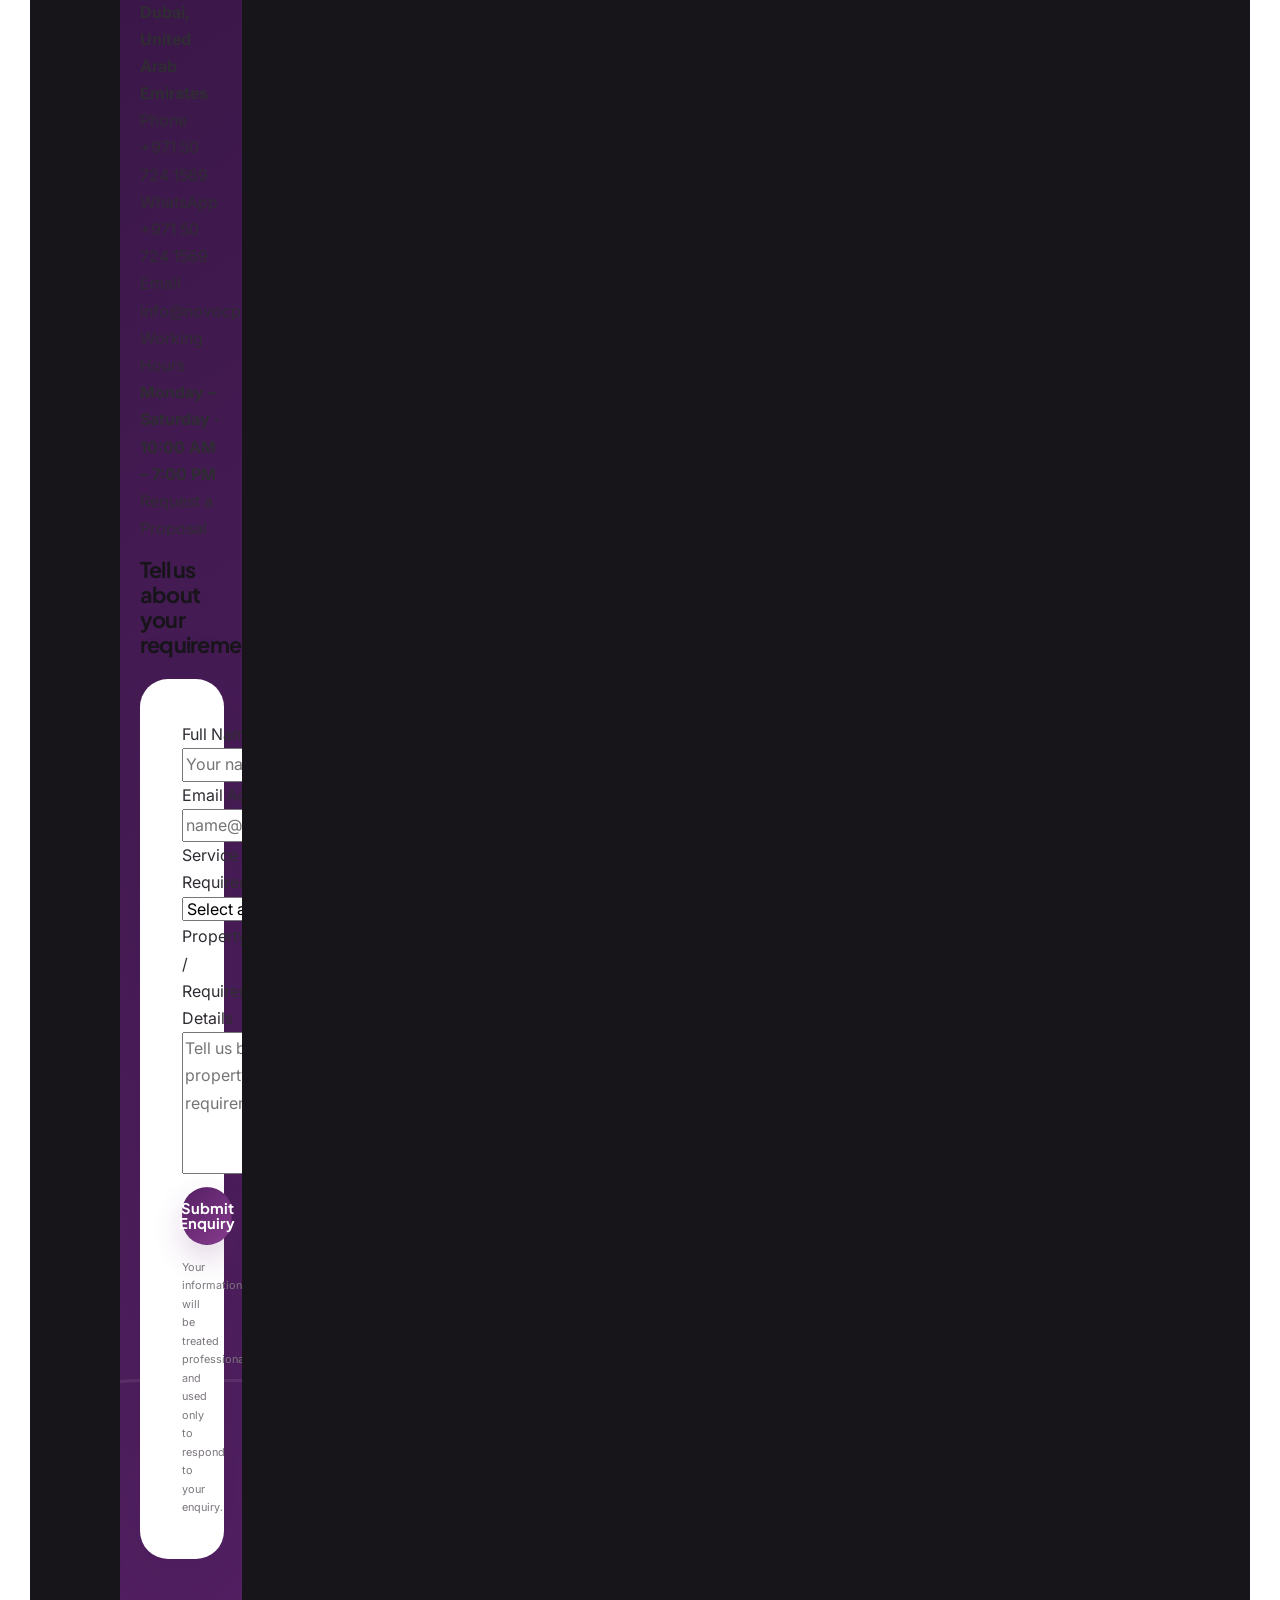
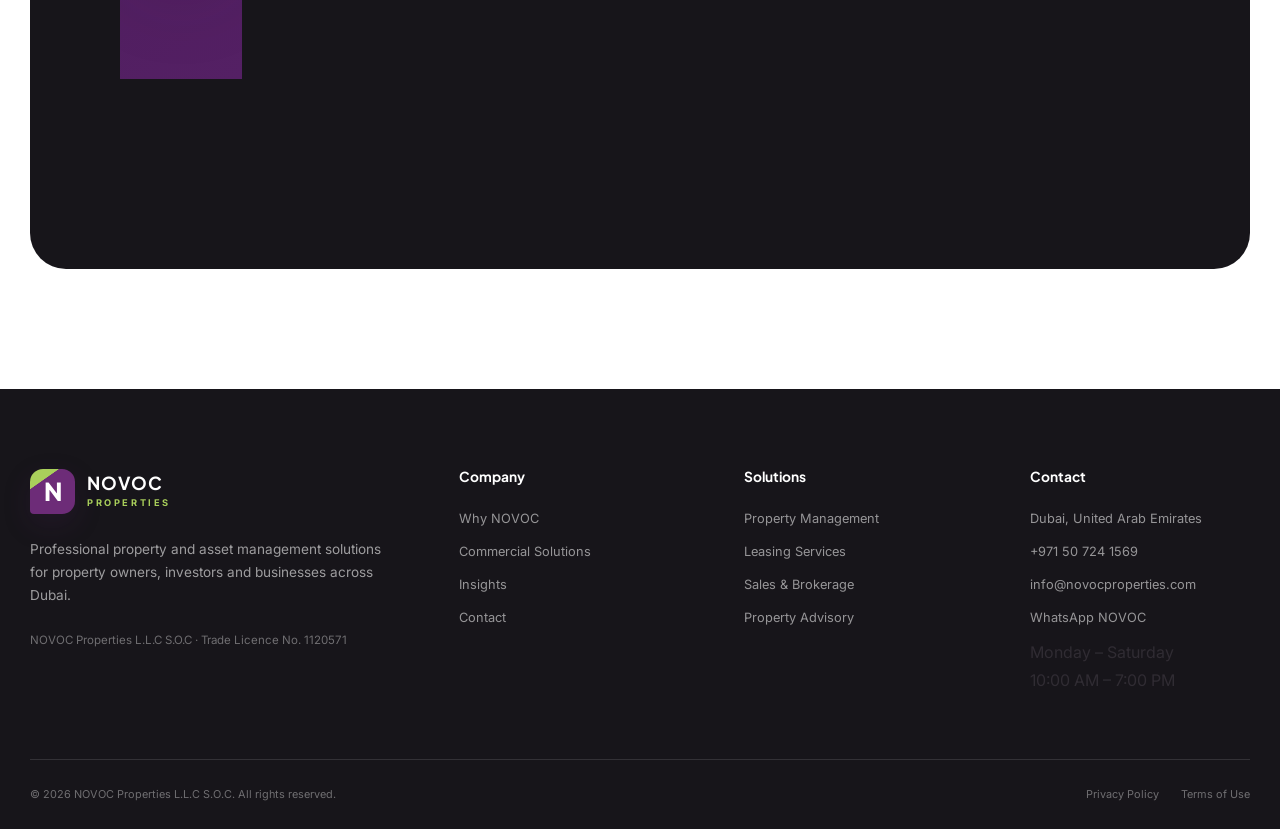
==== commit 336d6f68: "Add images to remaining industry cards" ====
--- a/index.html
+++ b/index.html
@@ -478,7 +478,9 @@
 
         <span class="industry-number">04</span>
 
-        <div class="industry-icon">🏭</div>
+        <div class="industry-image">
+  <img src="images/industrial-logistics.png" alt="Industrial and logistics property in Dubai">
+</div>
 
         <h3>Industrial &amp; Logistics</h3>
 
@@ -495,7 +497,9 @@
 
         <span class="industry-number">05</span>
 
-        <div class="industry-icon">👷</div>
+       <div class="industry-image">
+  <img src="images/labour-accommodation.png" alt="Labour accommodation property in Dubai">
+</div>
 
         <h3>Labour Accommodation</h3>
 
@@ -512,7 +516,9 @@
 
         <span class="industry-number">06</span>
 
-        <div class="industry-icon">🏗️</div>
+       <div class="industry-image">
+  <img src="images/development-investment.png" alt="Development and investment property in Dubai">
+</div>
 
         <h3>Development &amp; Investment</h3>
 
--- a/css/style.css
+++ b/css/style.css
@@ -2025,3 +2025,21 @@
     justify-content: center;
   }
 }
+/* =========================================
+   INDUSTRY CARD IMAGES
+========================================= */
+
+.industry-image {
+  width: 100%;
+  height: 220px;
+  margin: 18px 0 24px;
+  overflow: hidden;
+  border-radius: 20px;
+}
+
+.industry-image img {
+  width: 100%;
+  height: 100%;
+  display: block;
+  object-fit: cover;
+}
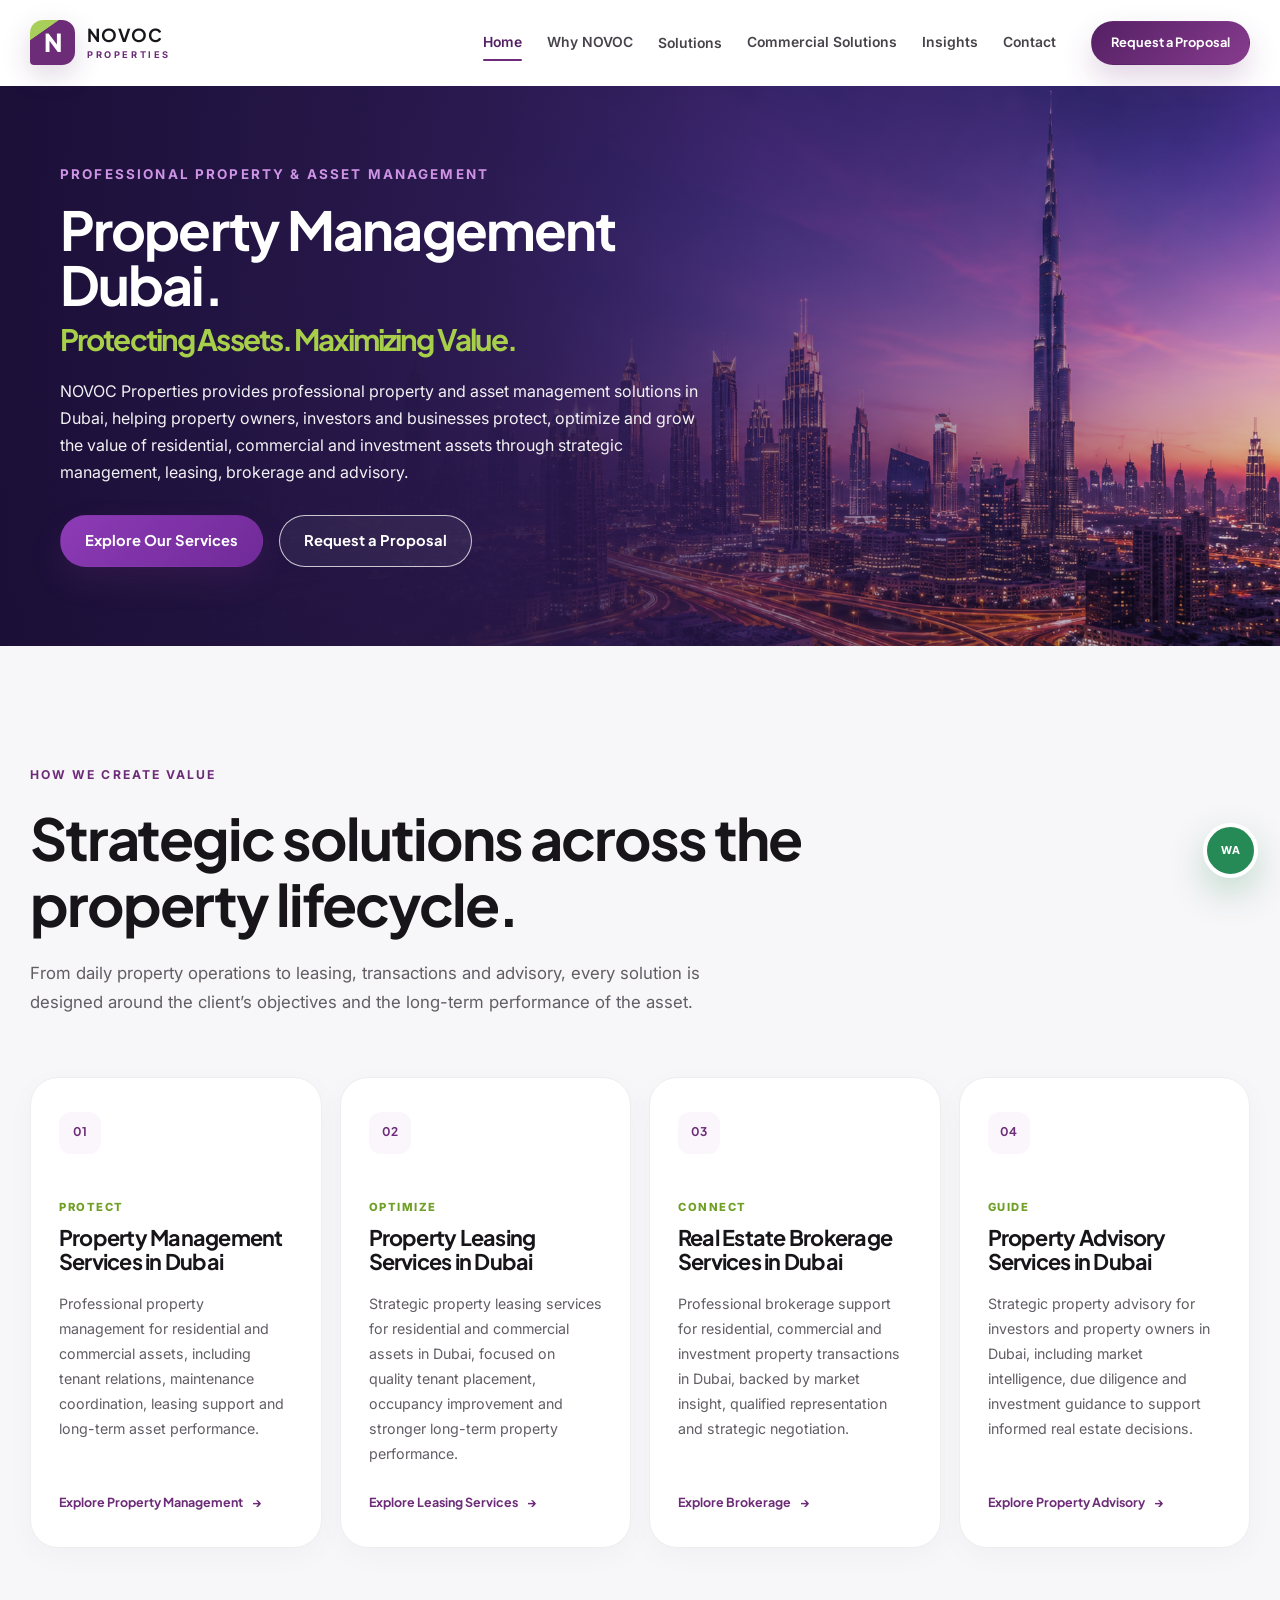
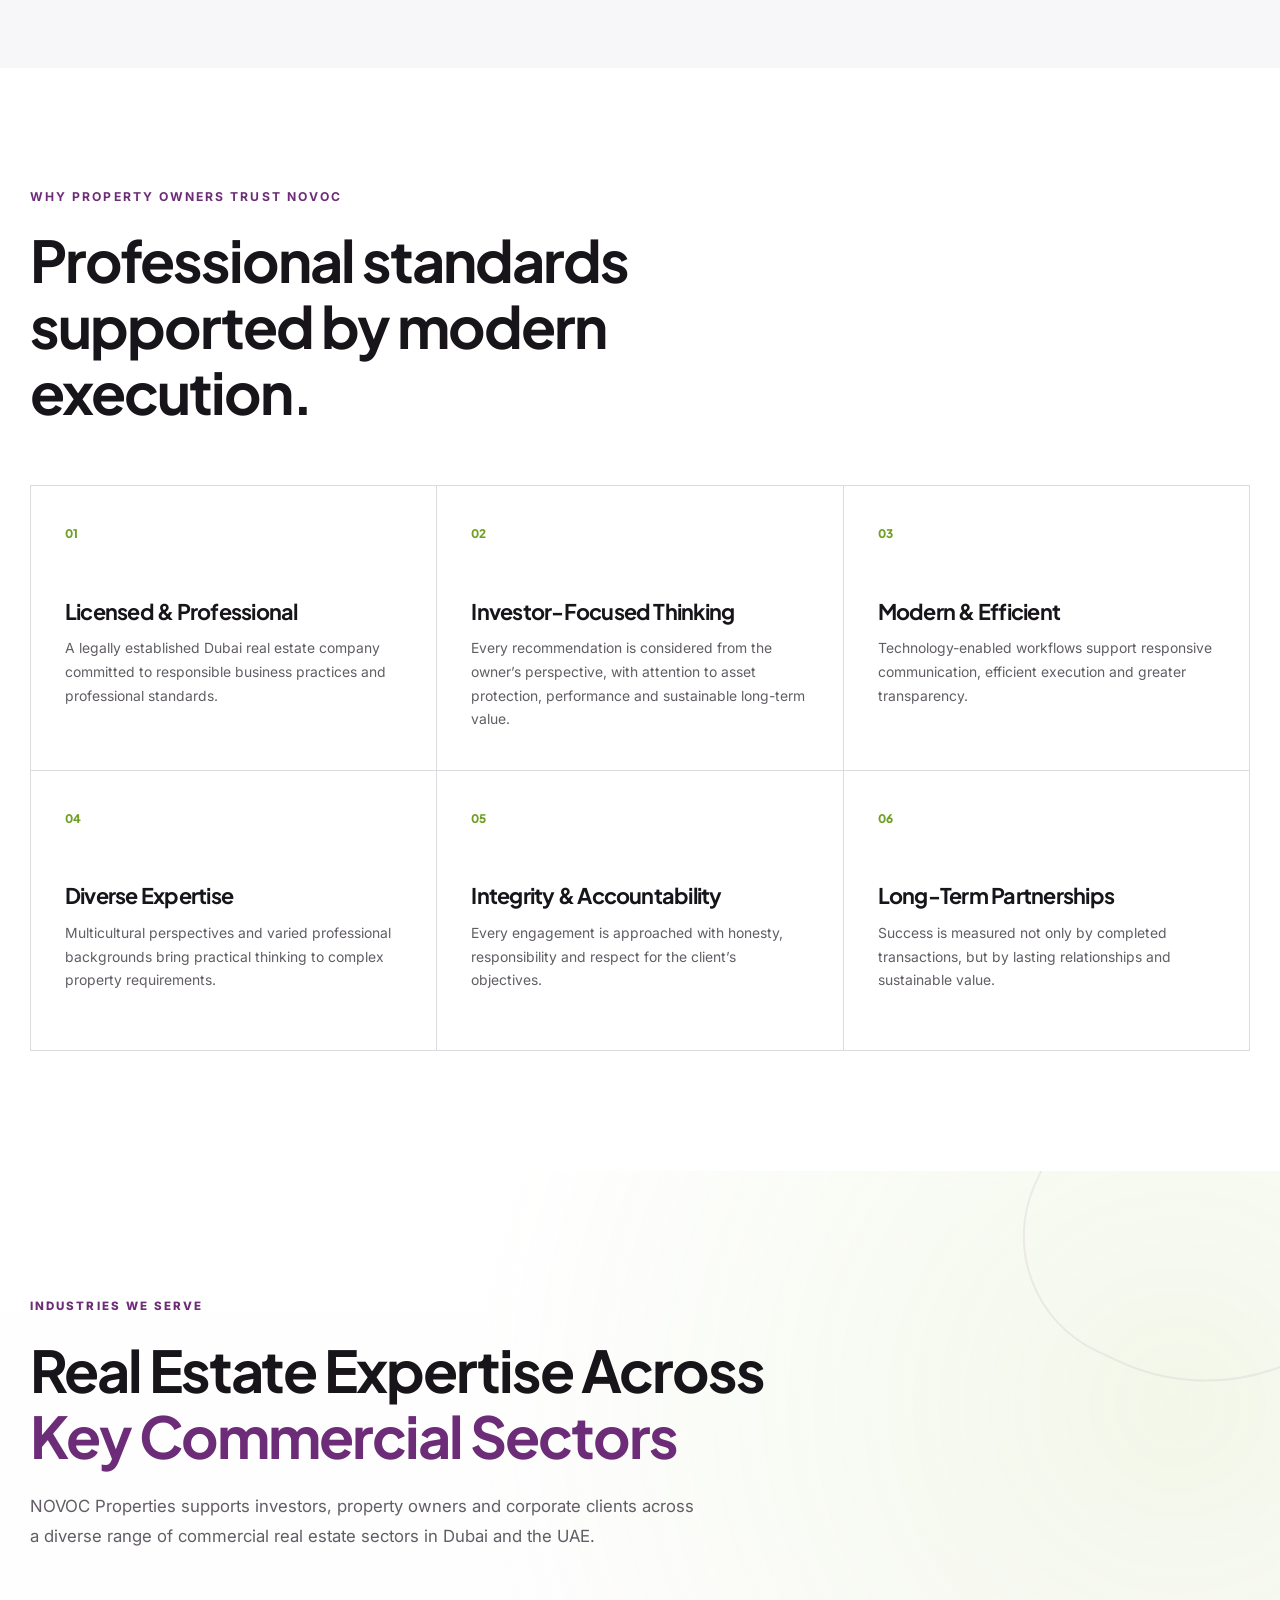
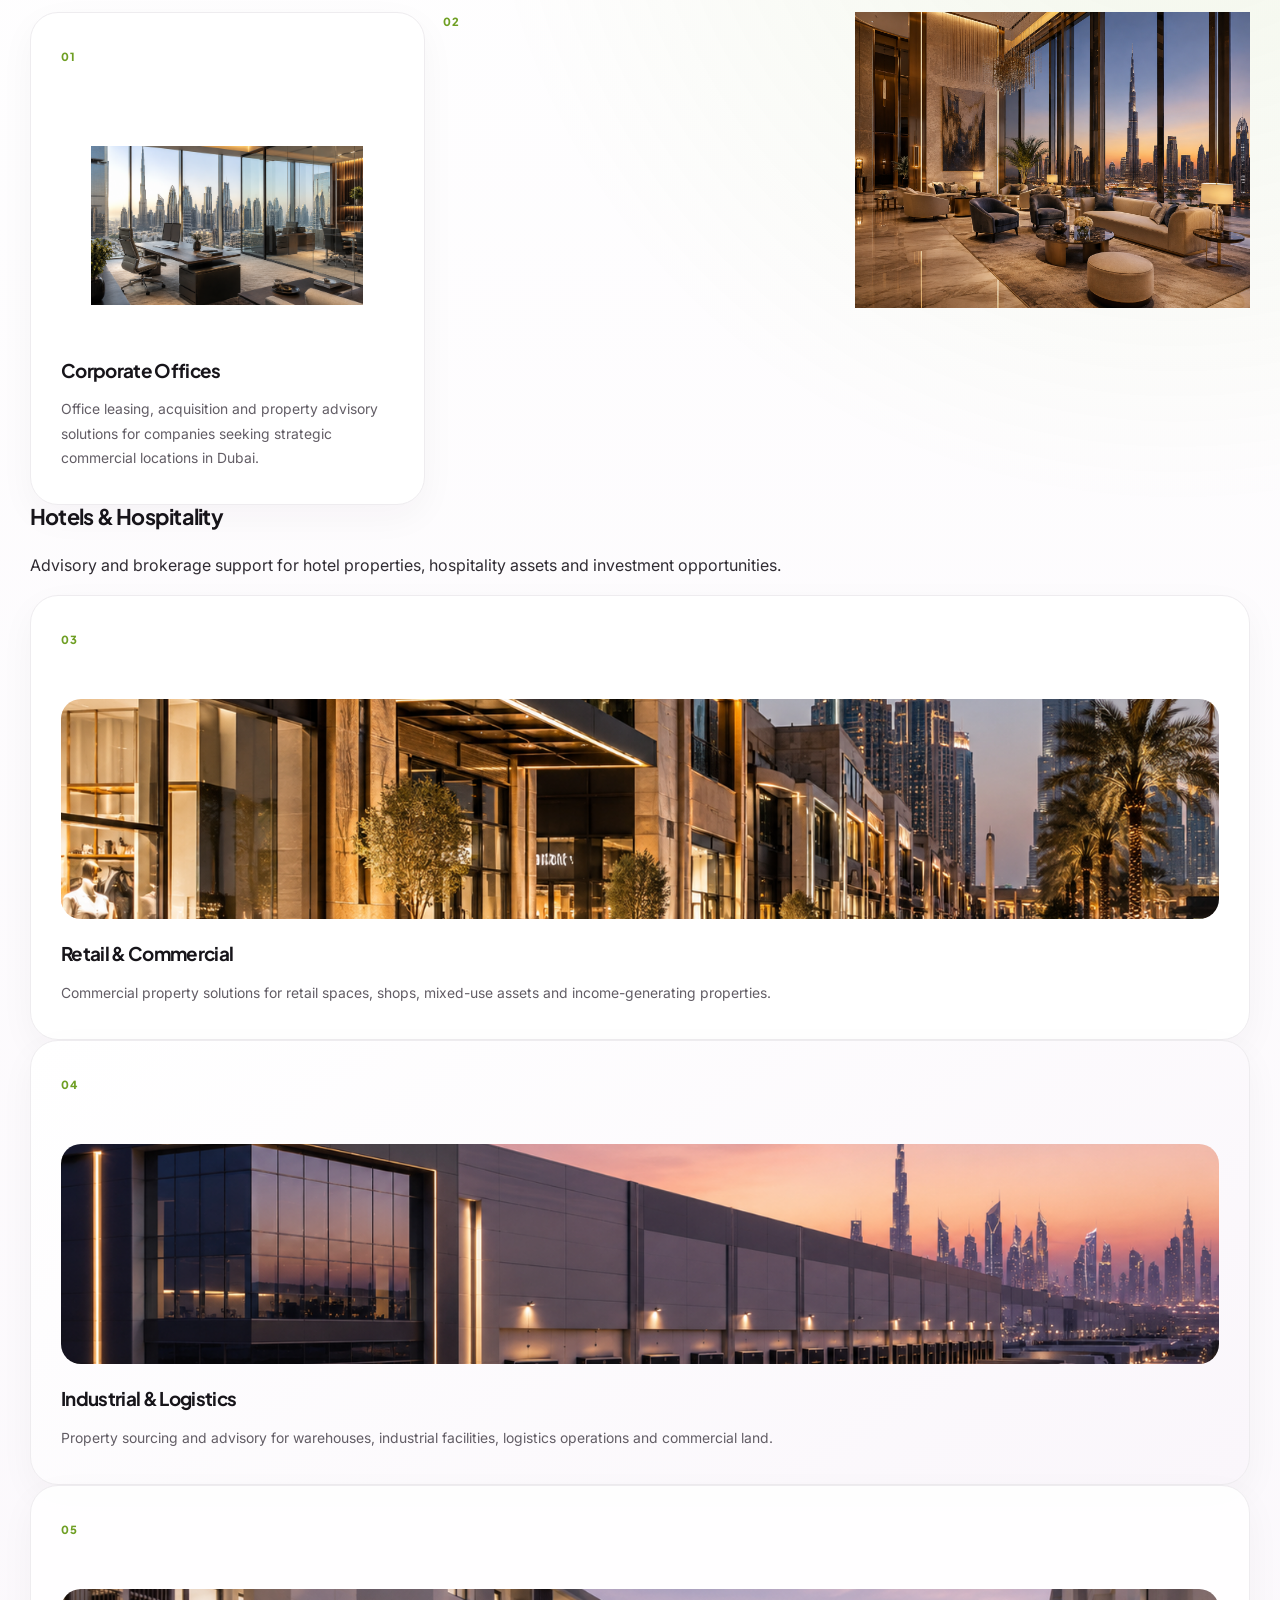
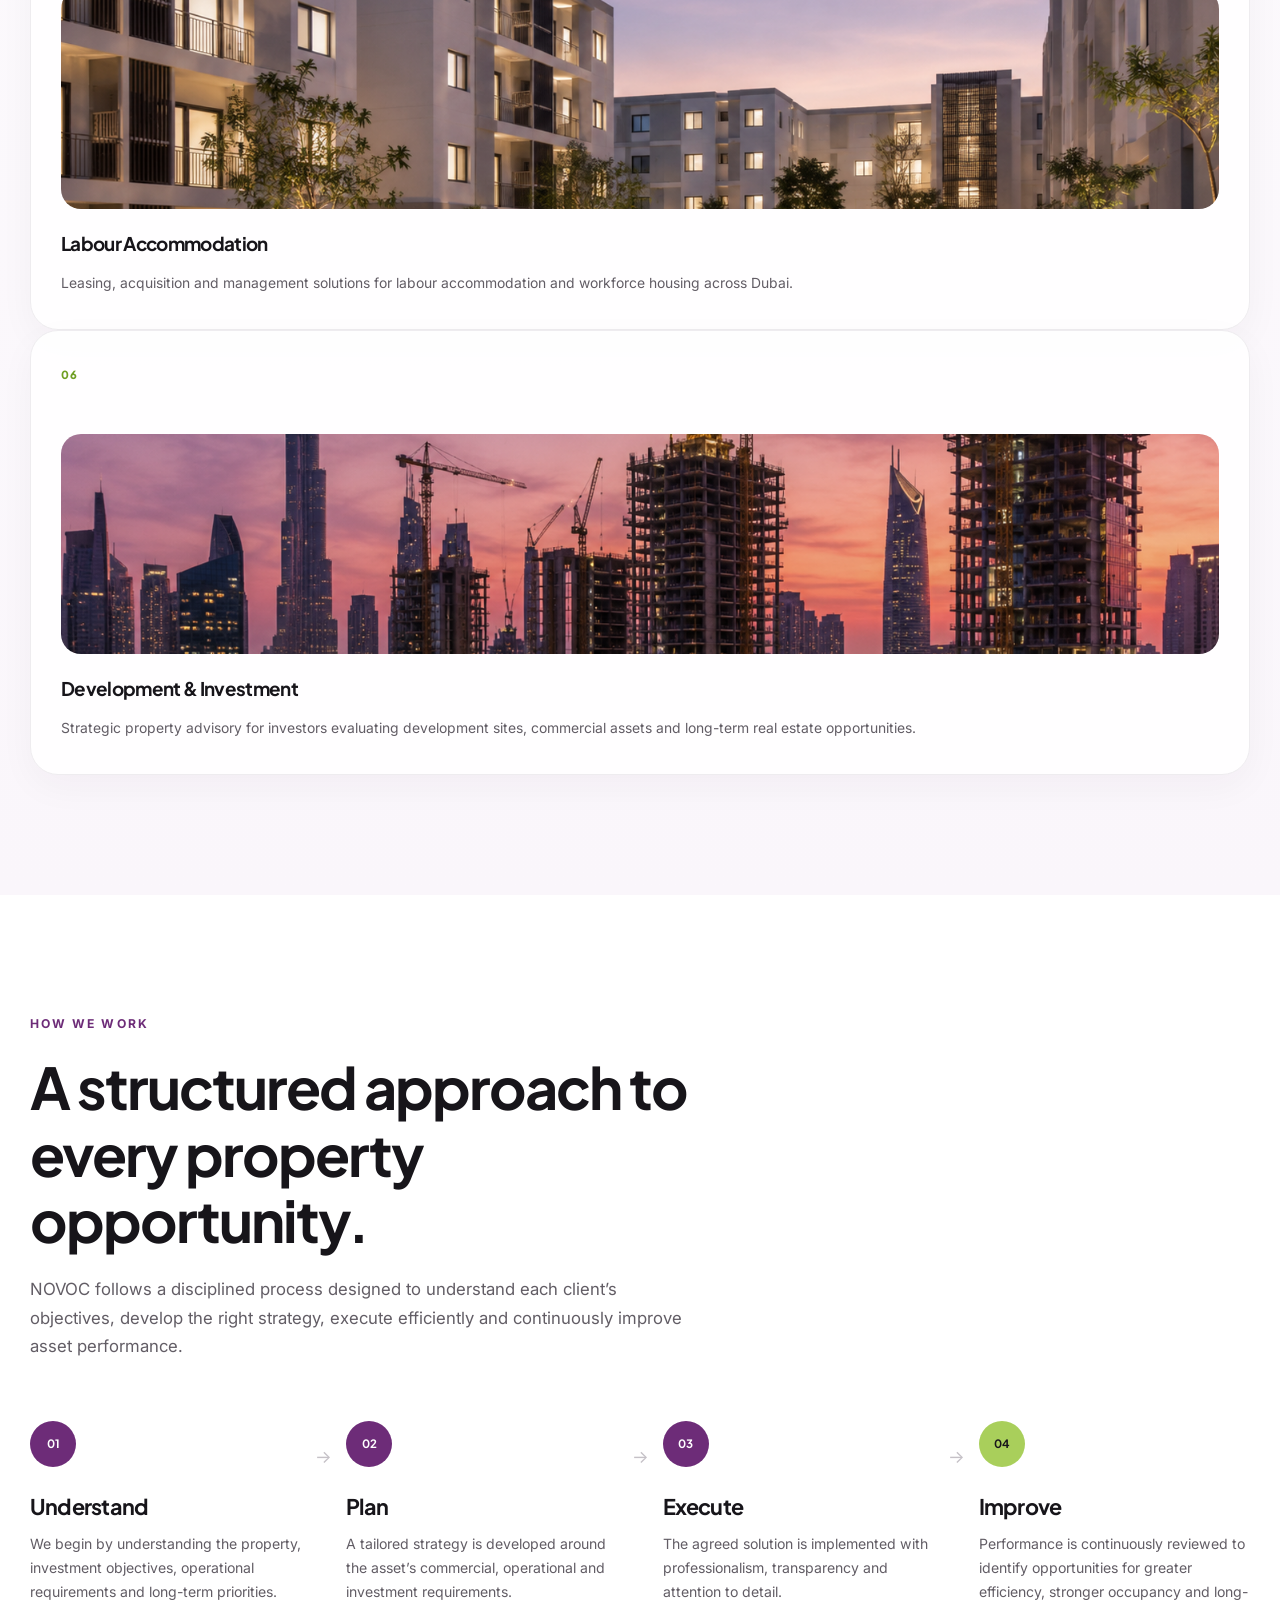
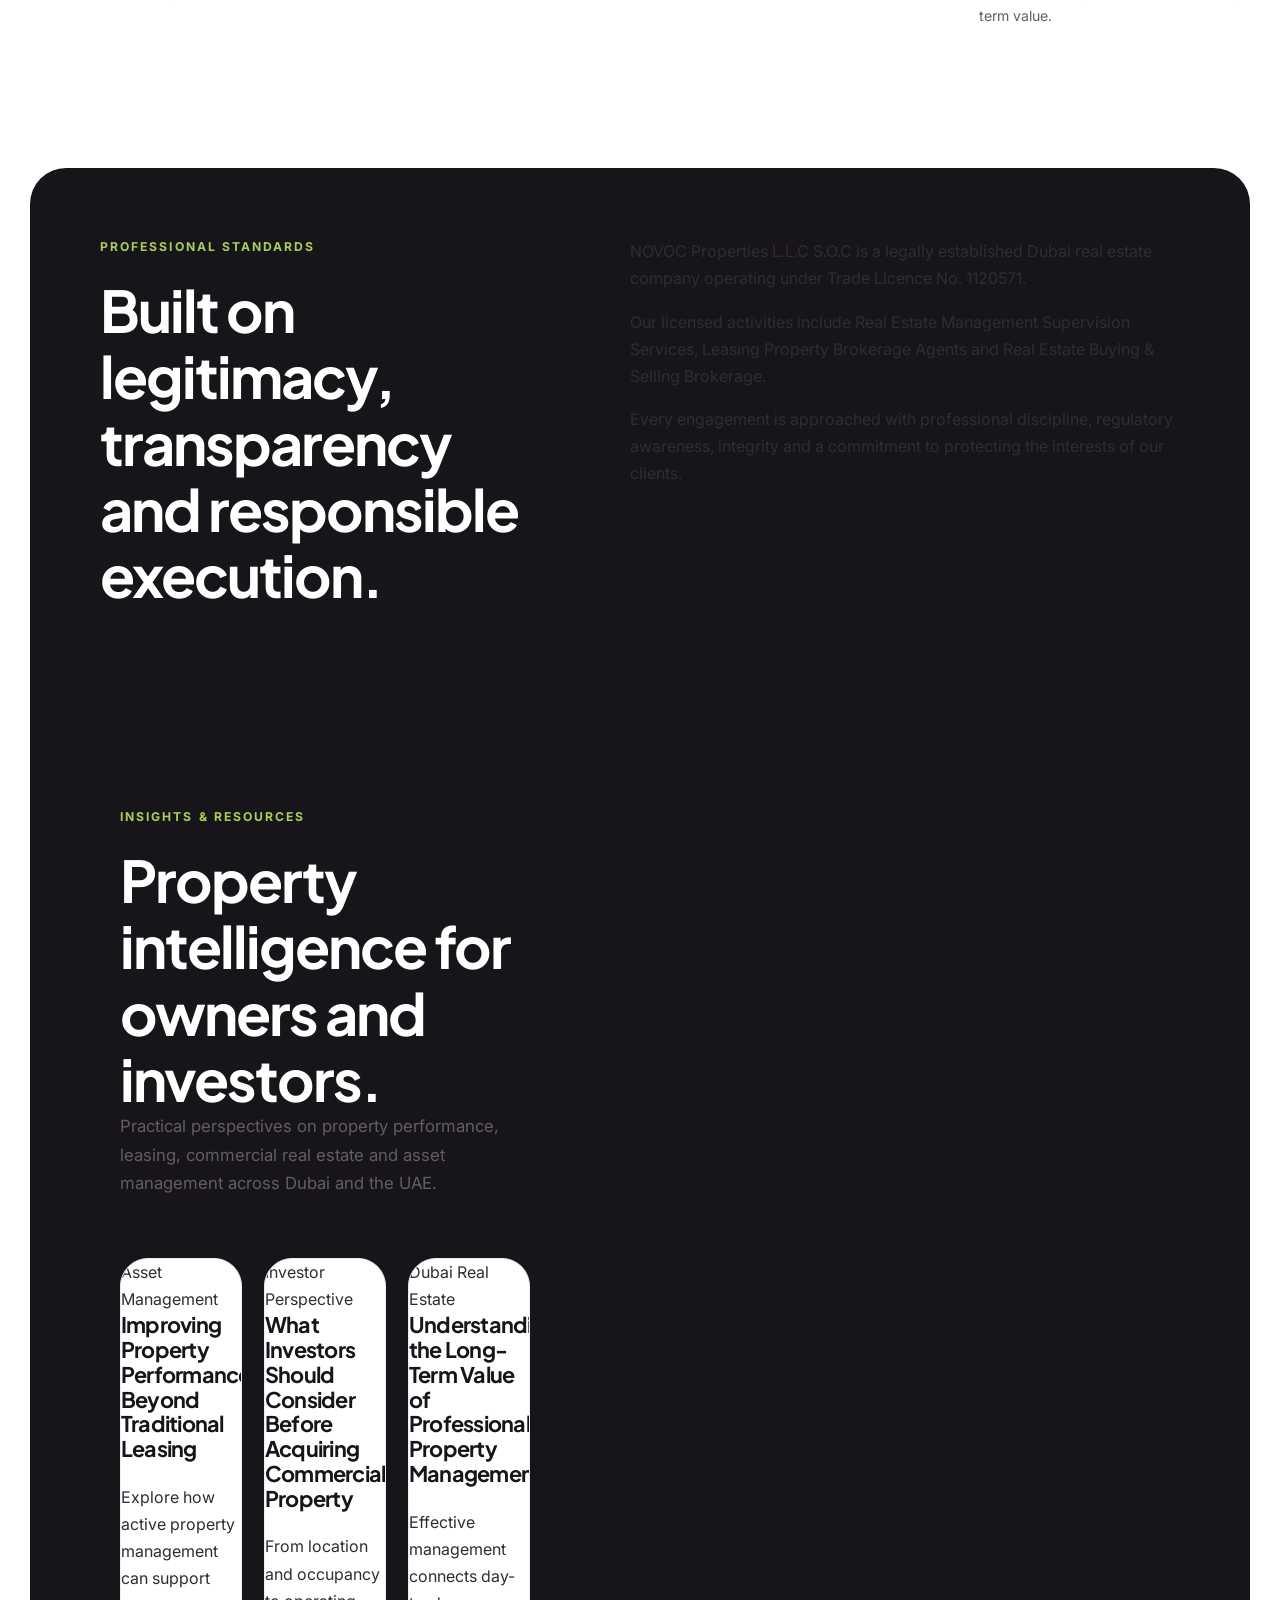
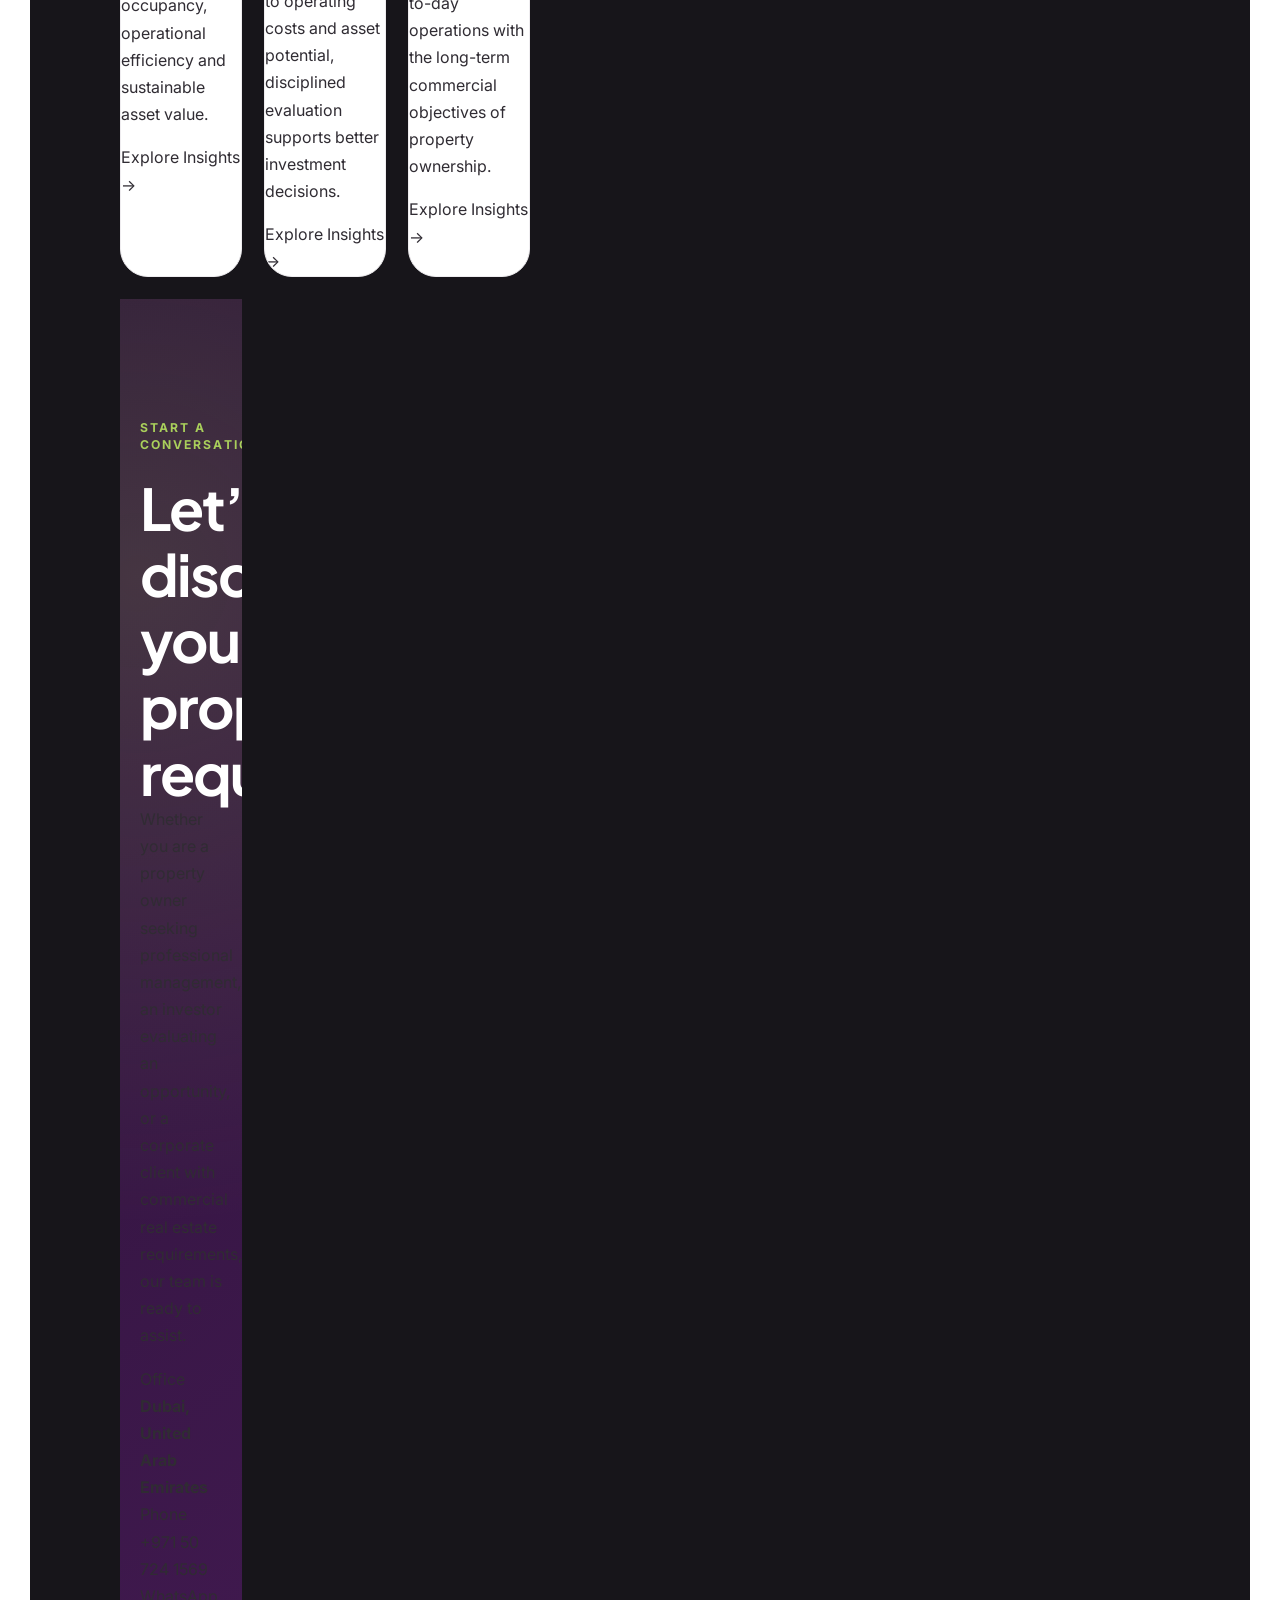
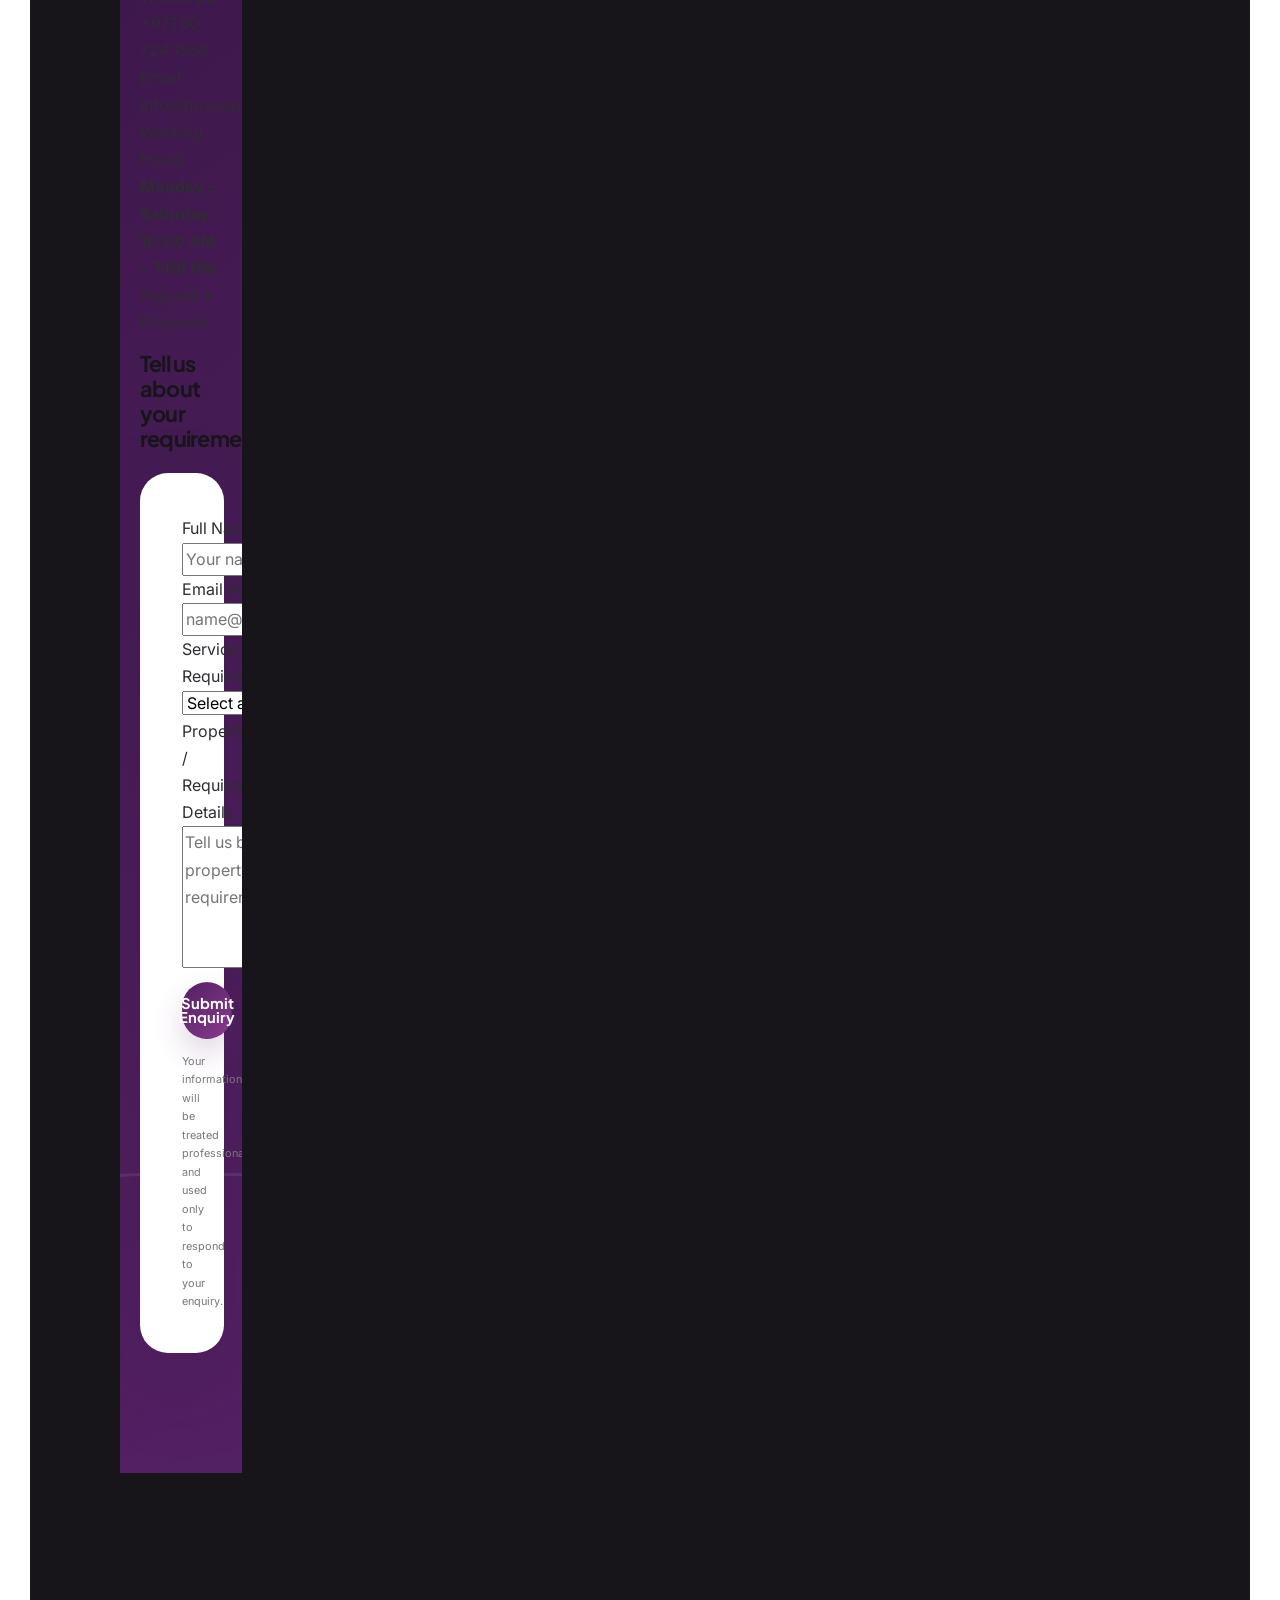
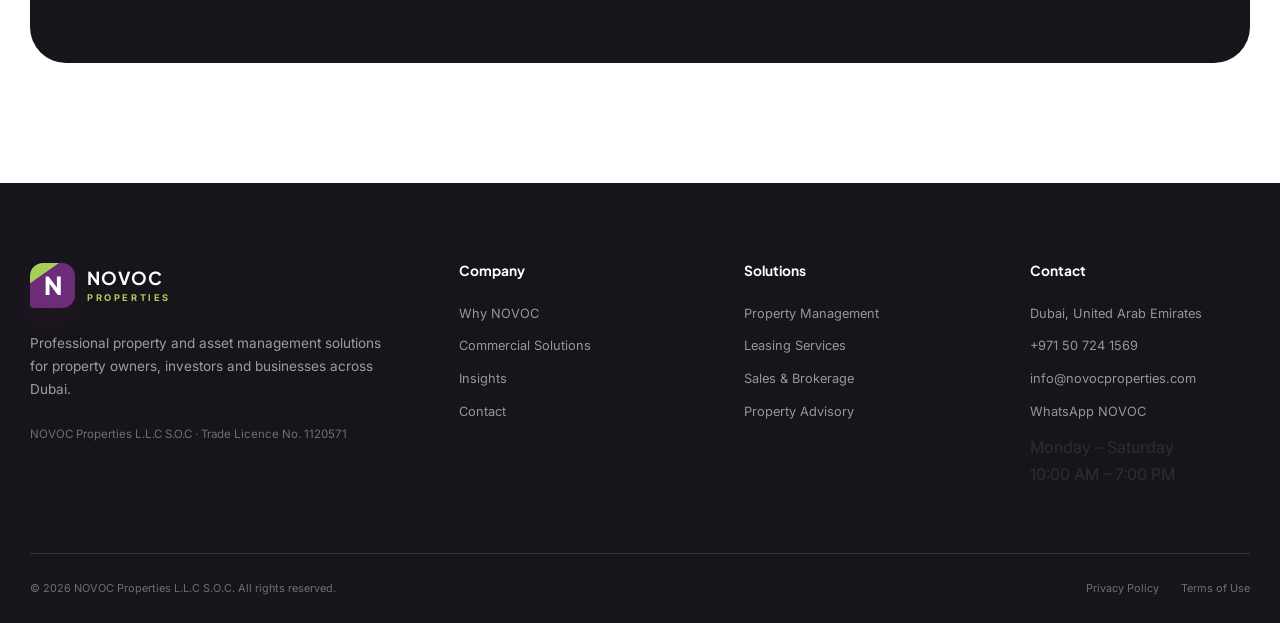
==== commit 62e92017: "Restore card 02 number" ====
--- a/index.html
+++ b/index.html
@@ -437,9 +437,7 @@
 
 
       <!-- 02 -->
-      <article class="industry-card">
-
-       <div class="industry-image">
+     <span class="industry-number">02</span>
   <img src="images/hotel-hospitality.png" alt="Hotel and hospitality property in Dubai">
 </div>
 
--- a/css/style.css
+++ b/css/style.css
@@ -2042,4 +2042,14 @@
   height: 100%;
   display: block;
   object-fit: cover;
-}
+  object-position: center;
+}
+
+.industry-card {
+  display: flex;
+  flex-direction: column;
+}
+
+.industry-card .industry-image {
+  margin-top: 18px;
+}
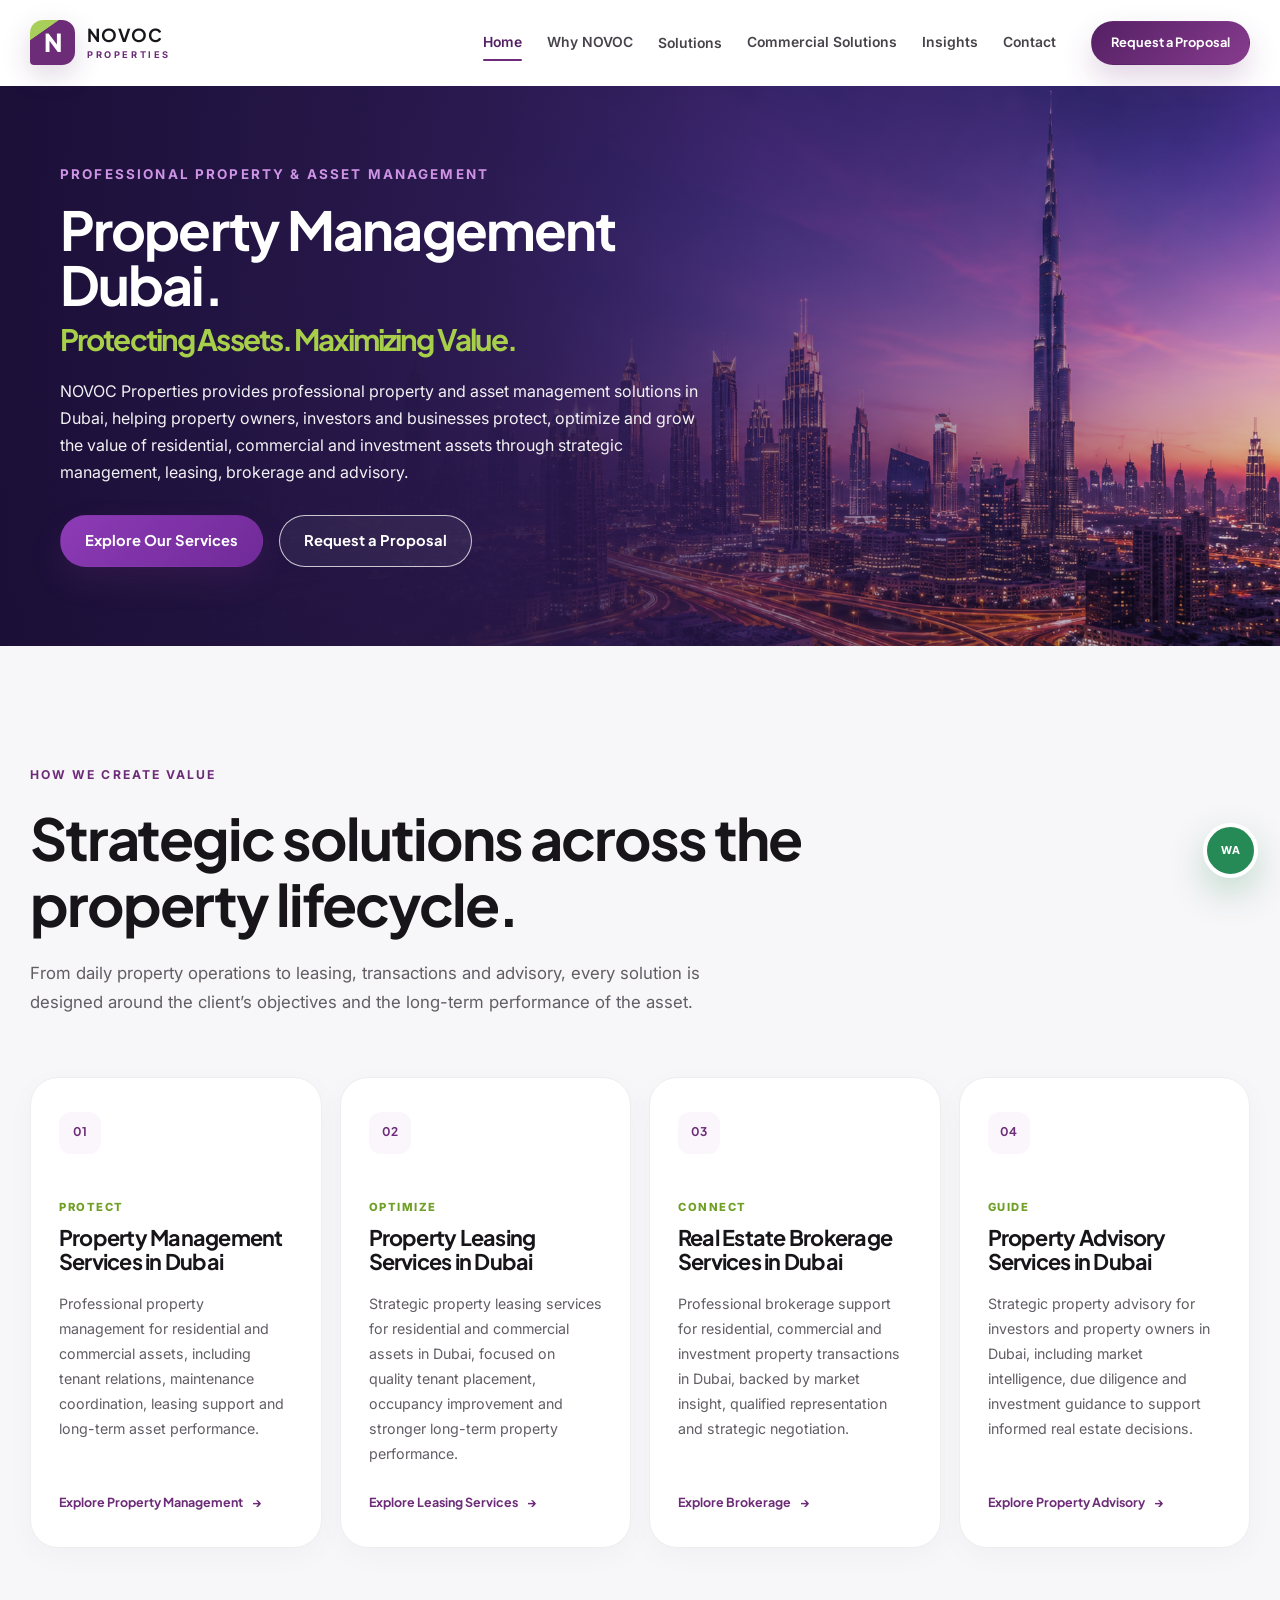
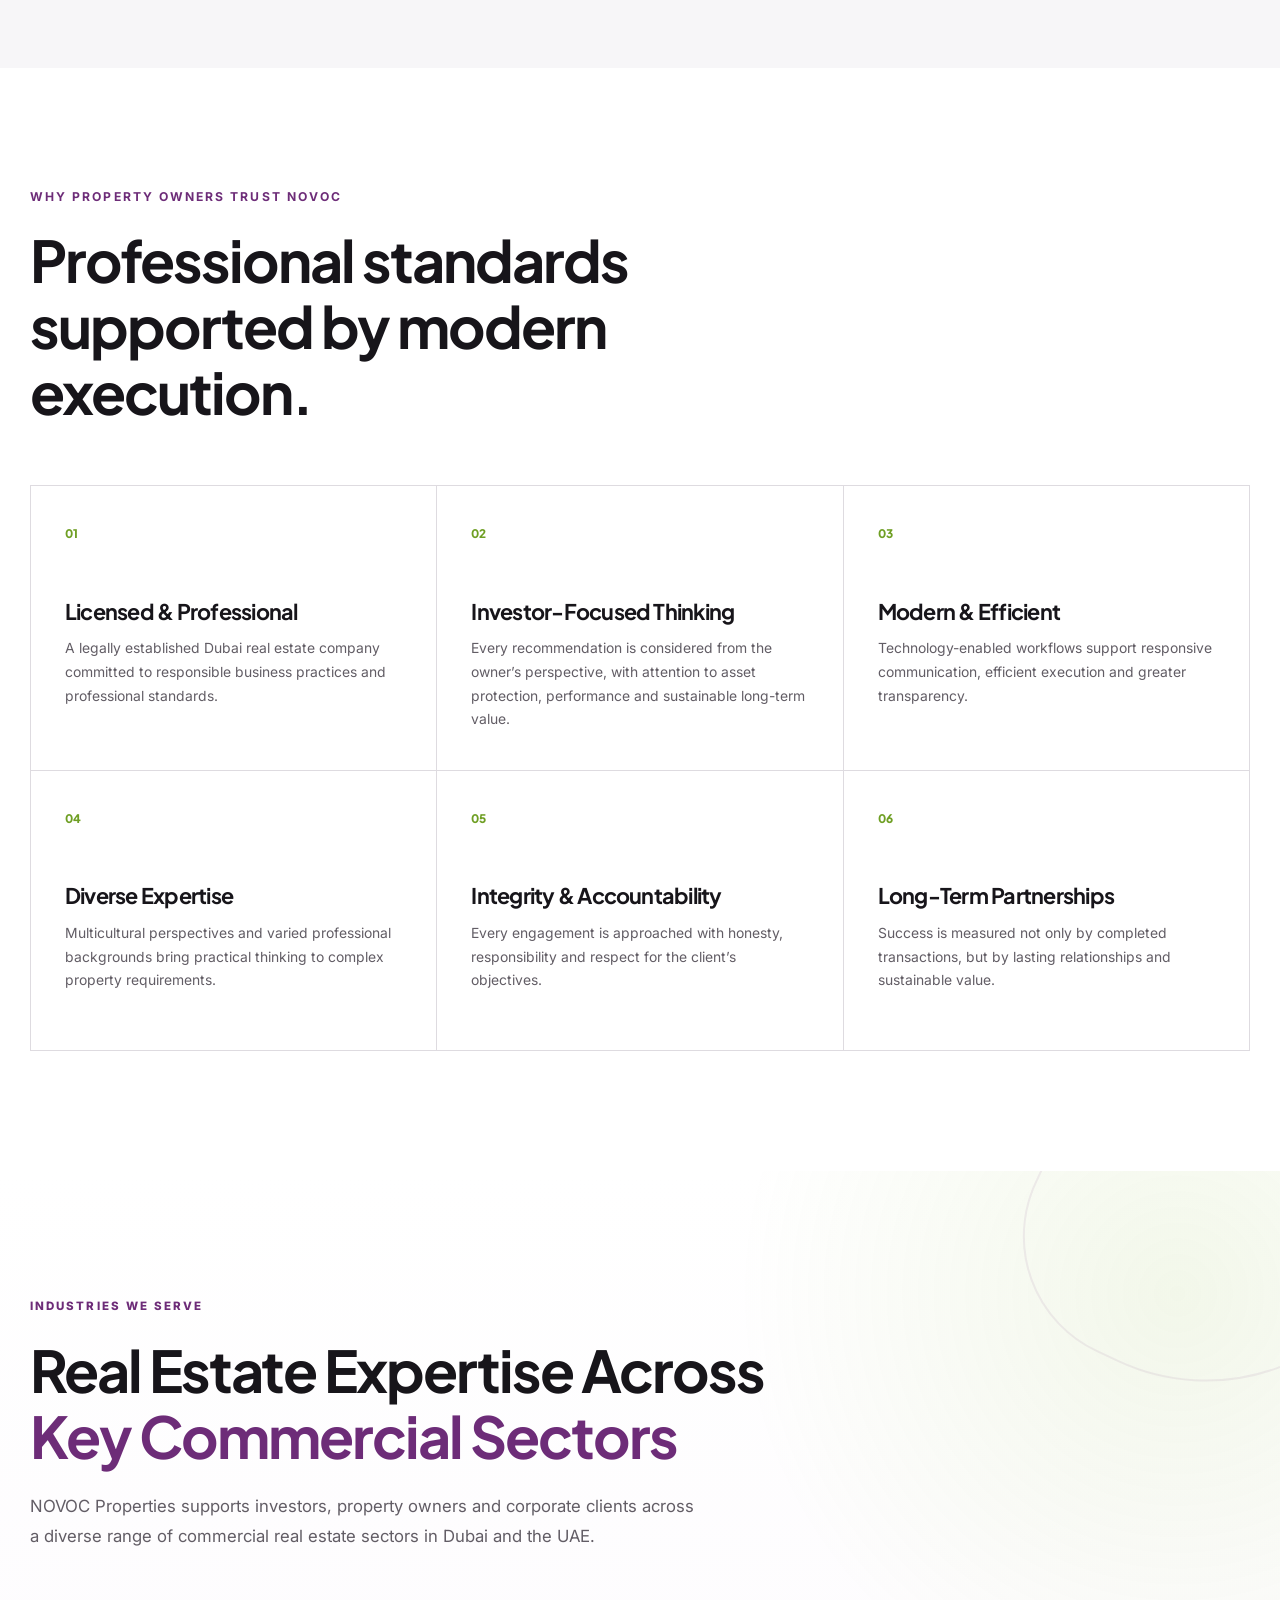
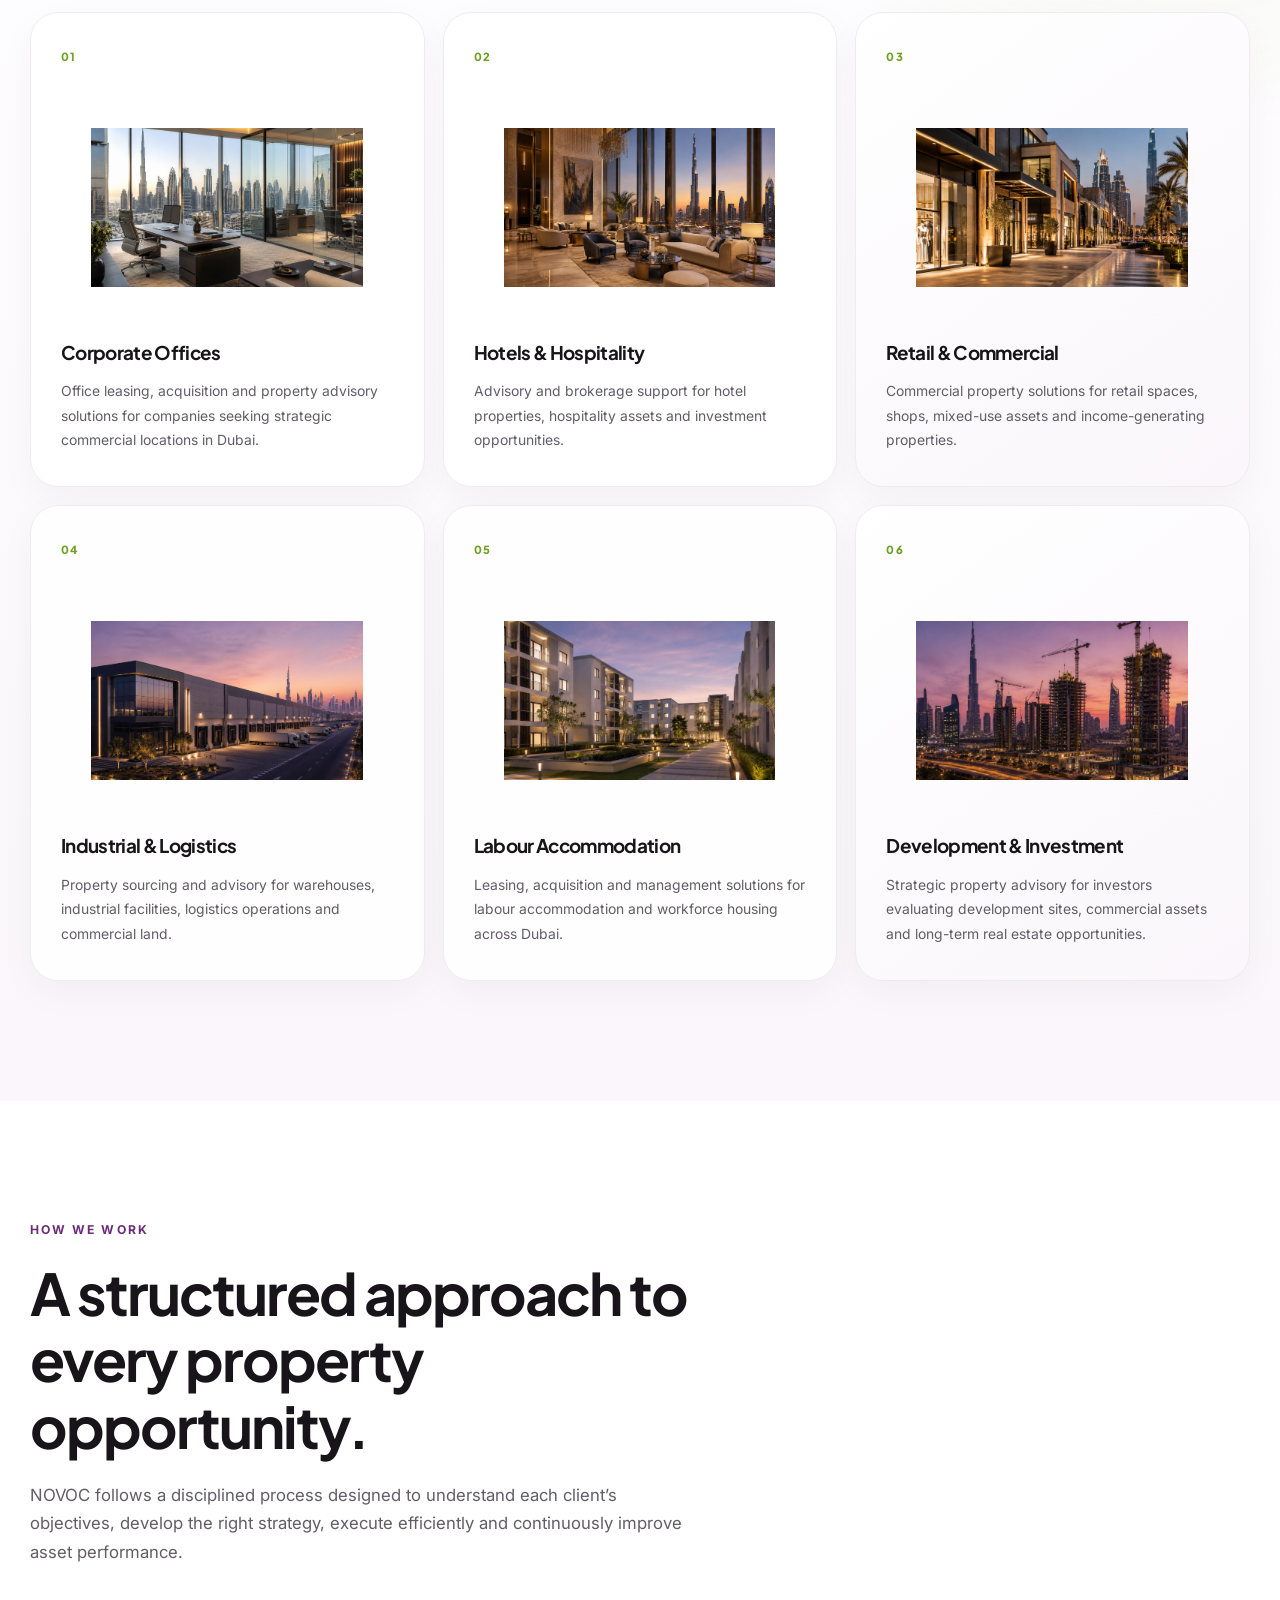
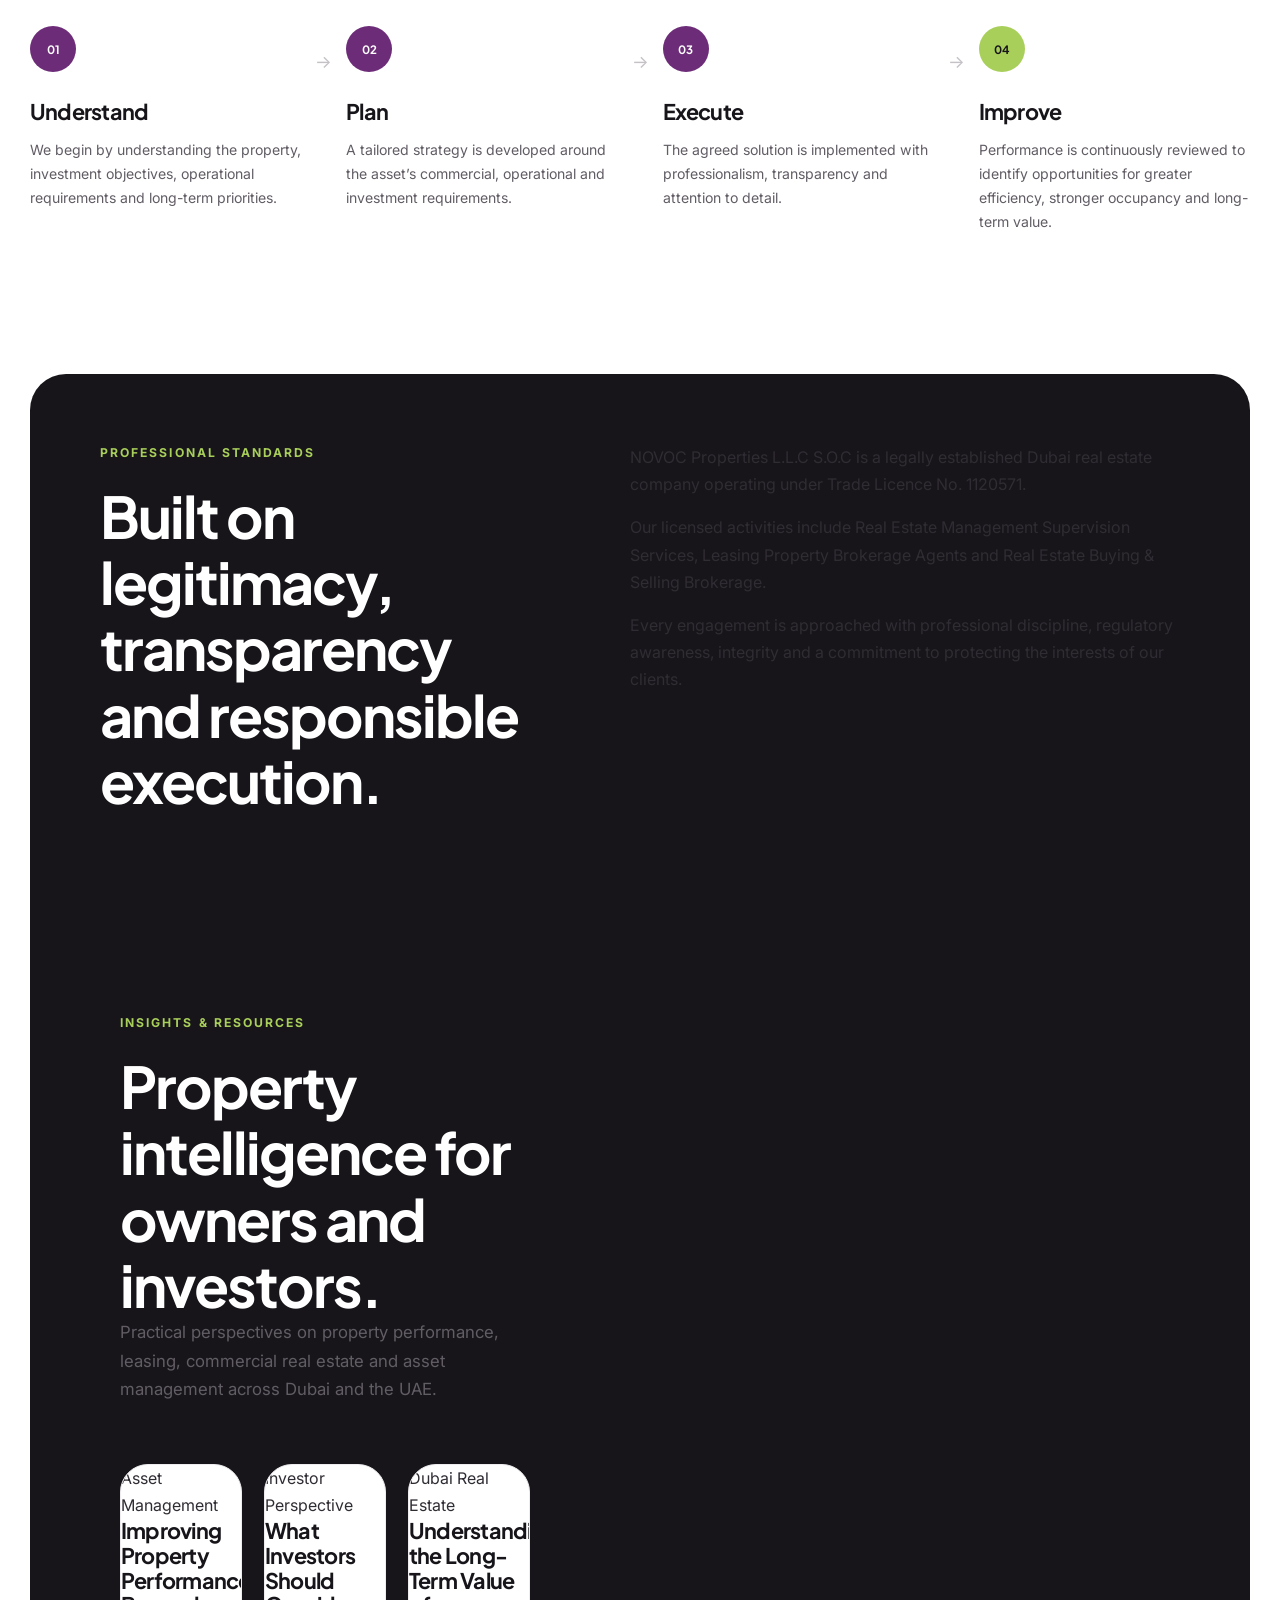
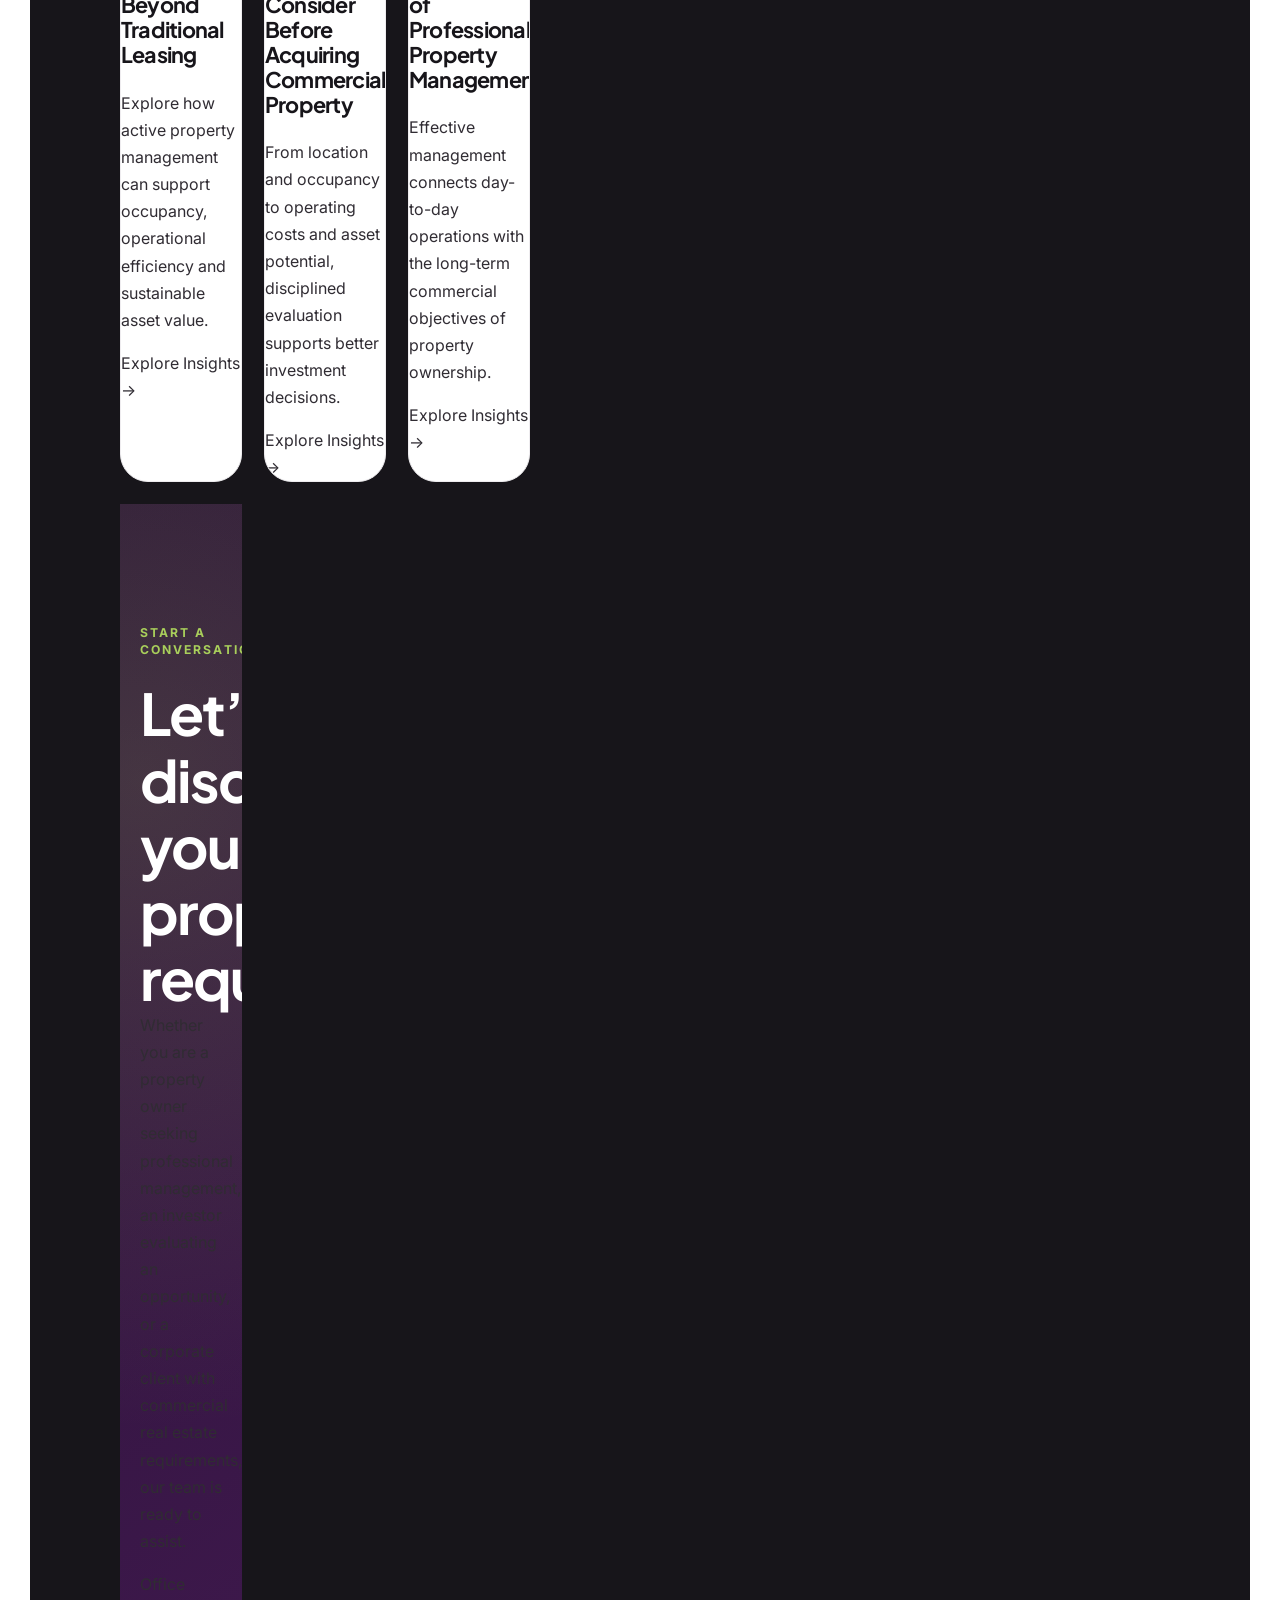
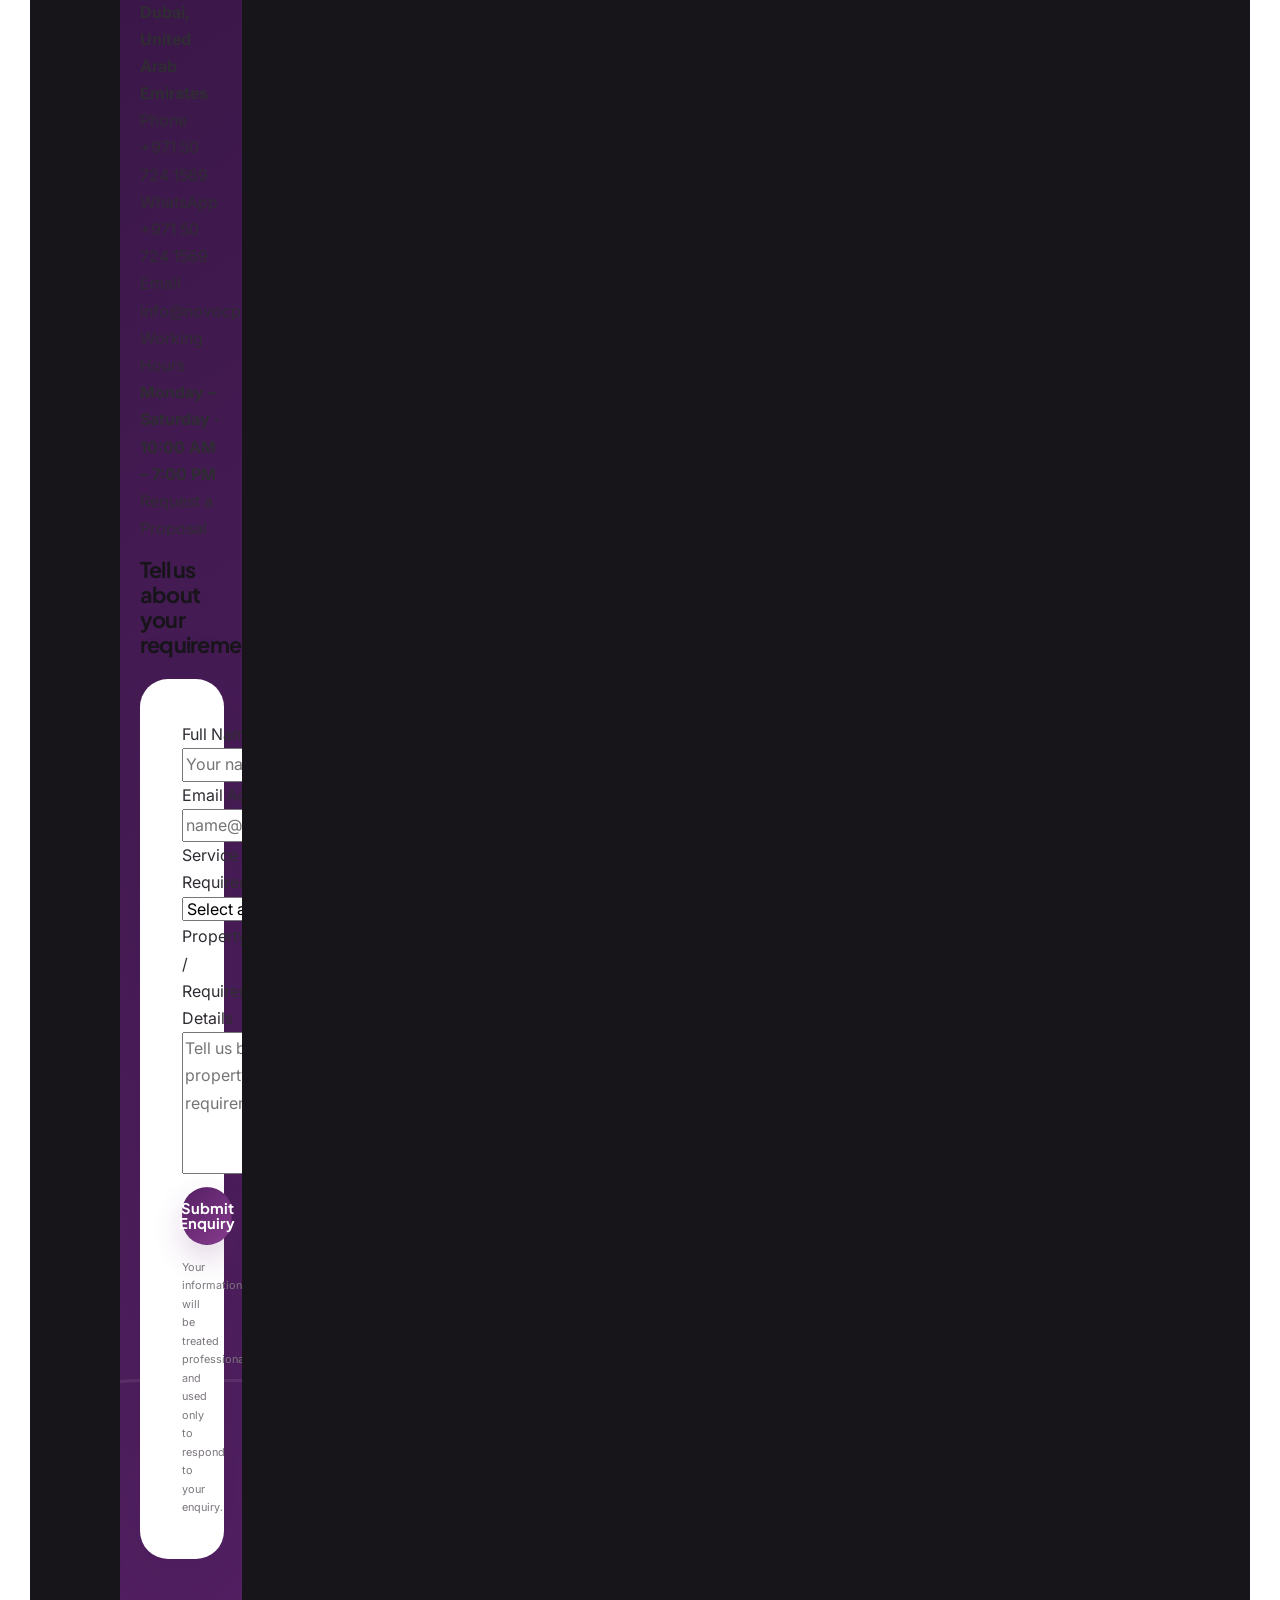
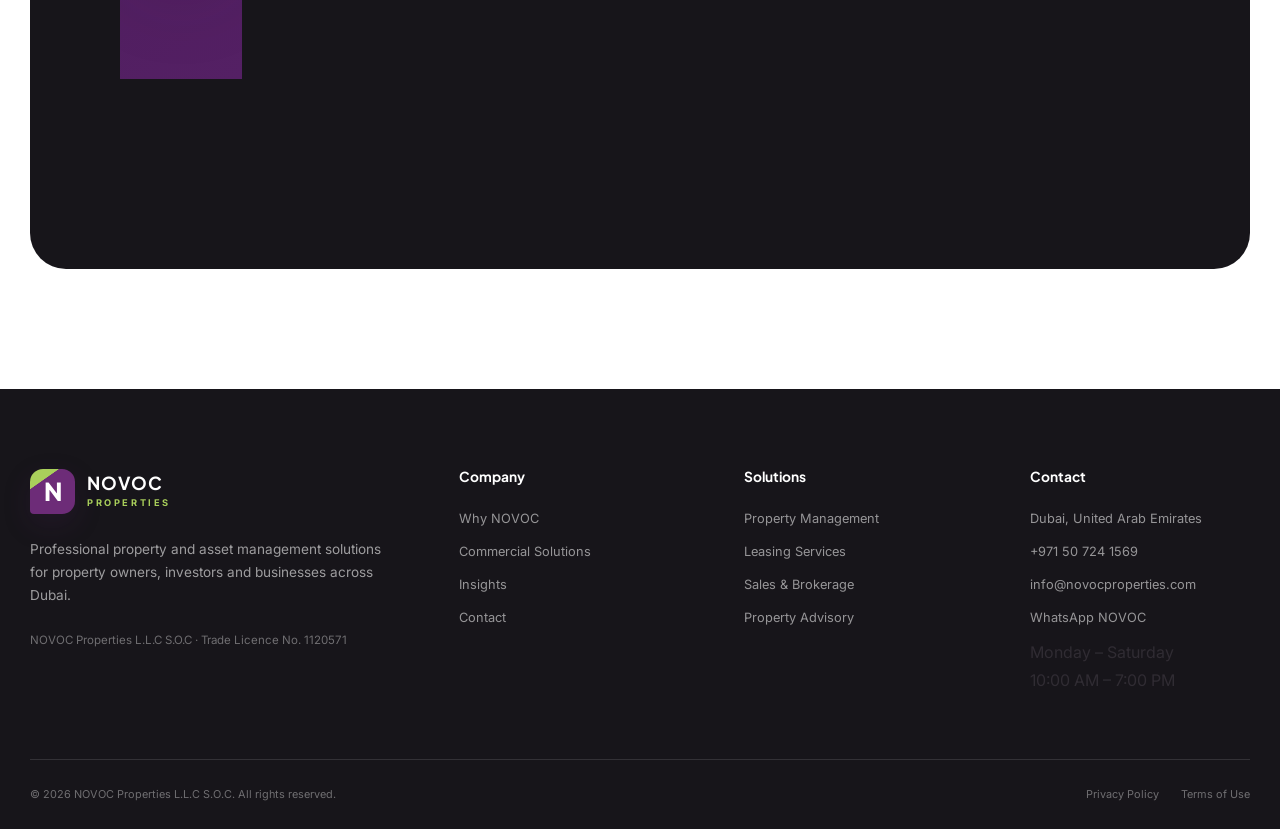
==== commit f3477bb2: "Fix hotel industry card structure" ====
--- a/index.html
+++ b/index.html
@@ -436,20 +436,23 @@
       </article>
 
 
-      <!-- 02 -->
-     <span class="industry-number">02</span>
-  <img src="images/hotel-hospitality.png" alt="Hotel and hospitality property in Dubai">
-</div>
-
-
-        <h3>Hotels &amp; Hospitality</h3>
-
-        <p>
-          Advisory and brokerage support for hotel properties,
-          hospitality assets and investment opportunities.
-        </p>
-
-      </article>
+    <!-- 02 -->
+<article class="industry-card">
+
+  <span class="industry-number">02</span>
+
+  <div class="industry-image">
+    <img src="images/hotel-hospitality.png" alt="Hotel and hospitality property in Dubai">
+  </div>
+
+  <h3>Hotels &amp; Hospitality</h3>
+
+  <p>
+    Advisory and brokerage support for hotel properties,
+    hospitality assets and investment opportunities.
+  </p>
+
+</article>
 
 
       <!-- 03 -->
--- a/css/style.css
+++ b/css/style.css
@@ -2045,11 +2045,3 @@
   object-position: center;
 }
 
-.industry-card {
-  display: flex;
-  flex-direction: column;
-}
-
-.industry-card .industry-image {
-  margin-top: 18px;
-}
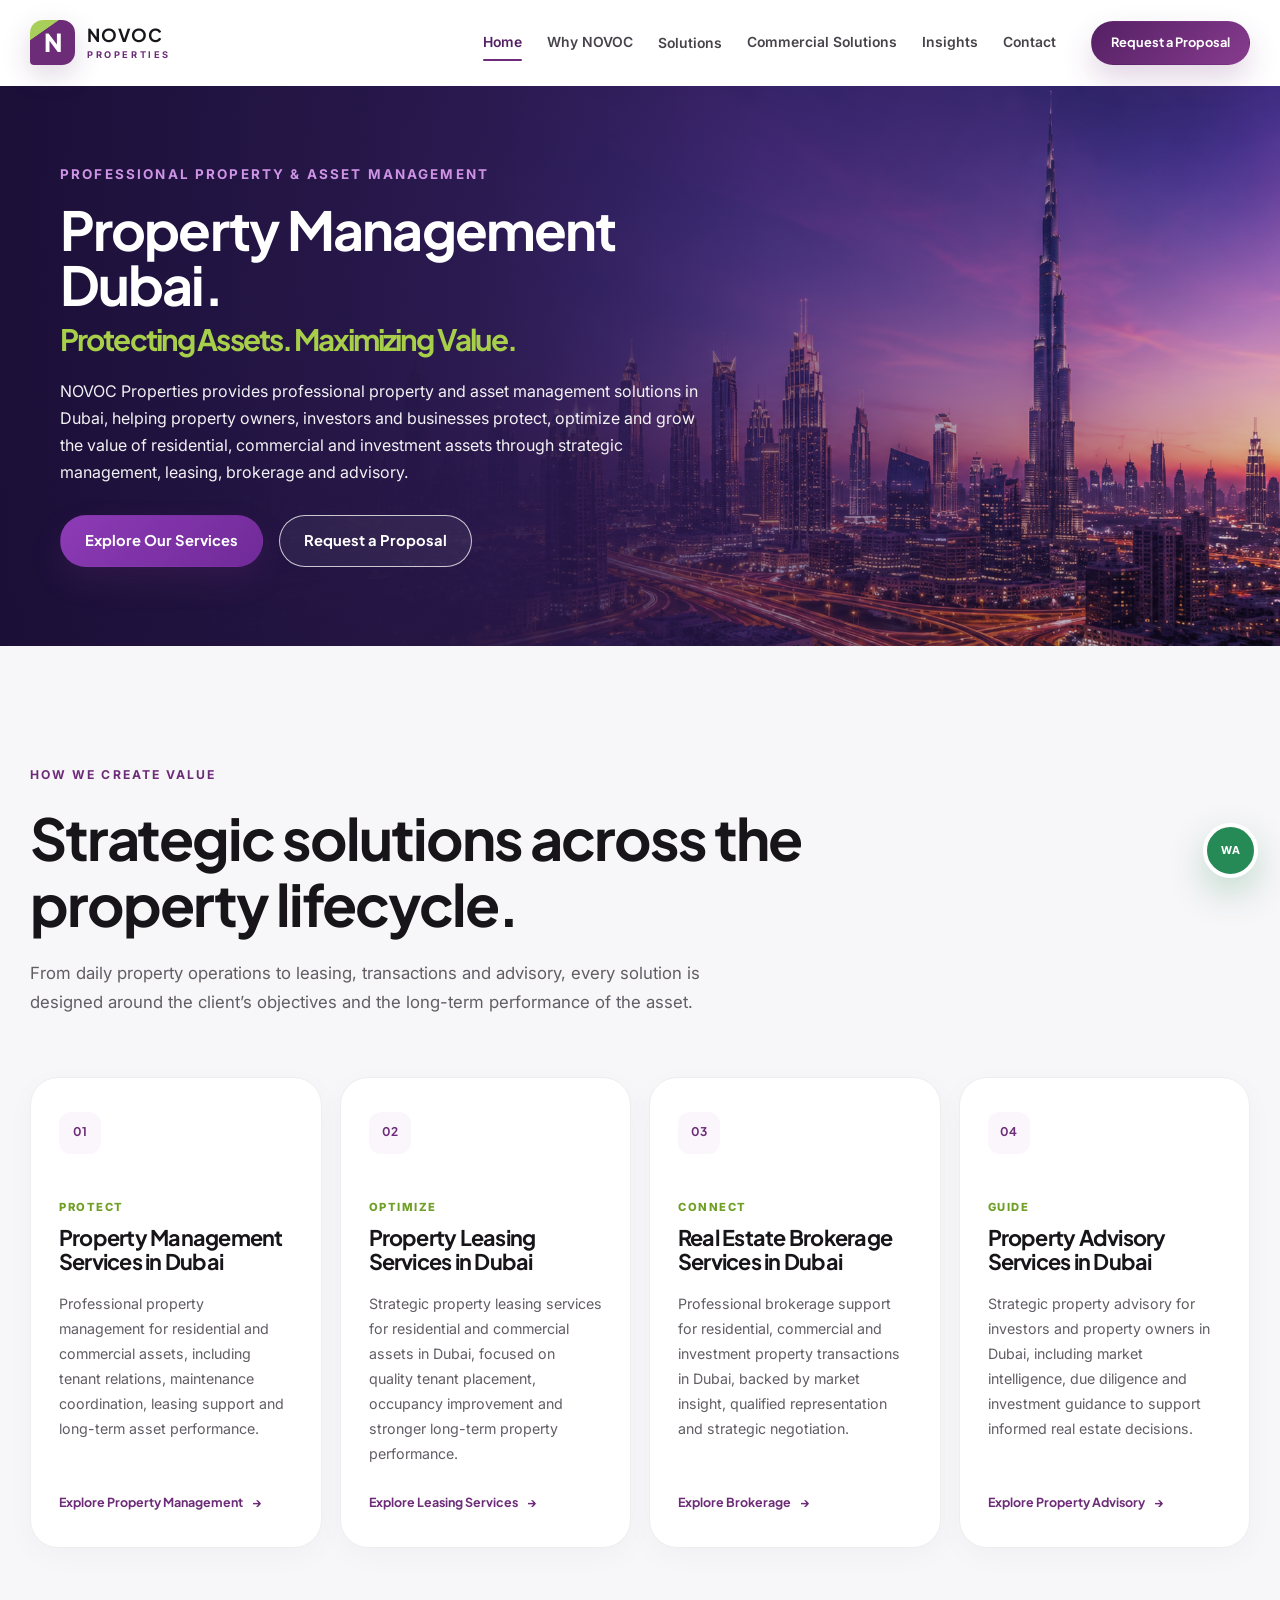
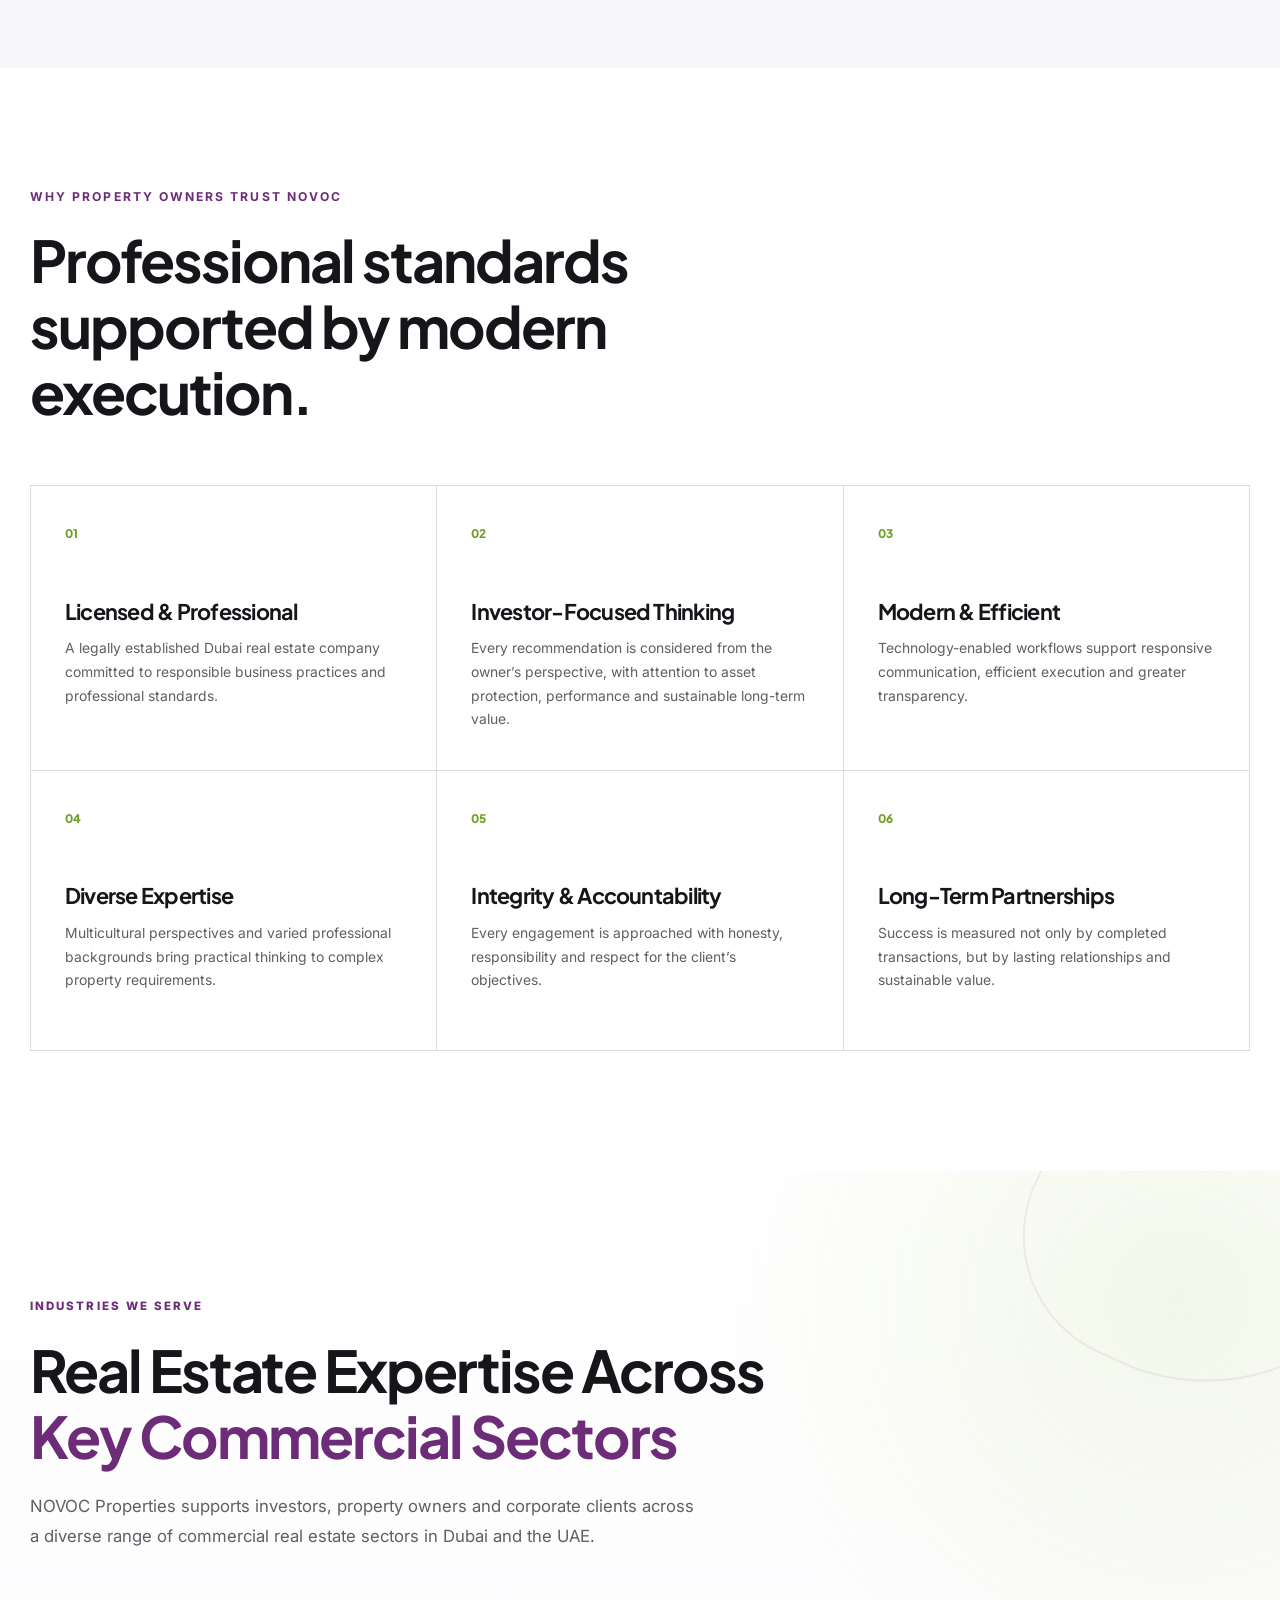
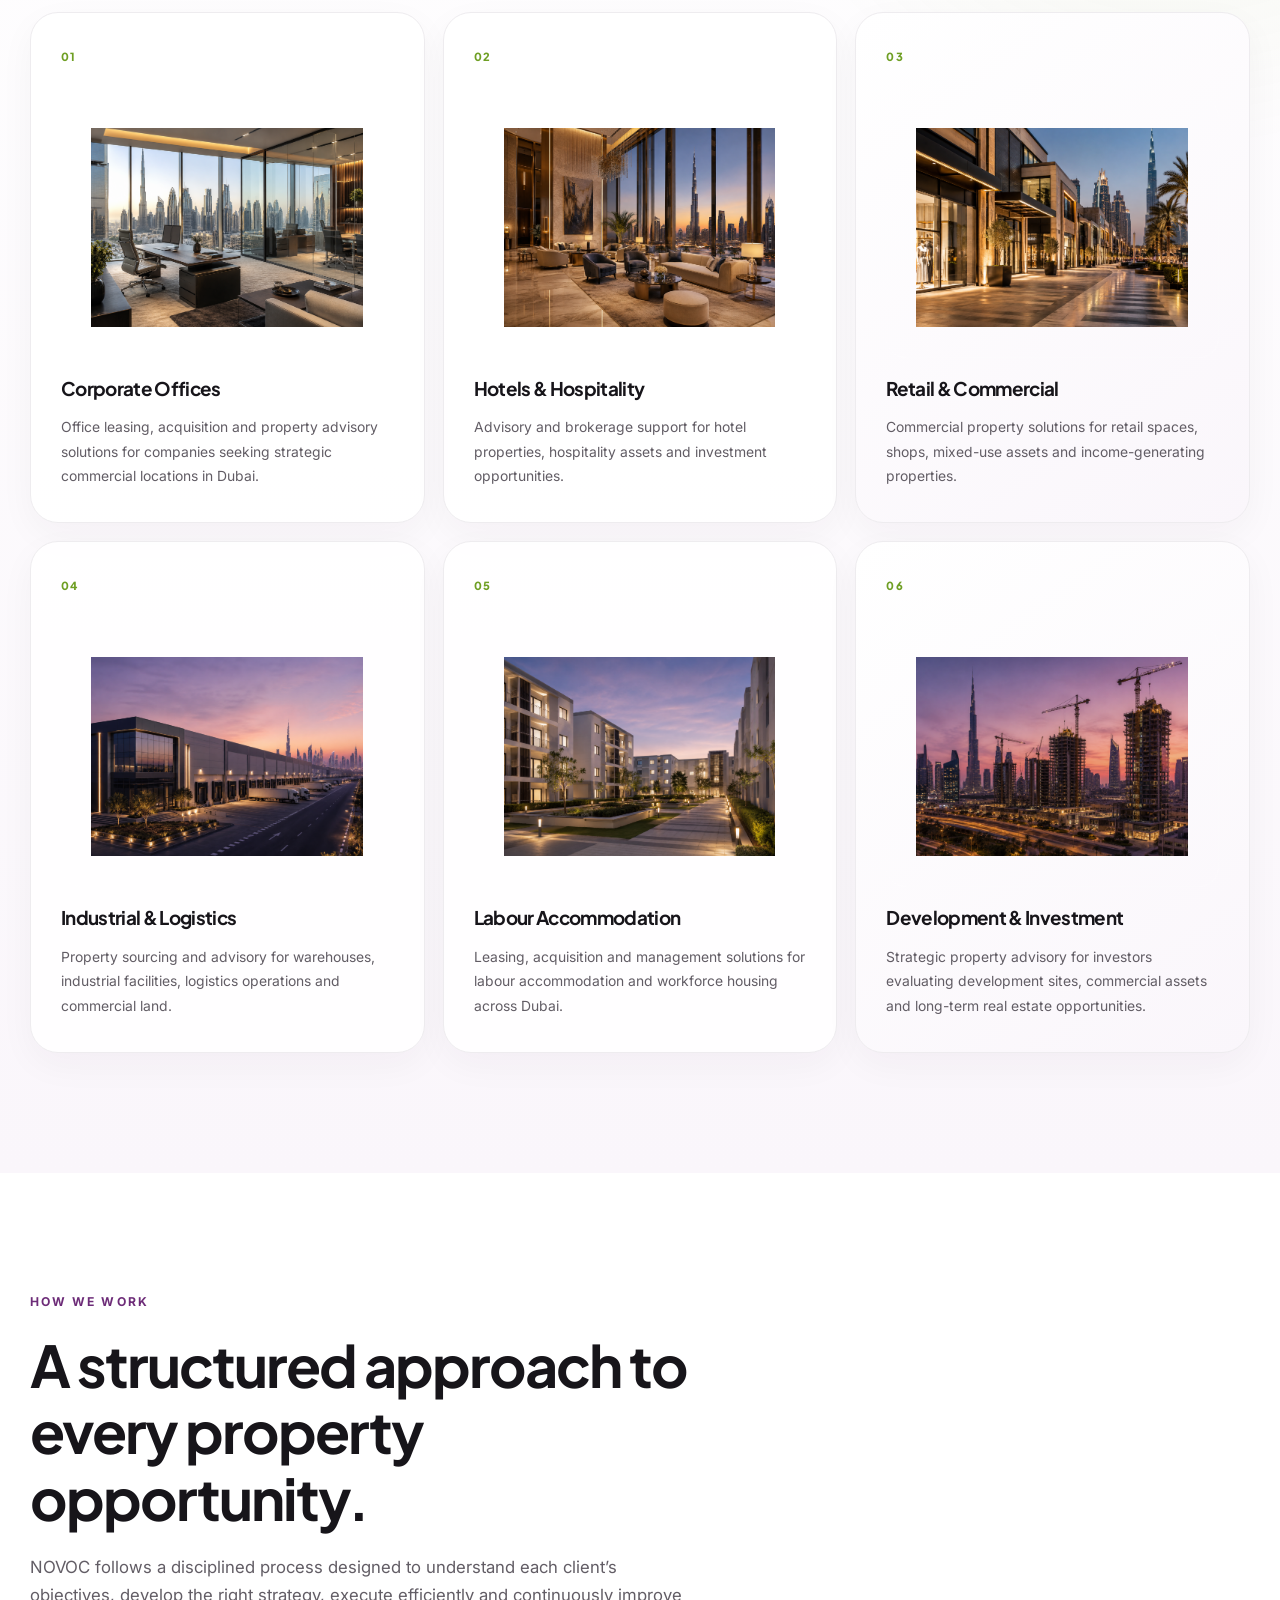
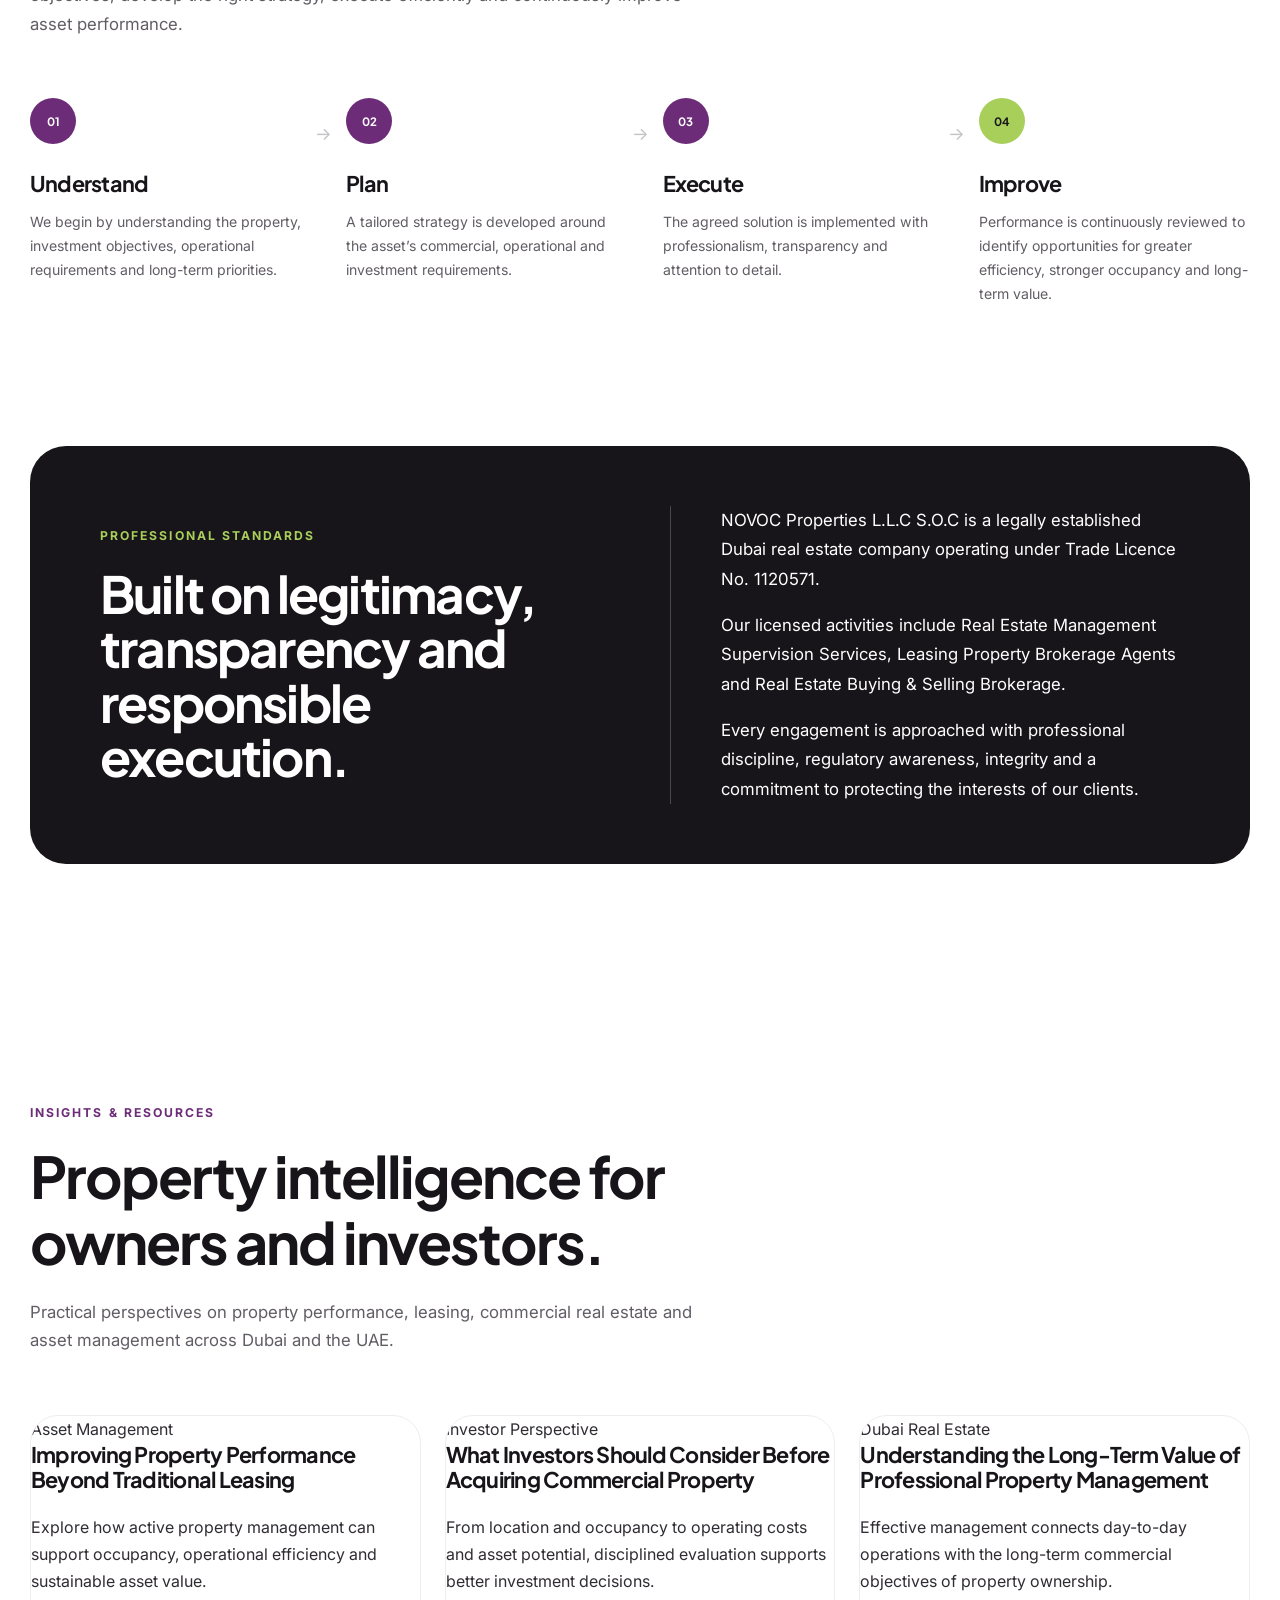
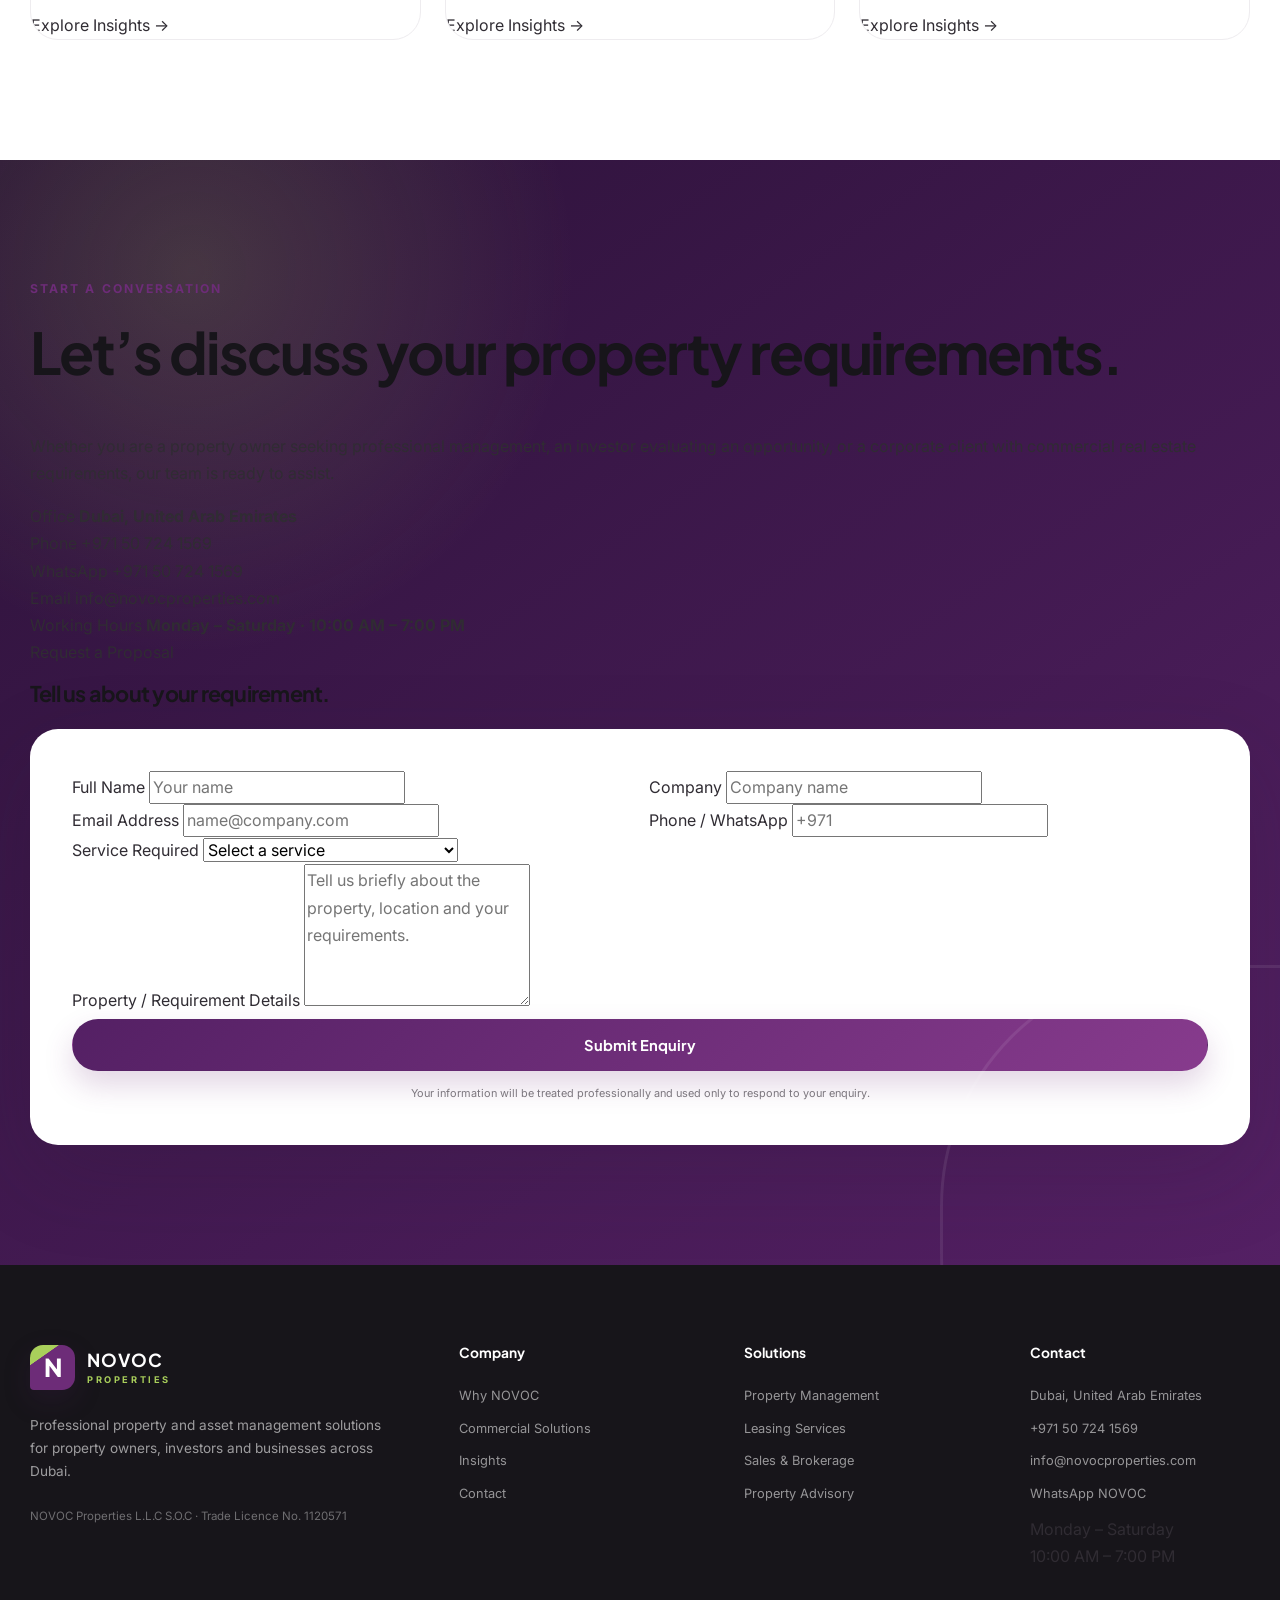
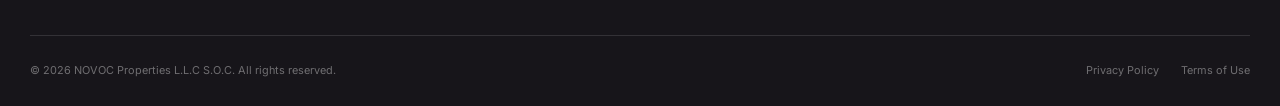
==== commit 27d5ea97: "Fix extra closing tags before footer" ====
--- a/index.html
+++ b/index.html
@@ -632,6 +632,9 @@
         interests of our clients.
       </p>
     </div>
+    </div>
+</div>
+</section>
 <!-- =========================================================
      INSIGHTS & RESOURCES
 ========================================================= -->
@@ -699,6 +702,9 @@
 
         <a href="insights.html">Explore Insights →</a>
       </article> 
+          </div>
+  </div>
+</section>
       <!-- =========================================================
      REQUEST A PROPOSAL / CONTACT
 ========================================================= -->
@@ -859,13 +865,7 @@
 
   </div>
 </section>
-
-    </div>
-
-  </div>
-</section>
-  </div>
-</section>
+ 
 <!-- =========================================================
      FOOTER
 ========================================================= -->
--- a/css/style.css
+++ b/css/style.css
@@ -1064,9 +1064,10 @@
 
 .standards-box {
   display: grid;
-  padding: 70px;
-  grid-template-columns: 0.9fr 1.1fr;
-  gap: 80px;
+  padding: 60px 70px;
+  grid-template-columns: 1fr 1fr;
+  gap: 60px;
+  align-items: center;
   background: var(--charcoal-950);
   border-radius: 36px;
 }
@@ -1074,6 +1075,9 @@
 .standards-box h2 {
   margin-bottom: 0;
   color: var(--white);
+  font-size: clamp(2.8rem, 4vw, 4.6rem);
+  line-height: 1.06;
+  max-width: 560px;
 }
 
 .standards-box .eyebrow {
@@ -1081,12 +1085,20 @@
 }
 
 .standards-box > div:last-child {
-  padding-left: 40px;
-  border-left: 1px solid rgba(255, 255, 255, 0.15);
+  padding-left: 50px;
+  border-left: 1px solid rgba(255, 255, 255, 0.22);
+  align-self: center;
 }
 
 .standards-box > div:last-child p {
-  color: rgba(255, 255, 255, 0.68);
+  color: #ffffff;
+  font-size: 1.05rem;
+  line-height: 1.75;
+}
+
+.standards-box > div:last-child p strong,
+.standards-box > div:last-child a {
+  color: #ffffff;
 }
 
 .standards-box > div:last-child p:last-child {
@@ -1097,8 +1109,9 @@
 
 .insights-grid {
   display: grid;
-  grid-template-columns: repeat(3, 1fr);
-  gap: 22px;
+  grid-template-columns: repeat(3, minmax(0, 1fr));
+  gap: 24px;
+  width: 100%;
 }
 
 .insight-card {
@@ -1109,6 +1122,8 @@
   transition:
     transform var(--transition),
     box-shadow var(--transition);
+min-width: 0;
+width: 100%;
 }
 
 .insight-card:hover {
@@ -1171,6 +1186,9 @@
 
 .insight-content {
   padding: 28px;
+  width: 100%;
+  min-width: 0;
+  box-sizing: border-box;
 }
 
 .insight-content > span {
@@ -1184,10 +1202,18 @@
 }
 
 .insight-content h3 {
-  min-height: 78px;
-  margin-bottom: 23px;
+  min-height: 0;
+  margin-bottom: 18px;
   font-size: 1.12rem;
   line-height: 1.42;
+  overflow-wrap: break-word;
+  word-break: normal;
+}
+
+.insight-content p {
+  font-size: 0.95rem;
+  line-height: 1.65;
+  overflow-wrap: break-word;
 }
 
 .insight-content a {
@@ -2031,8 +2057,8 @@
 
 .industry-image {
   width: 100%;
-  height: 220px;
-  margin: 18px 0 24px;
+  height: 260px;
+  margin: 10px 0 20px;
   overflow: hidden;
   border-radius: 20px;
 }
--- a/css/responsive.css
+++ b/css/responsive.css
@@ -711,3 +711,4 @@
   color: #ffffff !important;
   border: 1px solid rgba(255,255,255,0.75) !important;
 }
+
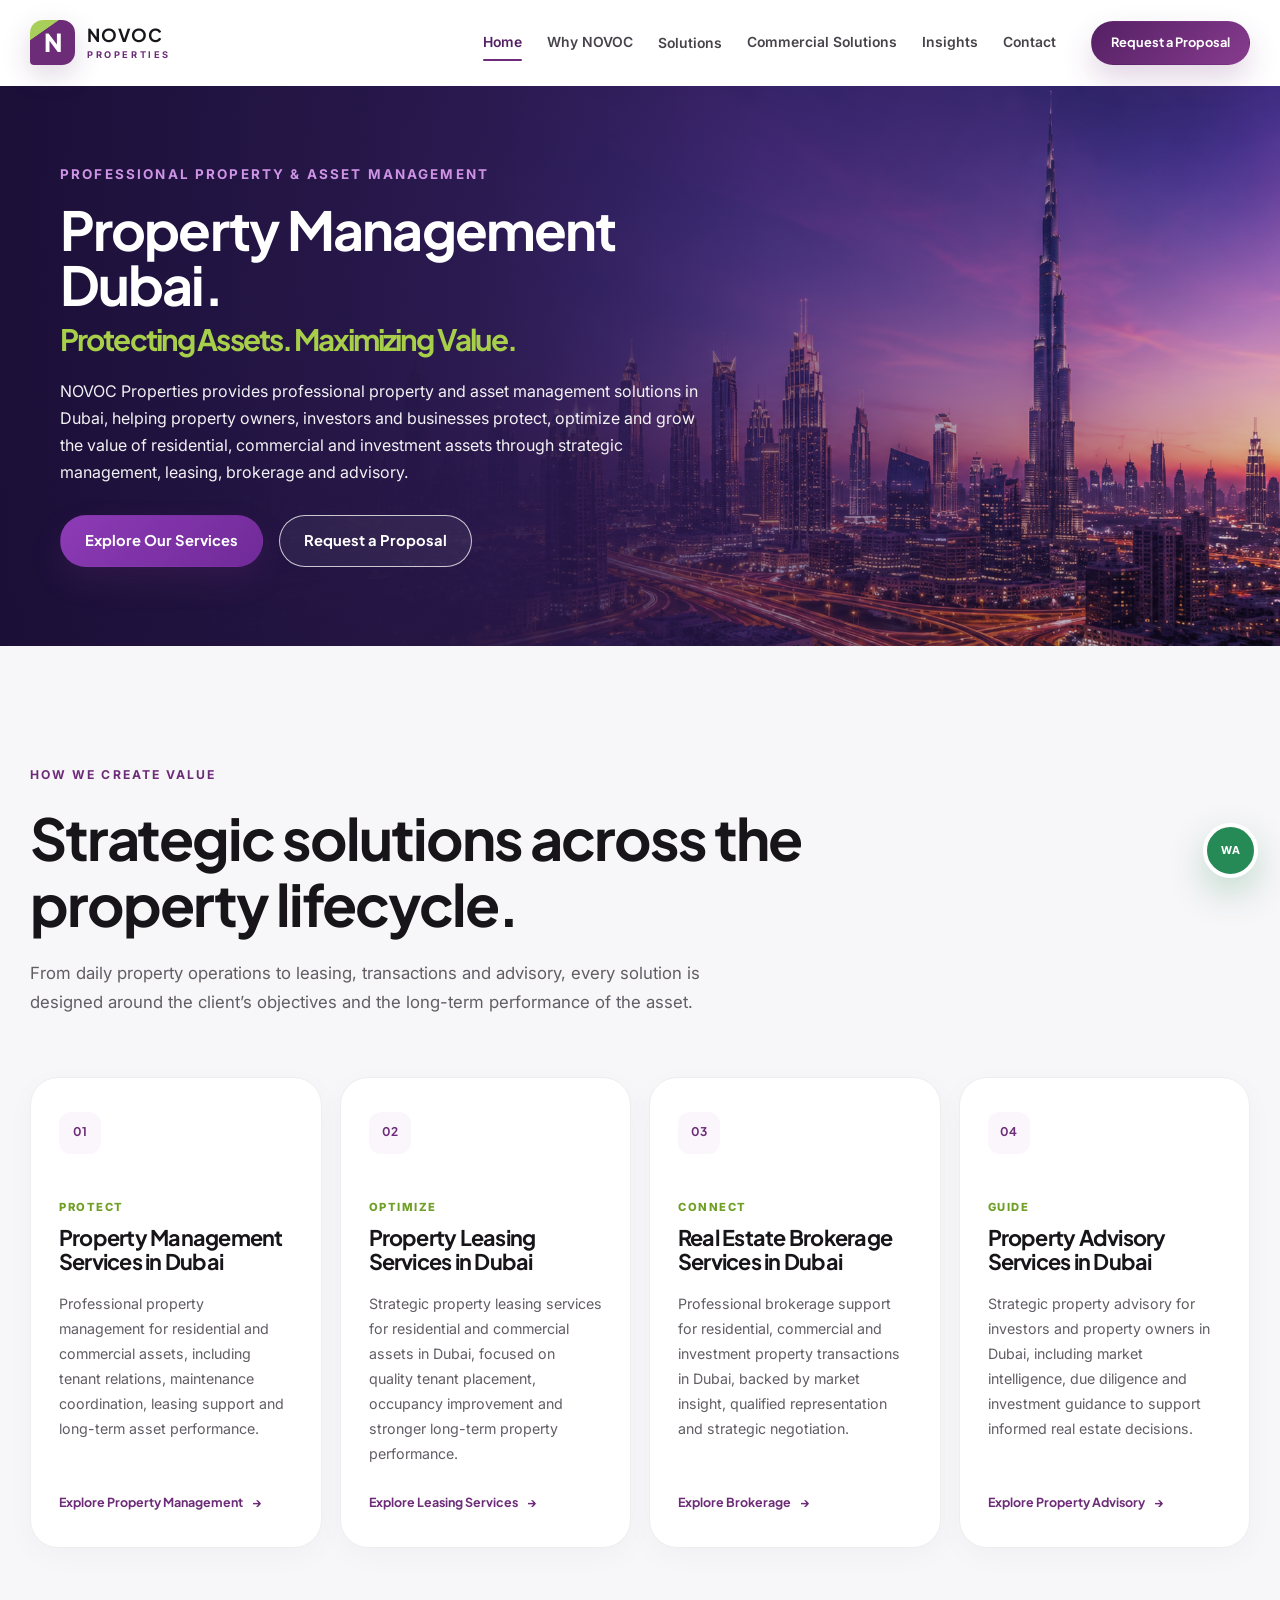
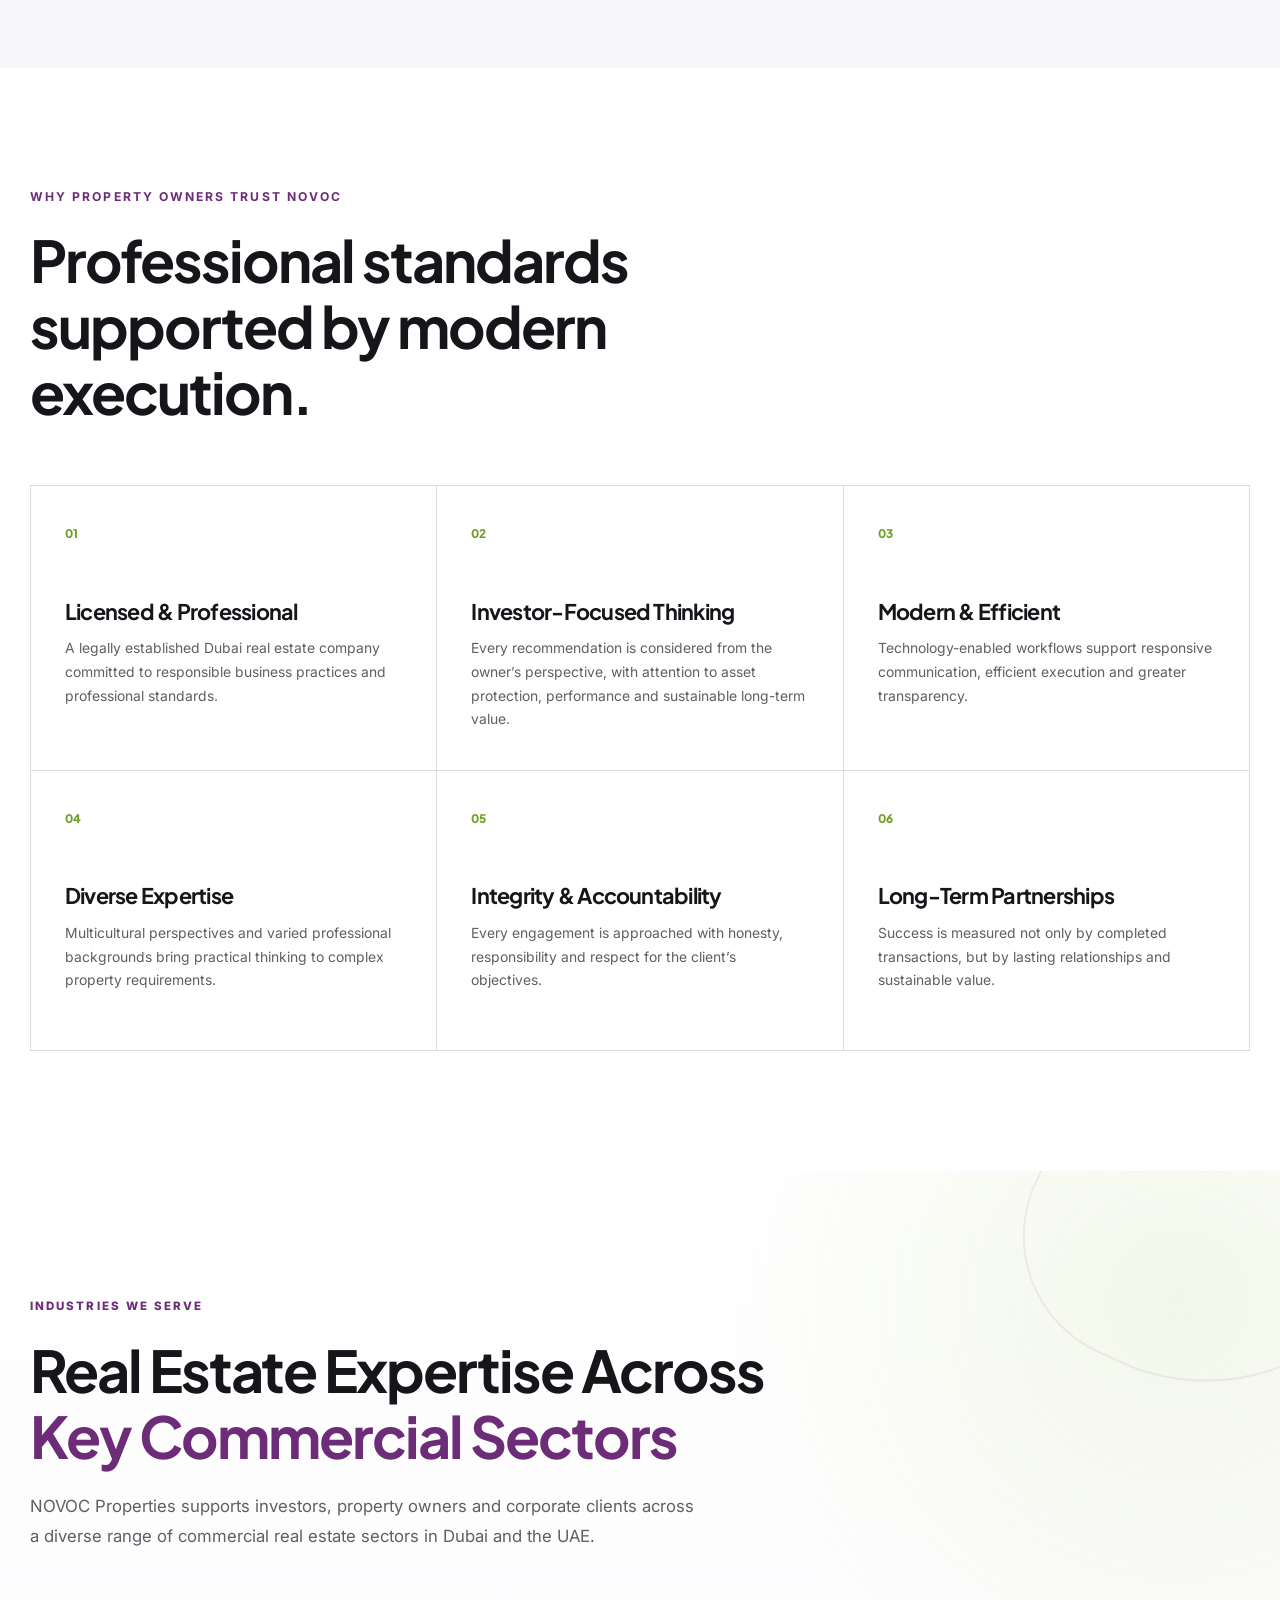
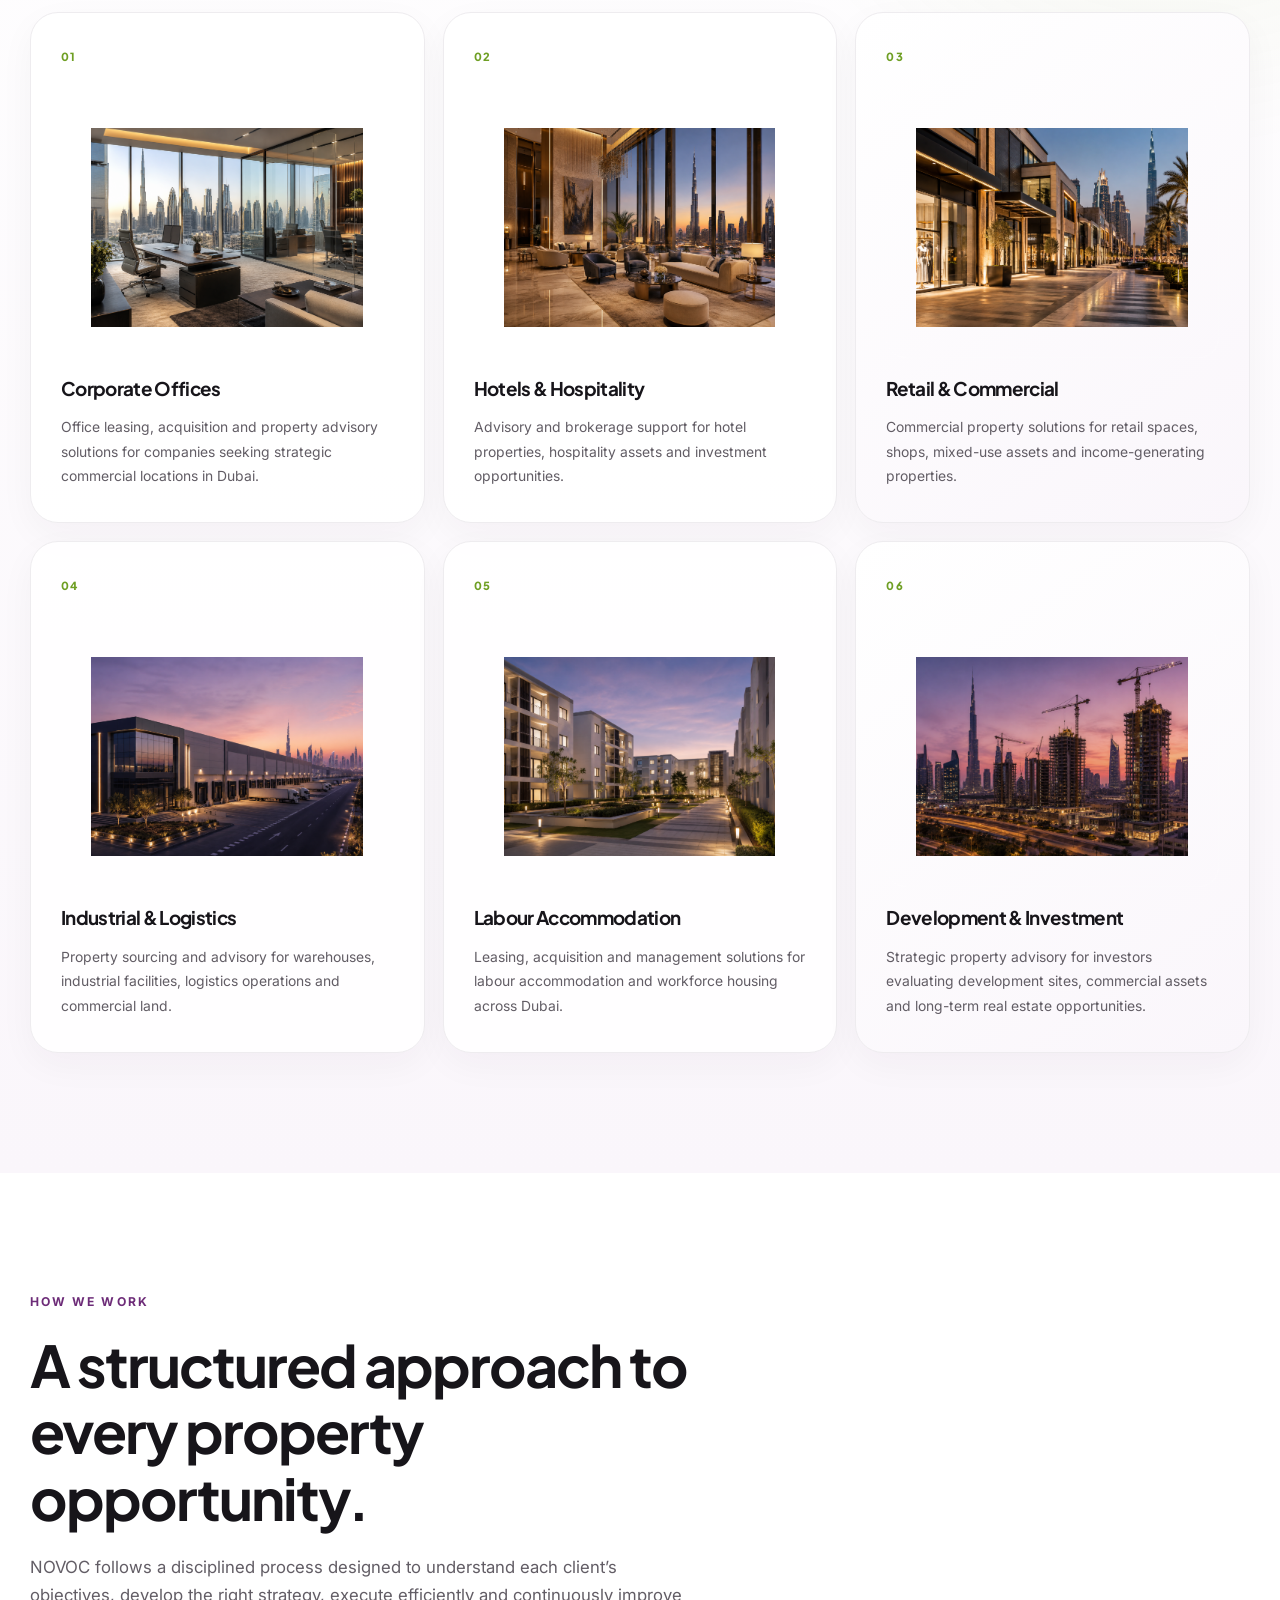
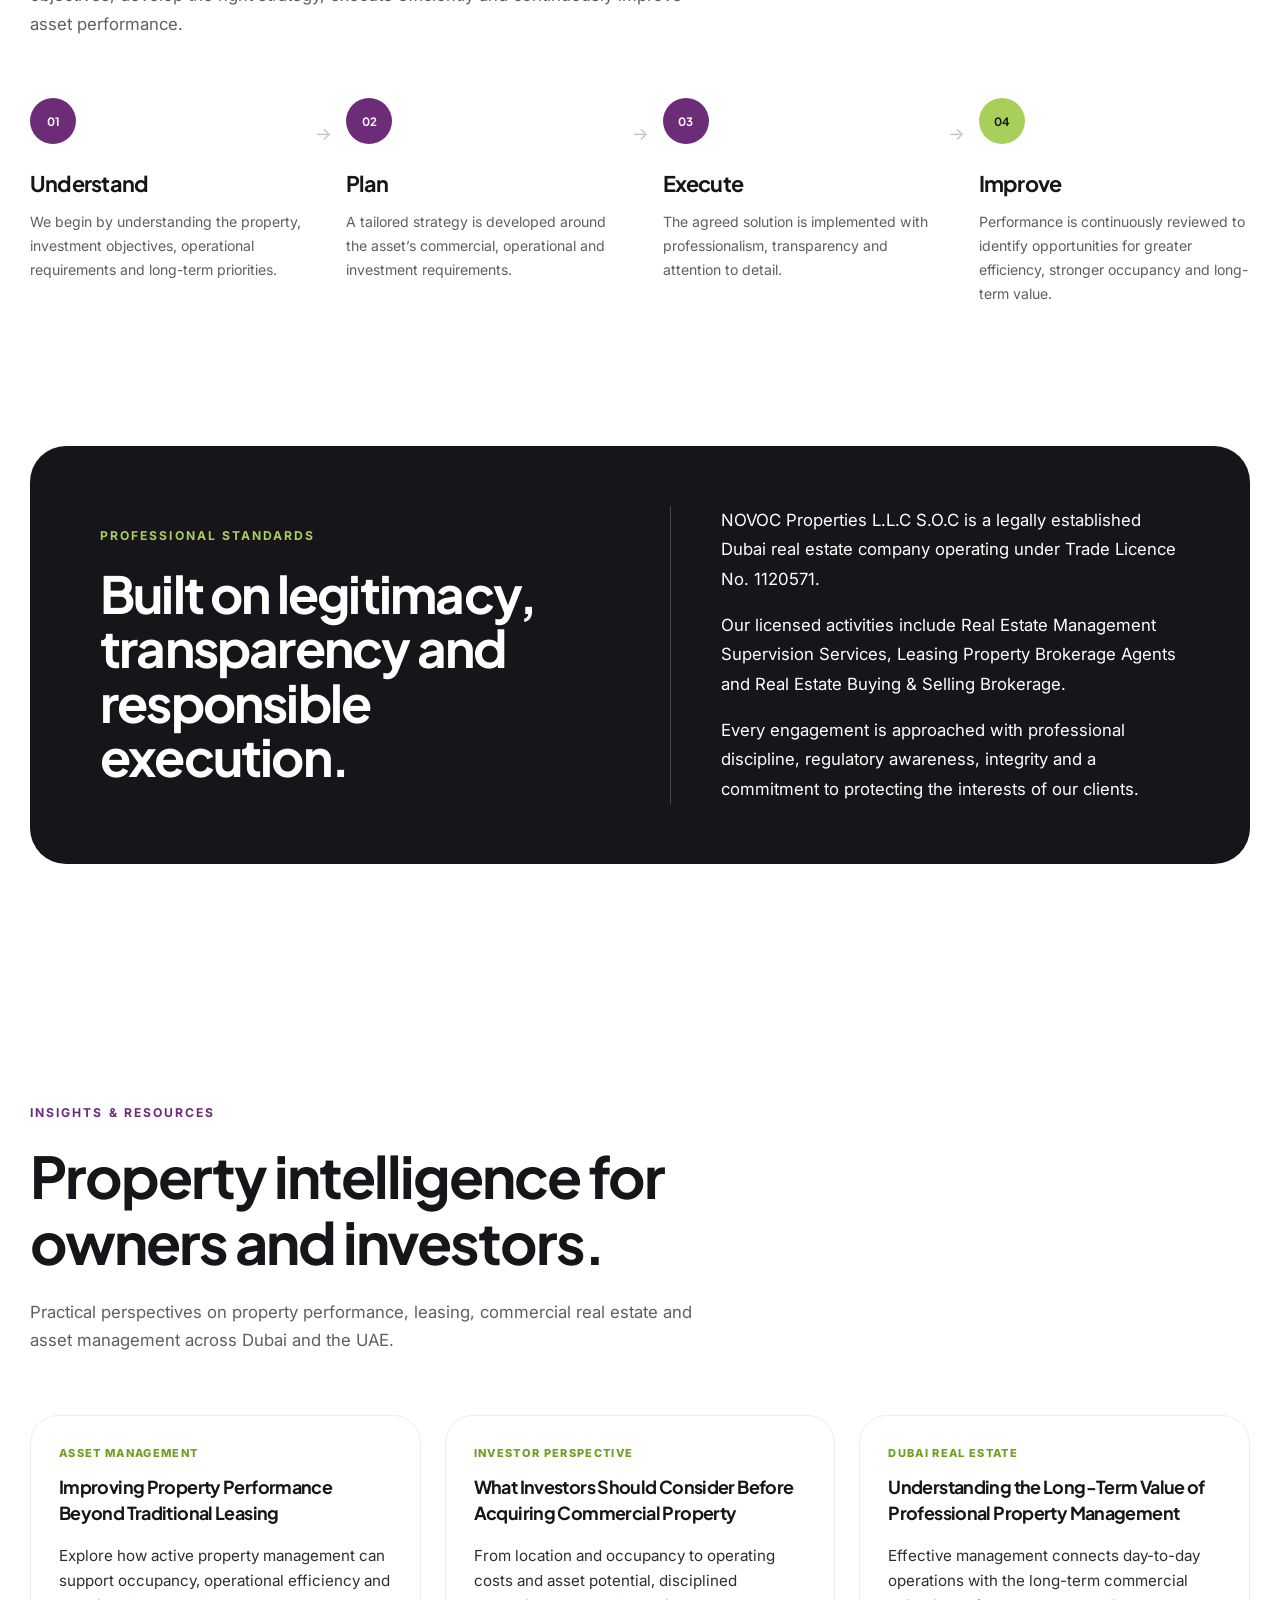
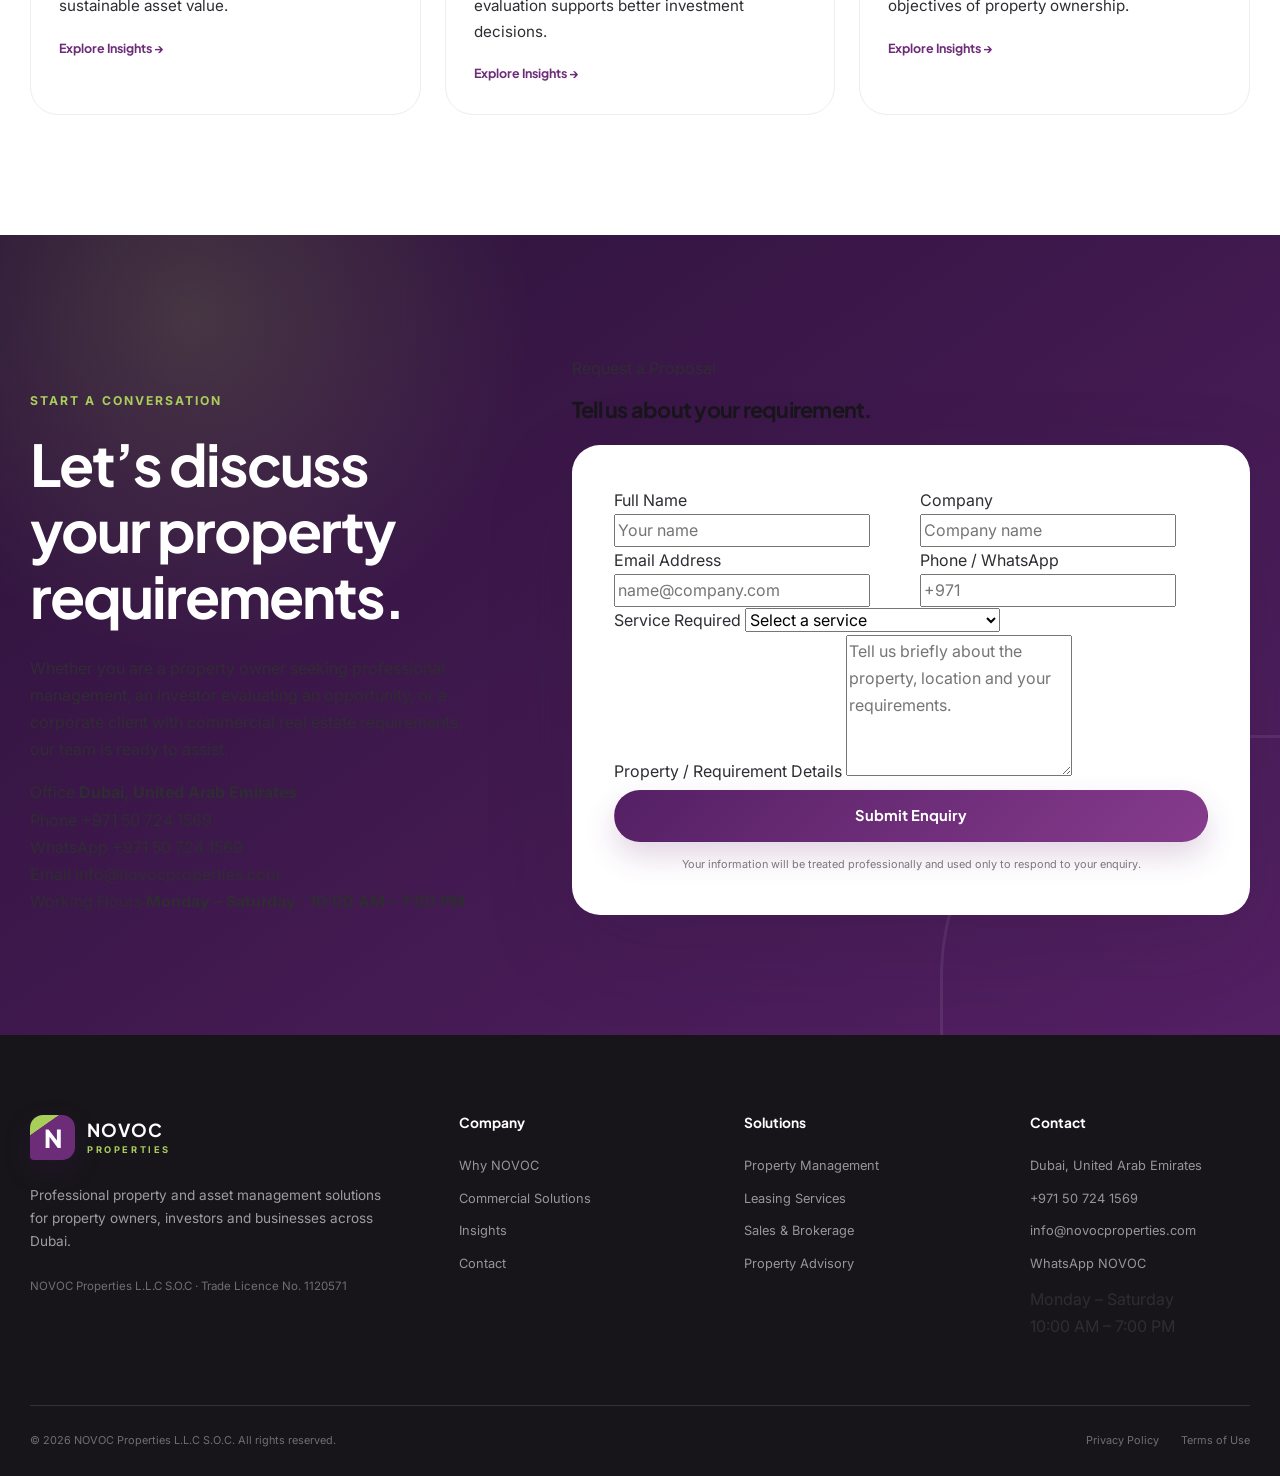
==== commit 4beb4a71: "Fix insights and proposal section structure" ====
--- a/index.html
+++ b/index.html
@@ -659,6 +659,7 @@
     <div class="insights-grid">
 
       <article class="insight-card">
+        <div class="insight-content">
         <span>Asset Management</span>
 
         <h3>
@@ -671,9 +672,11 @@
         </p>
 
         <a href="insights.html">Explore Insights →</a>
+          </div>
       </article>
 
       <article class="insight-card">
+        <div class="insight-content">
         <span>Investor Perspective</span>
 
         <h3>
@@ -686,9 +689,11 @@
         </p>
 
         <a href="insights.html">Explore Insights →</a>
+          </div>
       </article>
 
       <article class="insight-card">
+        <div class="insight-content">
         <span>Dubai Real Estate</span>
 
         <h3>
@@ -701,6 +706,7 @@
         </p>
 
         <a href="insights.html">Explore Insights →</a>
+          </div>
       </article> 
           </div>
   </div>
@@ -710,7 +716,7 @@
 ========================================================= -->
 
 <section class="section proposal-section" id="proposal">
-  <div class="container proposal-layout">
+  <div class="container proposal-grid">
 
     <div class="proposal-content">
 
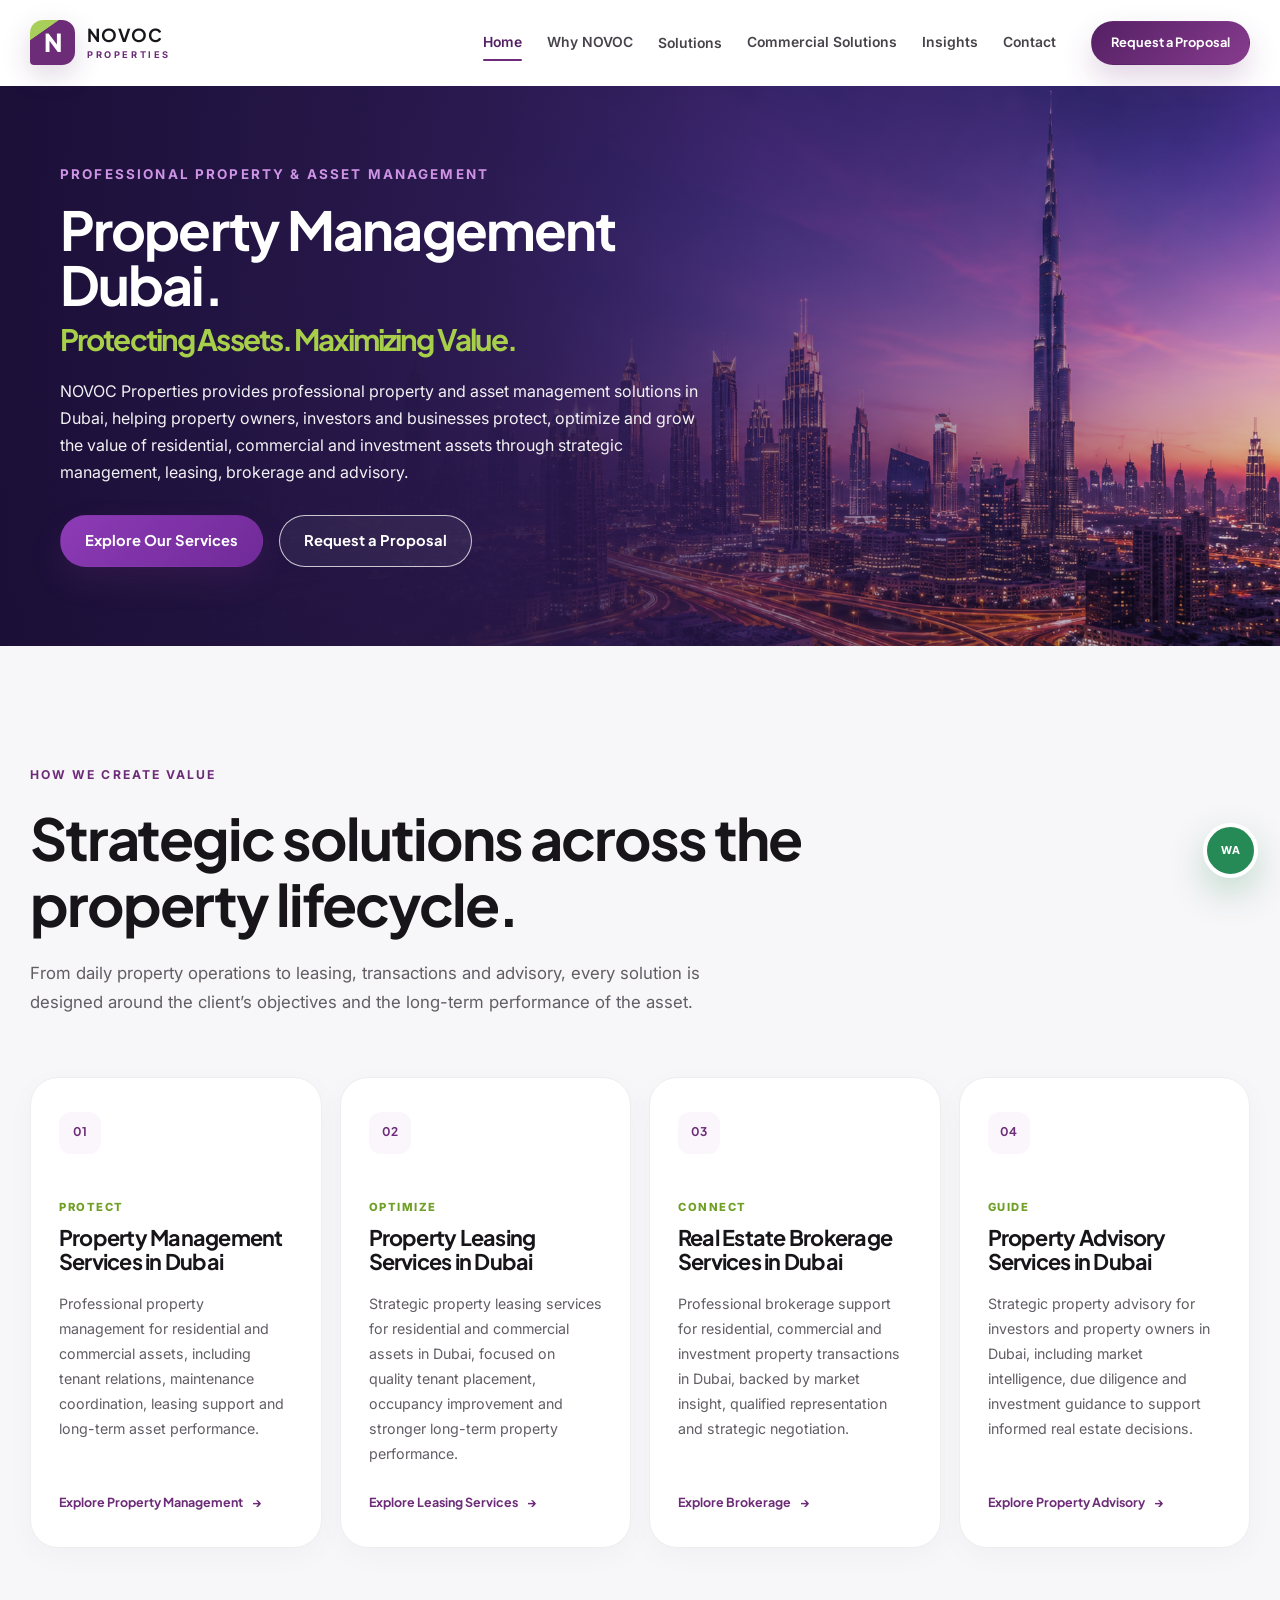
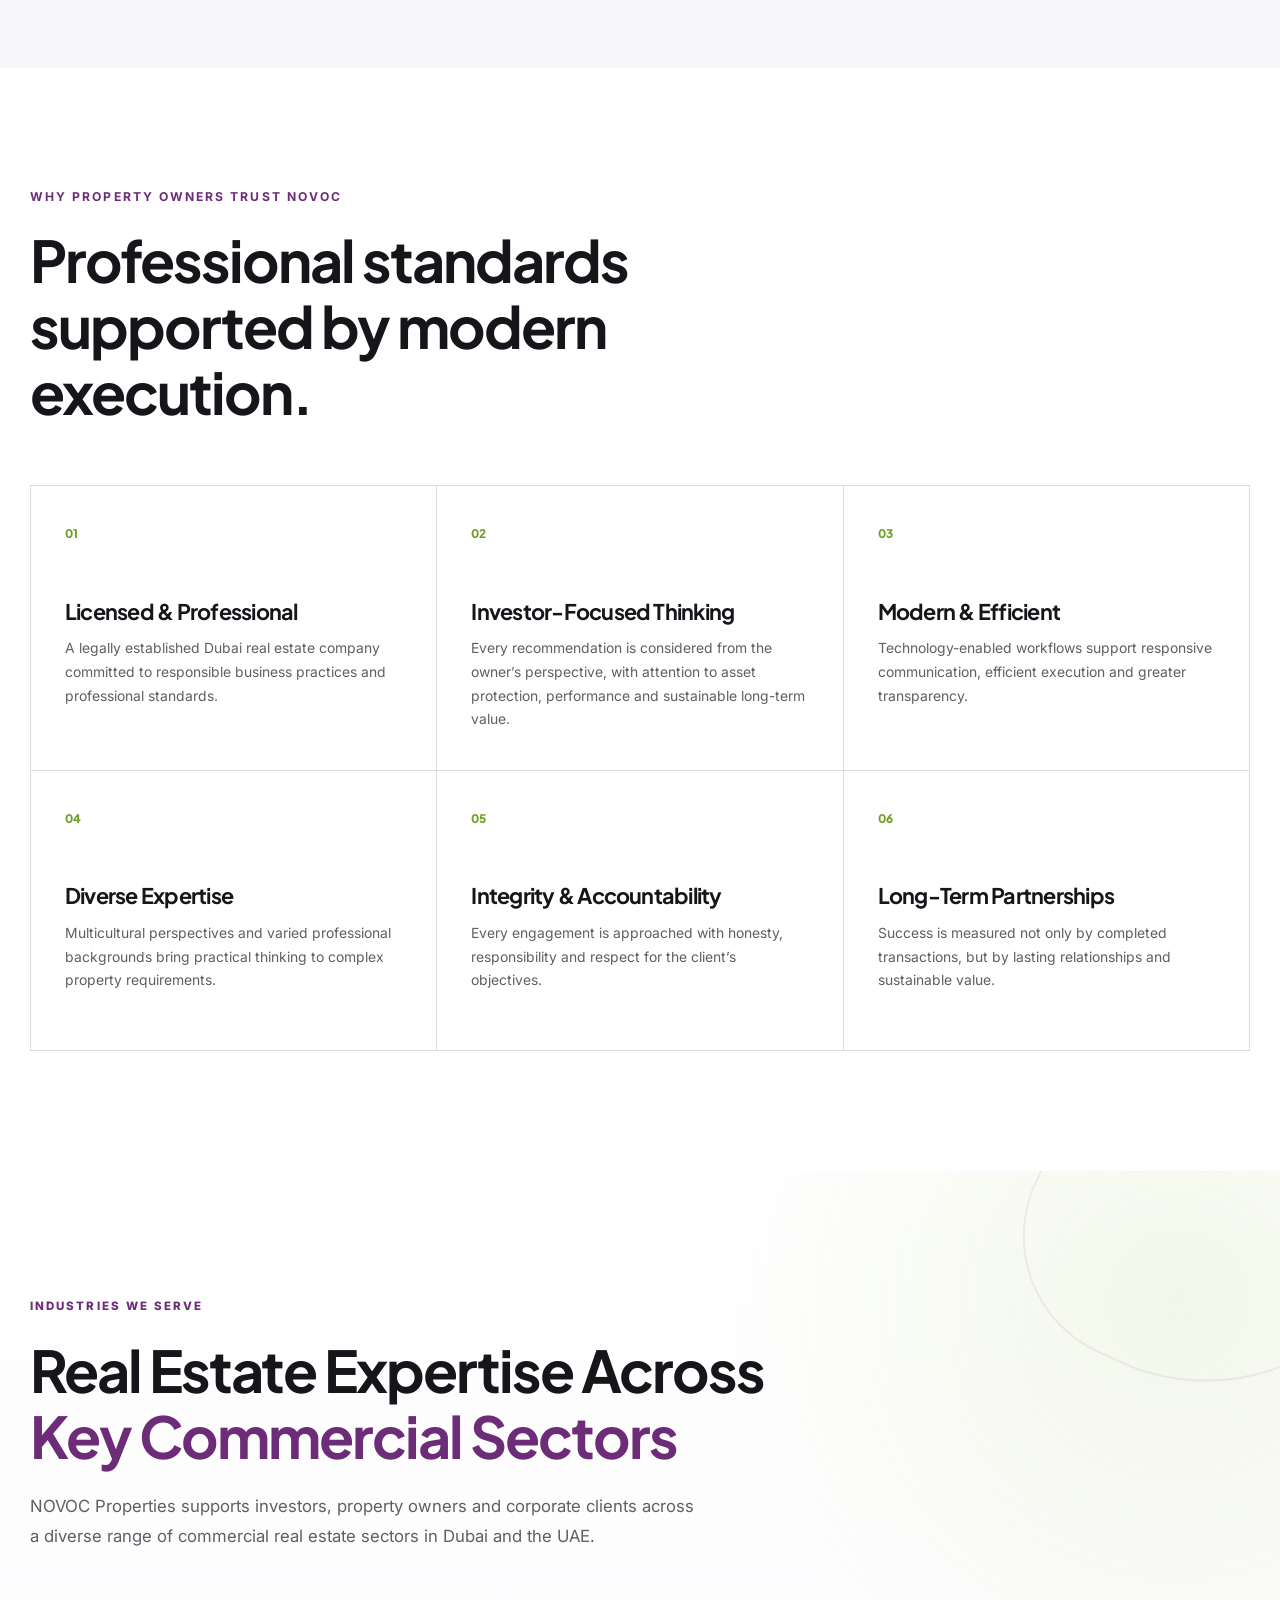
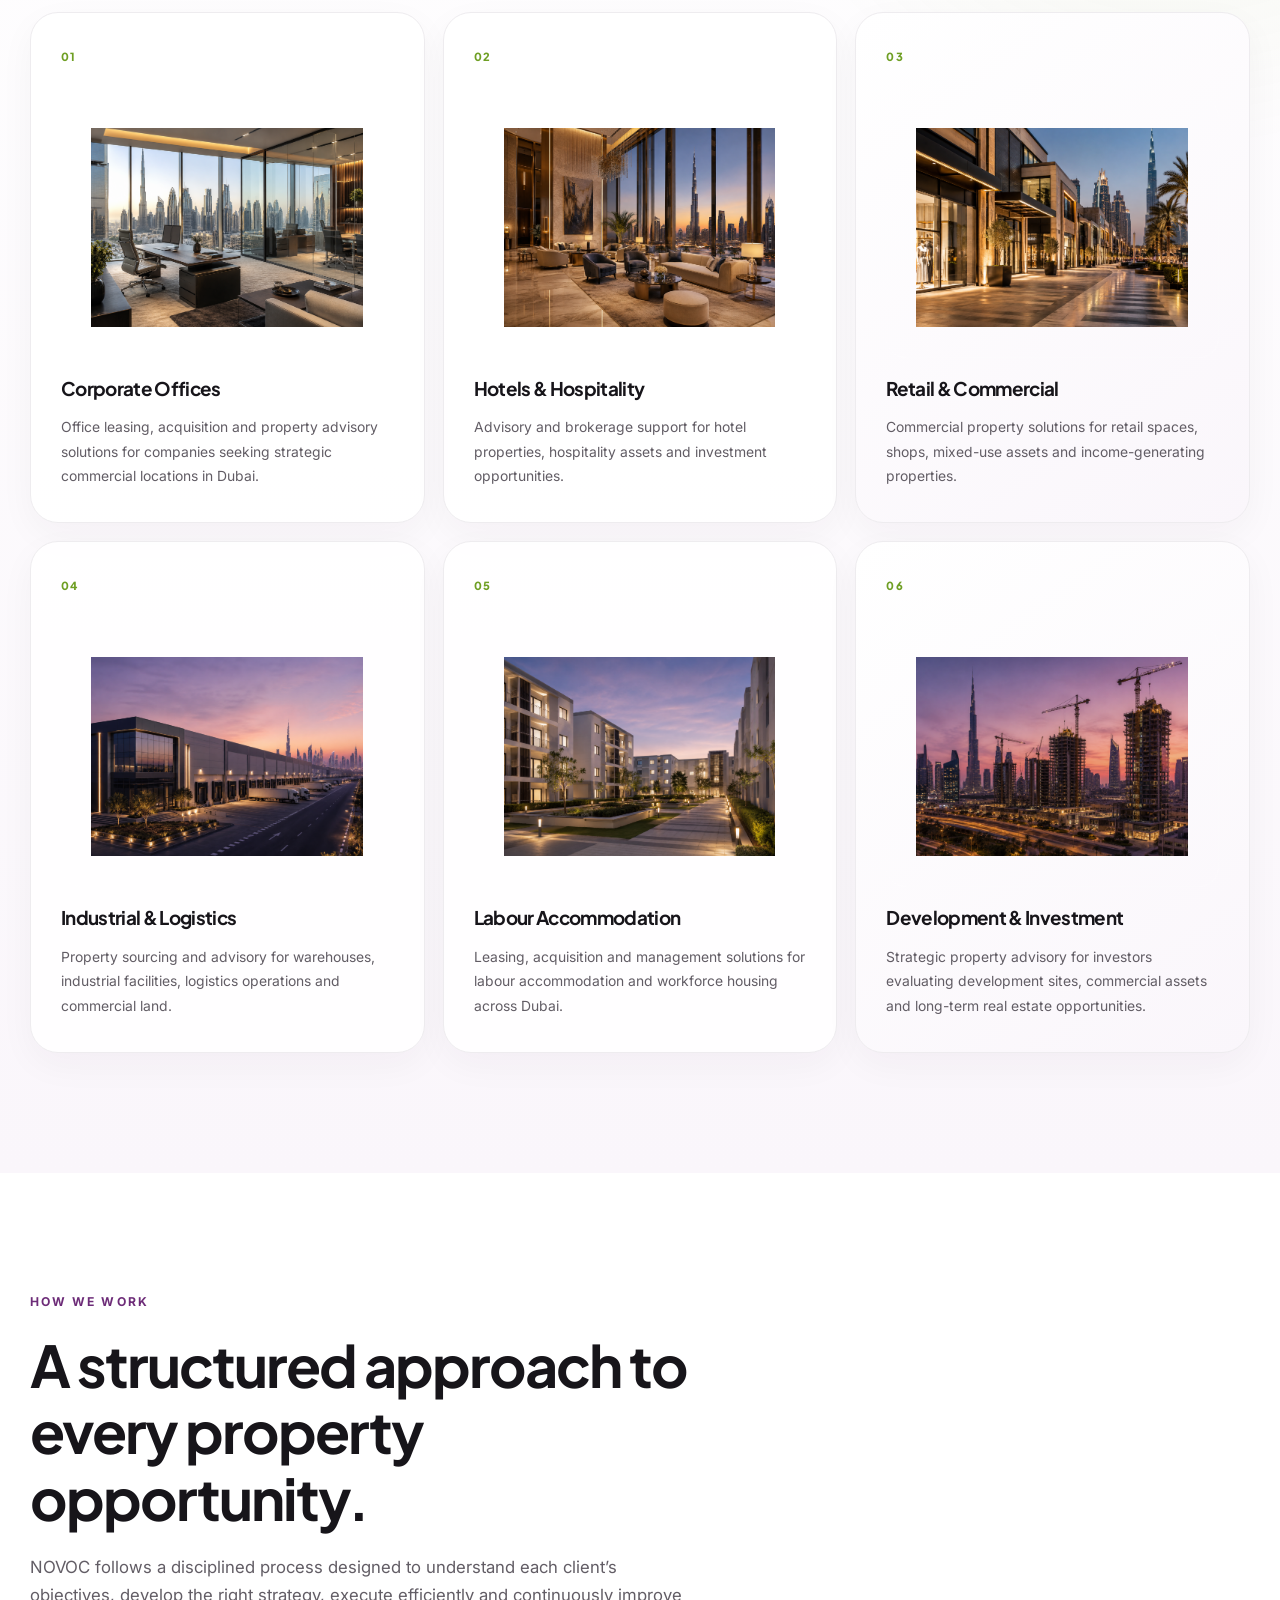
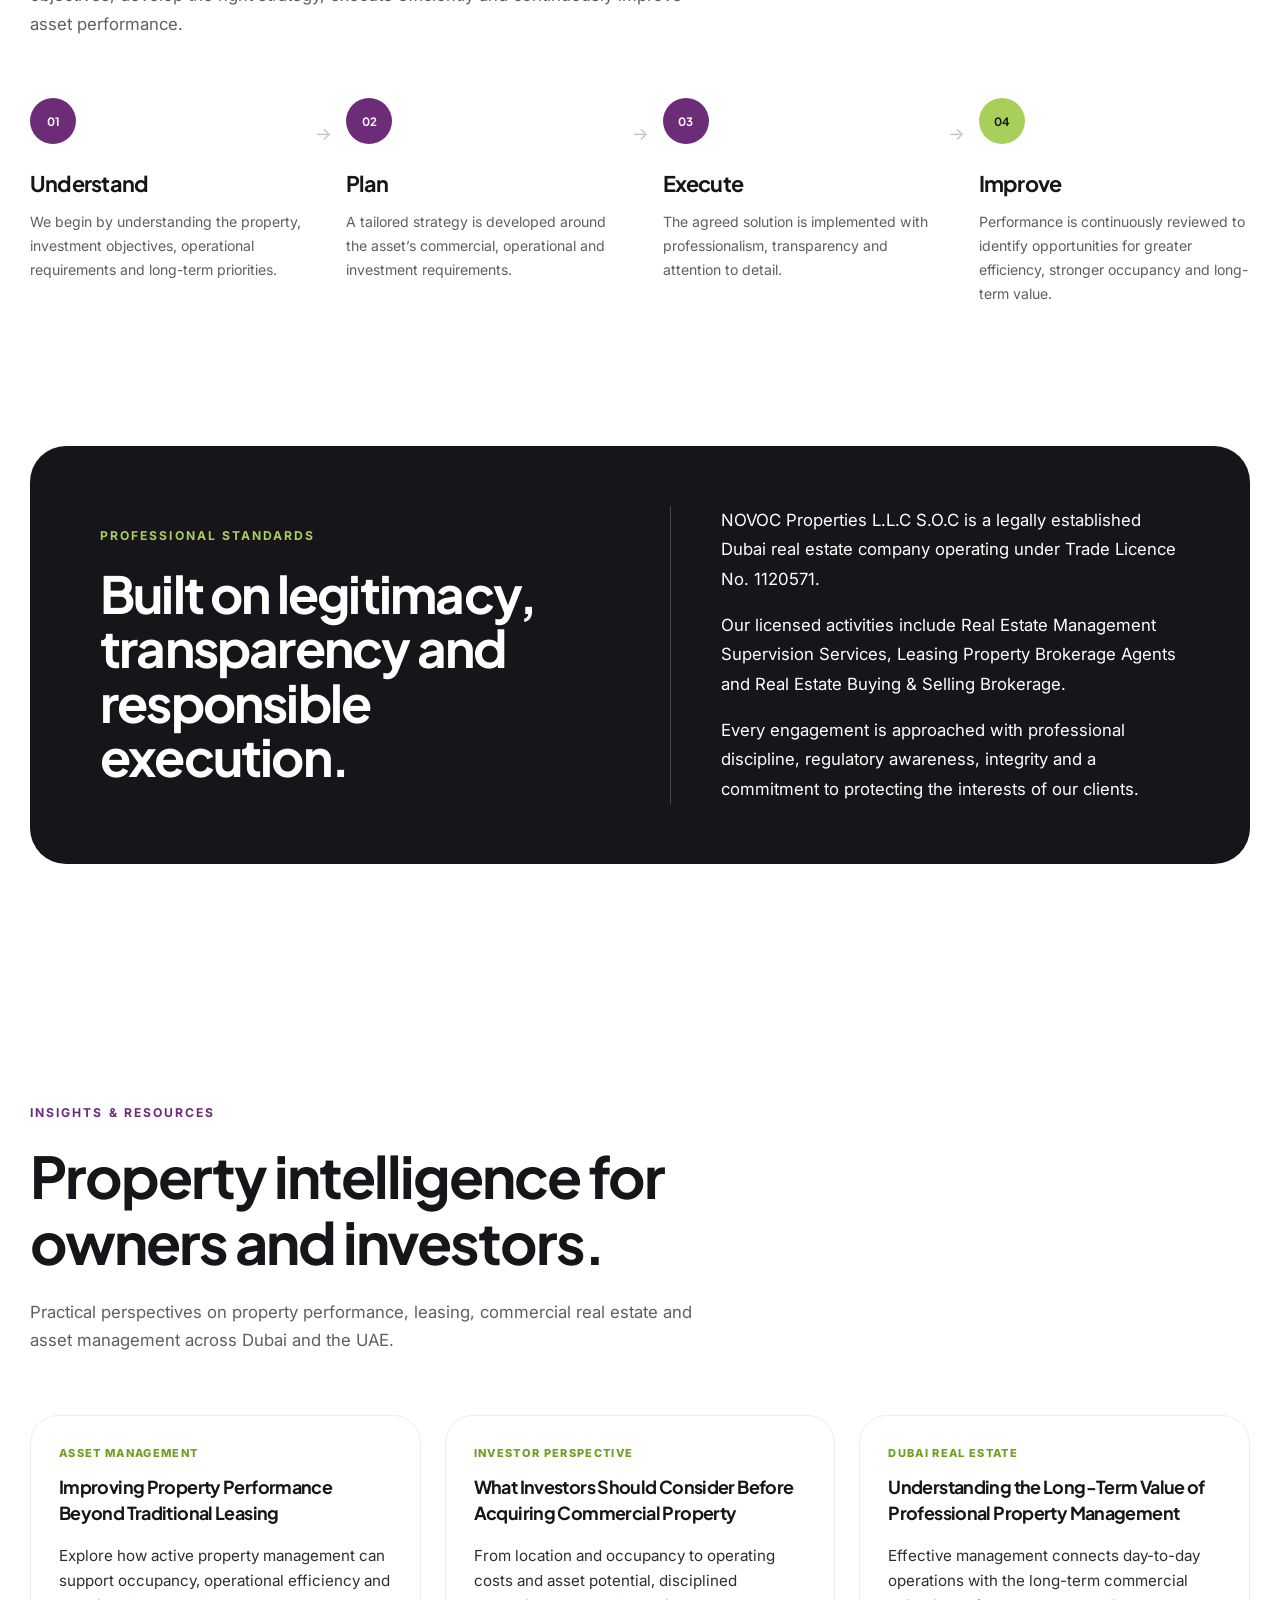
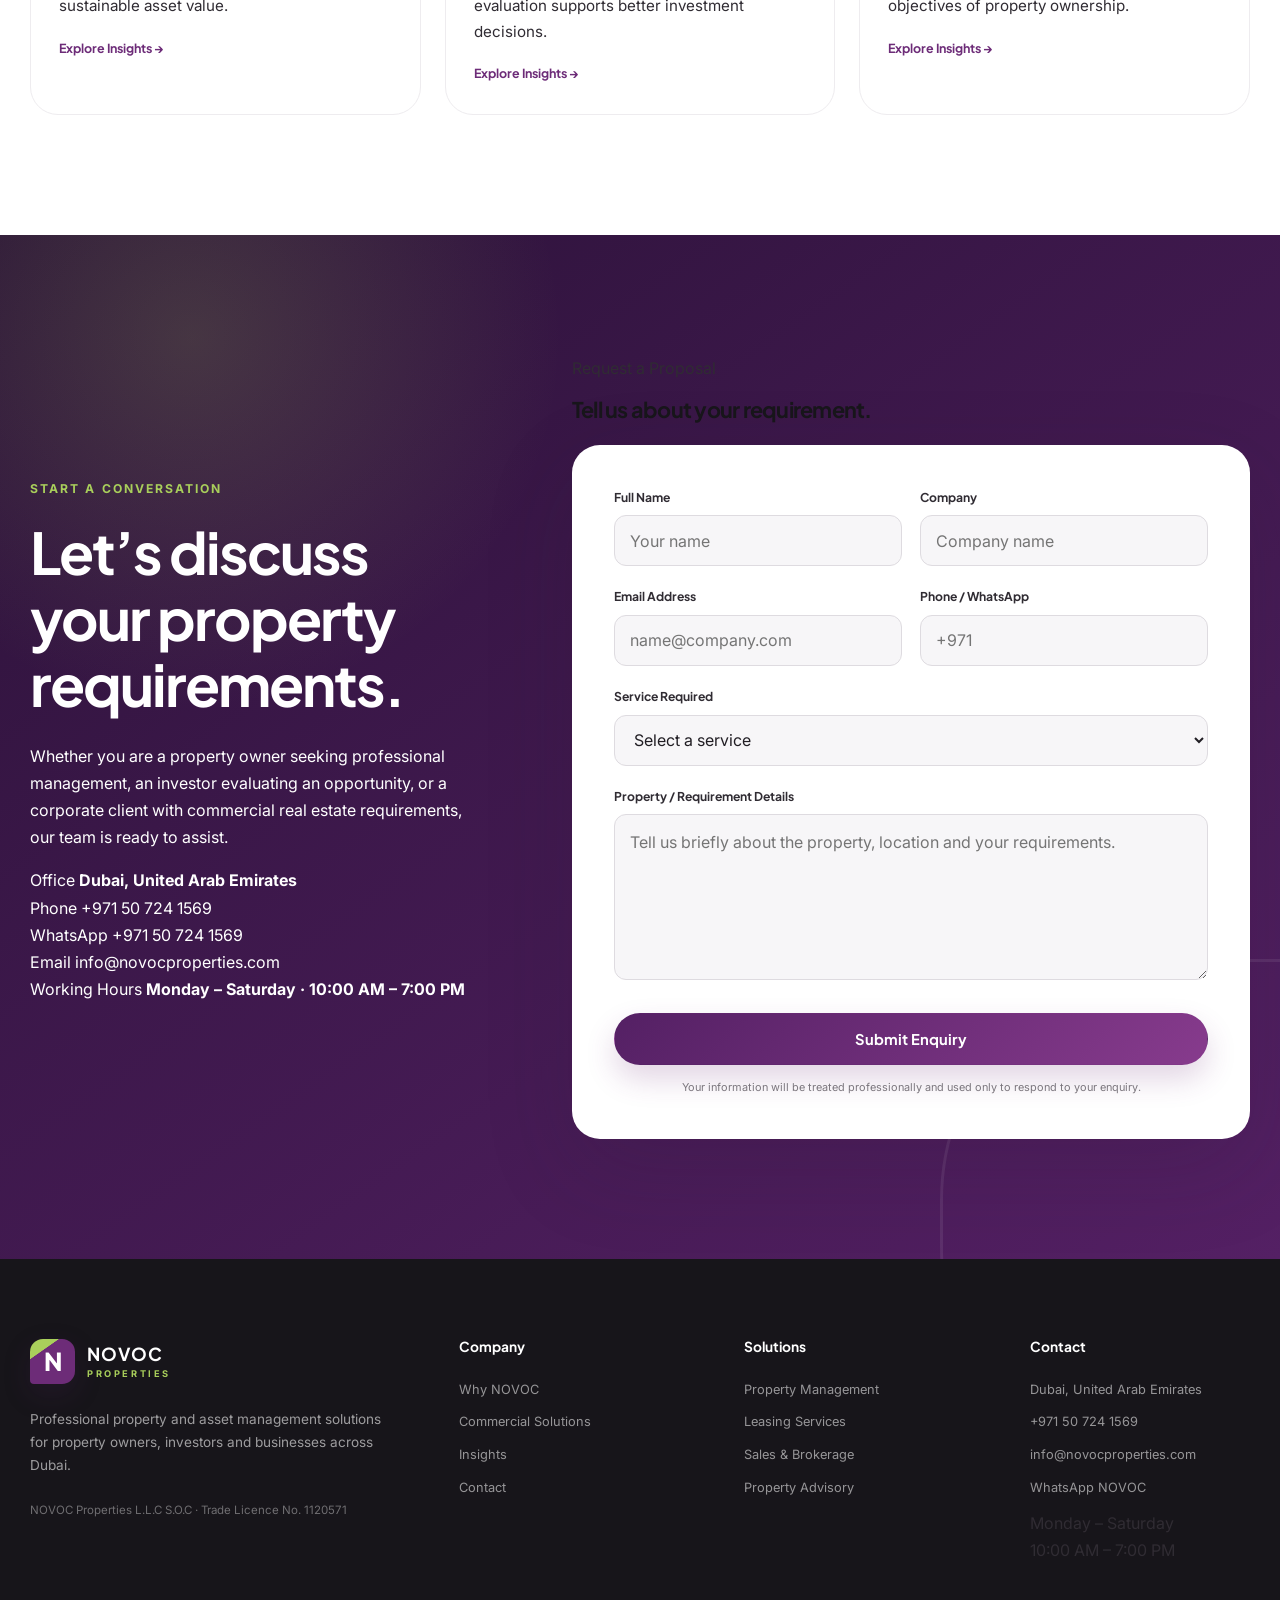
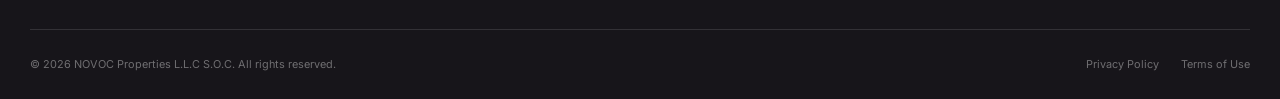
==== commit 38f2c562: "Fix proposal contact text visibility" ====
--- a/index.html
+++ b/index.html
@@ -82,6 +82,29 @@
     }
   }
   </script>
+  <style>
+/* Proposal section text visibility */
+#proposal .proposal-intro {
+    color: #ffffff !important;
+    opacity: 1 !important;
+}
+
+#proposal .contact-details,
+#proposal .contact-details *,
+#proposal .contact-item,
+#proposal .contact-item span,
+#proposal .contact-item strong,
+#proposal .contact-item a {
+    color: #ffffff !important;
+    opacity: 1 !important;
+}
+
+/* Keep Start a Conversation green */
+#proposal .proposal-content .eyebrow {
+    color: #a9cf5b !important;
+    opacity: 1 !important;
+}
+</style>
 </head>
 
 <body>
--- a/css/style.css
+++ b/css/style.css
@@ -1268,6 +1268,25 @@
   margin-bottom: 25px;
   color: var(--white);
 }
+.proposal-intro {
+  color: #ffffff !important;
+}
+
+.proposal-content .contact-details,
+.proposal-content .contact-item,
+.proposal-content .contact-item span,
+.proposal-content .contact-item strong,
+.proposal-content .contact-item a {
+  color: #ffffff !important;
+}
+
+.proposal-content a {
+  color: #ffffff;
+}
+
+.proposal-content .eyebrow {
+  color: #a9cf5b;
+}
 
 .proposal-grid > div:first-child > p:last-child {
   max-width: 510px;
@@ -1291,11 +1310,11 @@
   gap: 18px;
 }
 
-.form-field {
+.form-group {
   margin-bottom: 20px;
 }
 
-.form-field label {
+.form-group label {
   display: block;
   margin-bottom: 8px;
   color: var(--charcoal-800);
@@ -1304,9 +1323,9 @@
   font-weight: 700;
 }
 
-.form-field input,
-.form-field select,
-.form-field textarea {
+.form-group input,
+.form-group select,
+.form-group textarea {
   width: 100%;
   color: var(--charcoal-900);
   background: var(--charcoal-50);
@@ -1319,21 +1338,20 @@
     background-color var(--transition);
 }
 
-.form-field input,
-.form-field select {
+.form-group input,
+.form-group select {
   height: 51px;
   padding: 0 15px;
 }
 
-.form-field textarea {
+.form-group textarea {
   min-height: 145px;
   padding: 14px 15px;
   resize: vertical;
 }
-
-.form-field input:focus,
-.form-field select:focus,
-.form-field textarea:focus {
+.form-group input:focus,
+.form-group select:focus,
+.form-group textarea:focus {
   background: var(--white);
   border-color: var(--purple-500);
   box-shadow: 0 0 0 4px rgba(157, 77, 162, 0.1);
@@ -2071,3 +2089,20 @@
   object-position: center;
 }
 
+/* FINAL PROPOSAL TEXT VISIBILITY FIX */
+
+#proposal .proposal-intro {
+  color: #ffffff !important;
+}
+
+#proposal .contact-details,
+#proposal .contact-item,
+#proposal .contact-item span,
+#proposal .contact-item strong,
+#proposal .contact-item a {
+  color: #ffffff !important;
+}
+
+#proposal .proposal-content .eyebrow {
+  color: #a9cf5b !important;
+}
--- a/css/responsive.css
+++ b/css/responsive.css
@@ -712,3 +712,21 @@
   border: 1px solid rgba(255,255,255,0.75) !important;
 }
 
+/* FINAL PROPOSAL LEFT TEXT FIX */
+
+#proposal .proposal-content .proposal-intro,
+#proposal .proposal-content .contact-details,
+#proposal .proposal-content .contact-details *,
+#proposal .proposal-content .contact-item,
+#proposal .proposal-content .contact-item *,
+#proposal .proposal-content .contact-item a,
+#proposal .proposal-content .contact-item strong,
+#proposal .proposal-content .contact-item span {
+  color: #ffffff !important;
+  opacity: 1 !important;
+}
+
+#proposal .proposal-content .eyebrow {
+  color: #a9cf5b !important;
+  opacity: 1 !important;
+}
